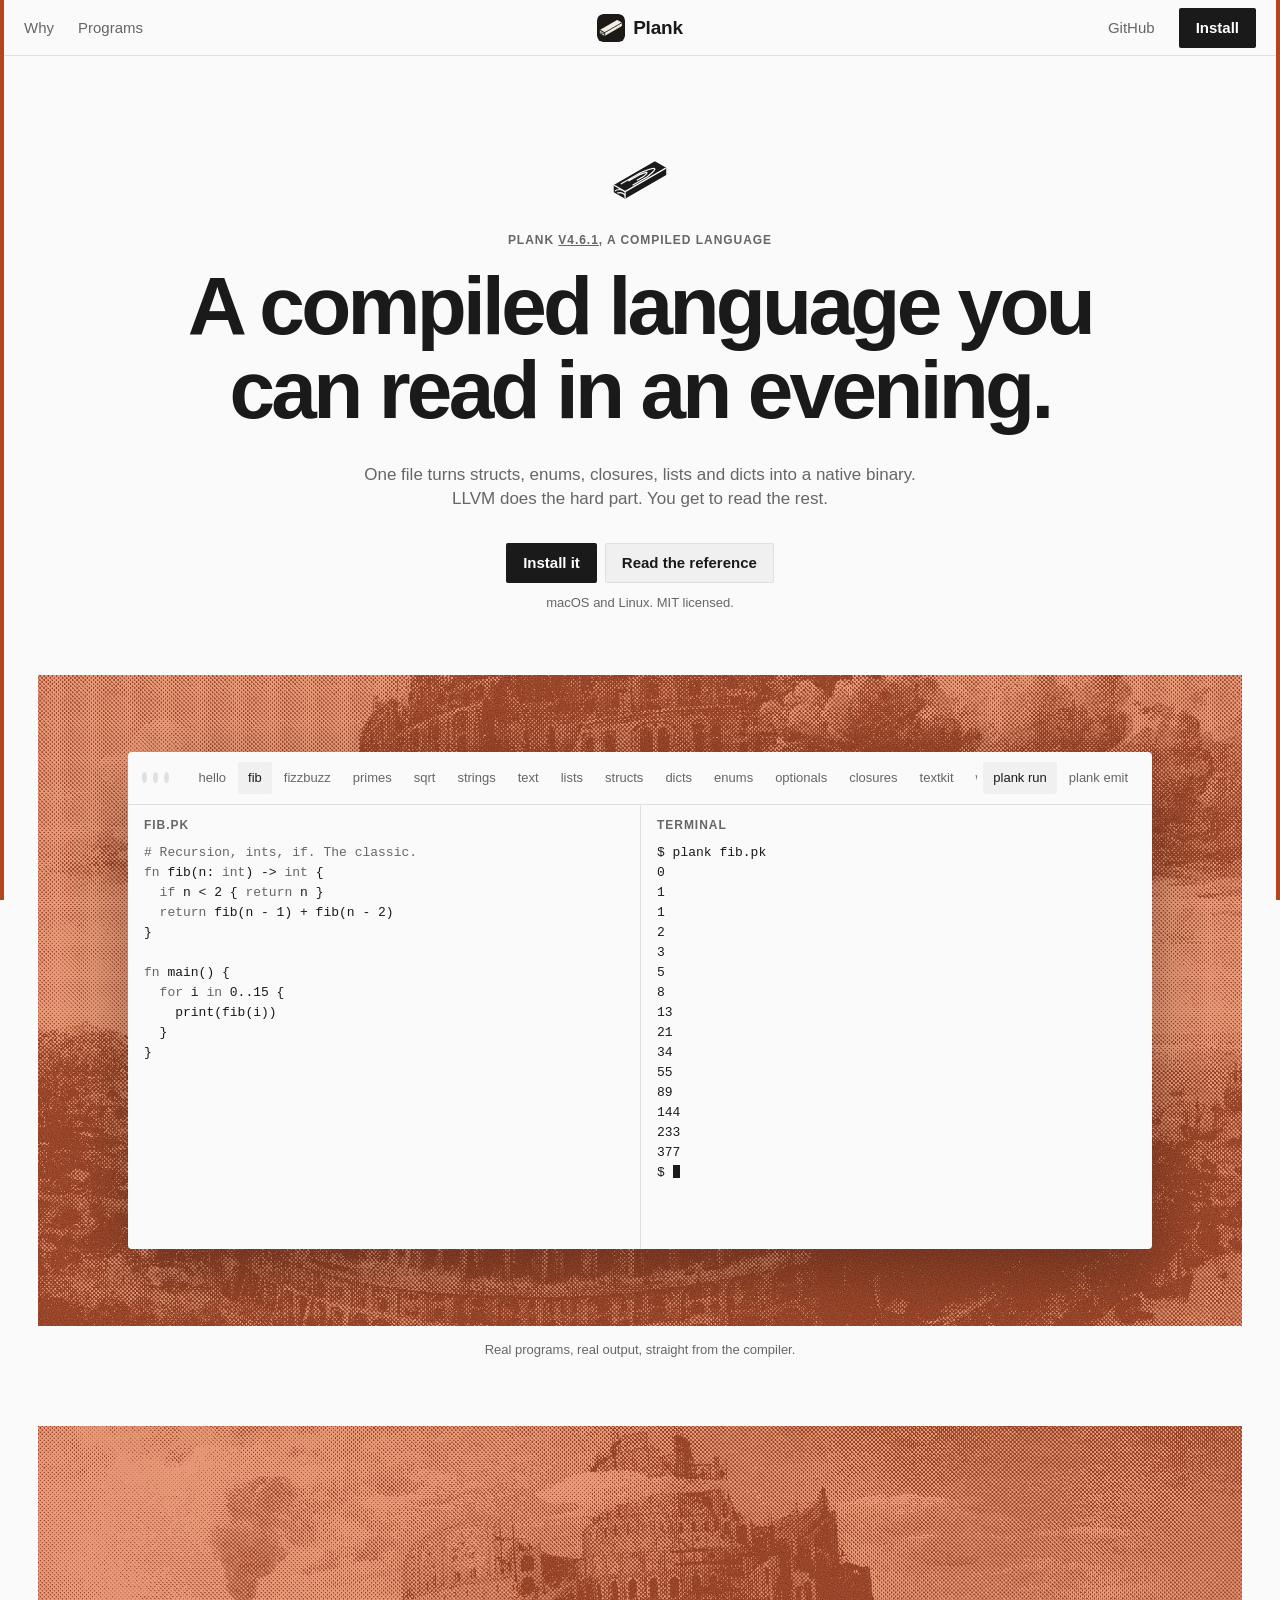
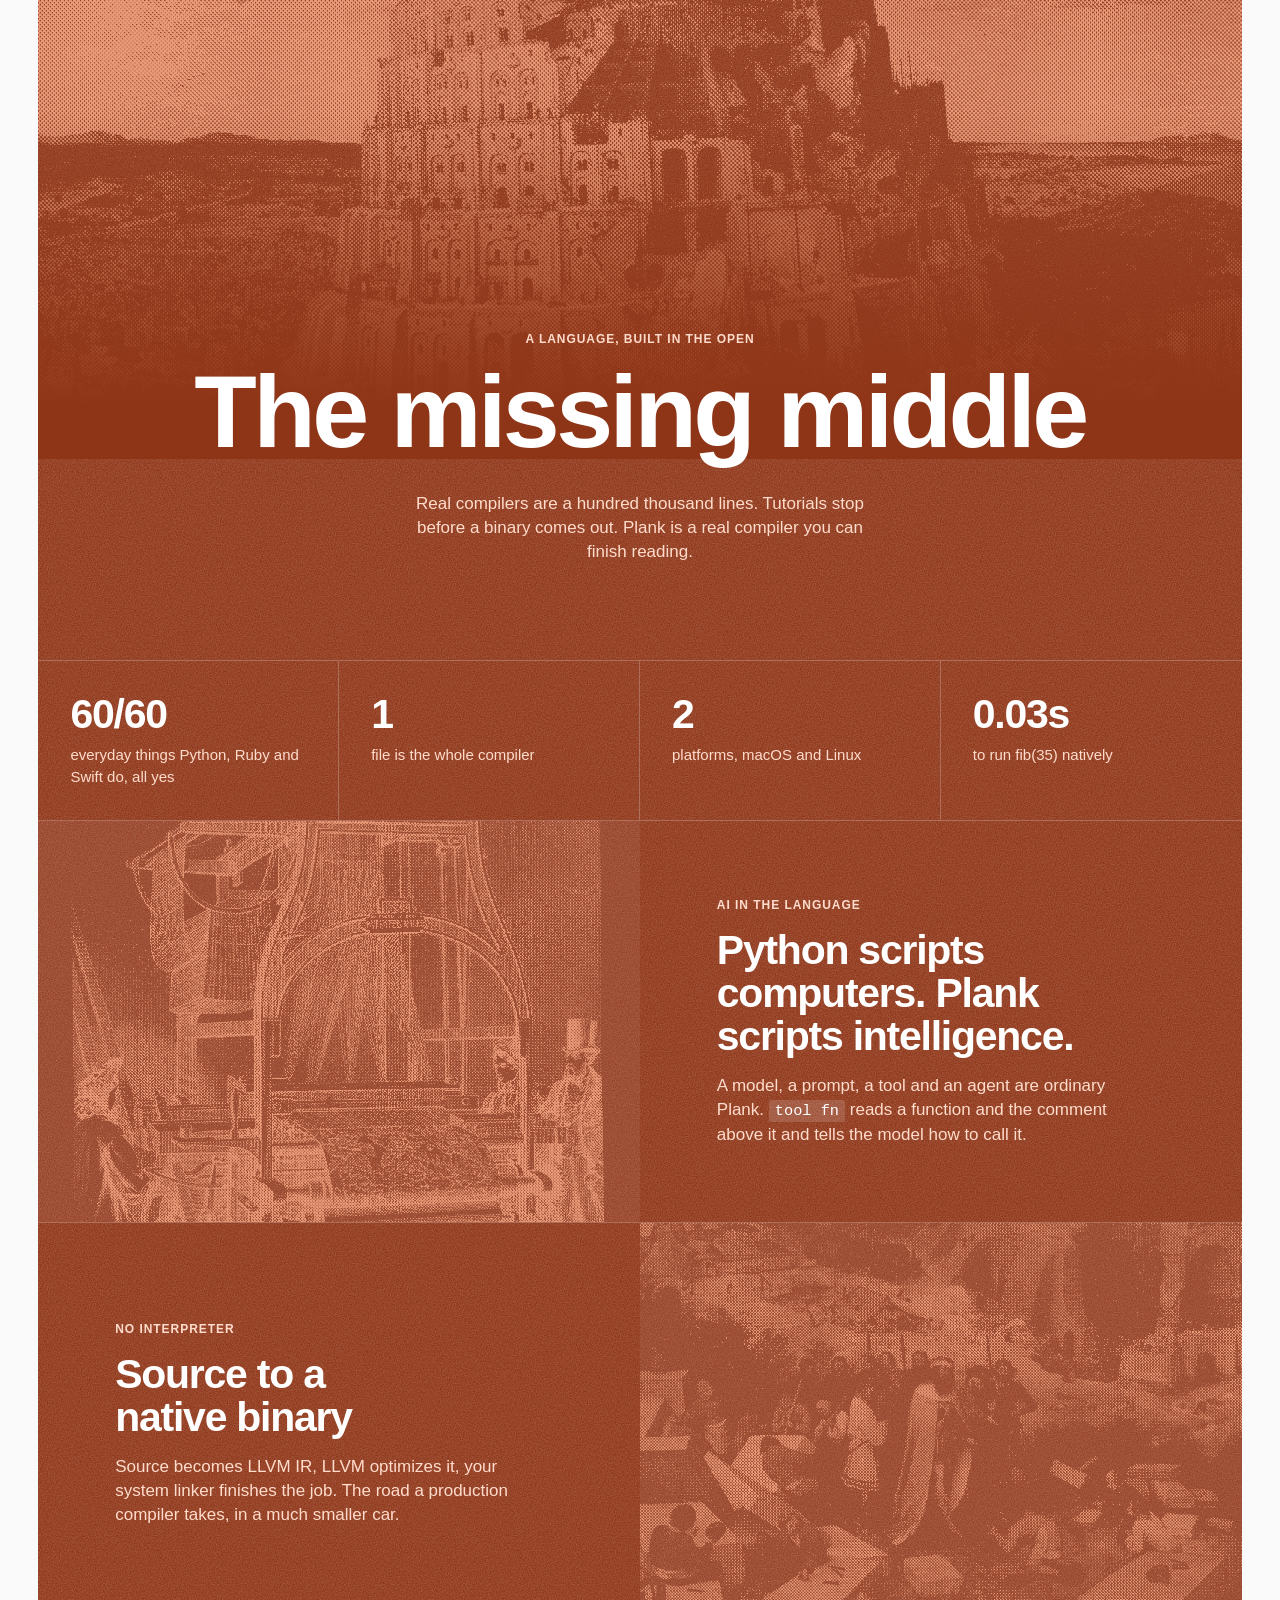
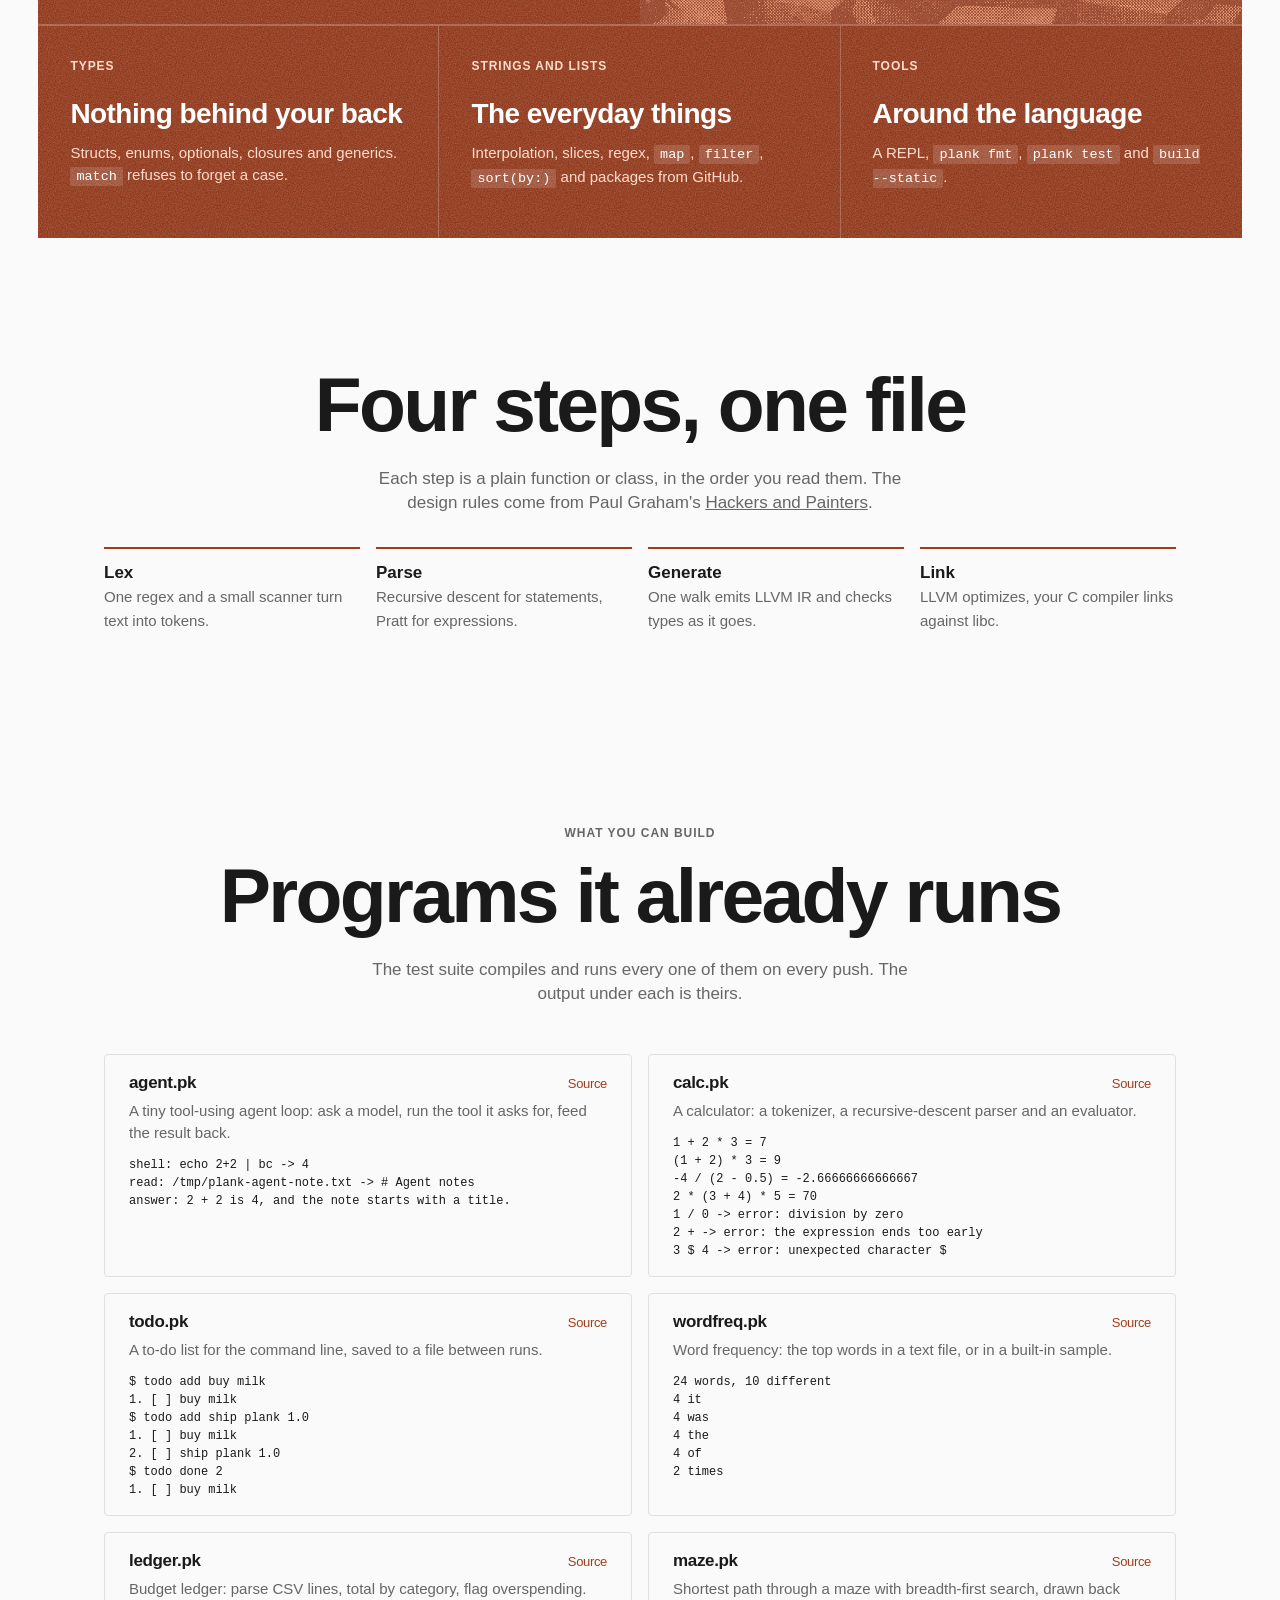
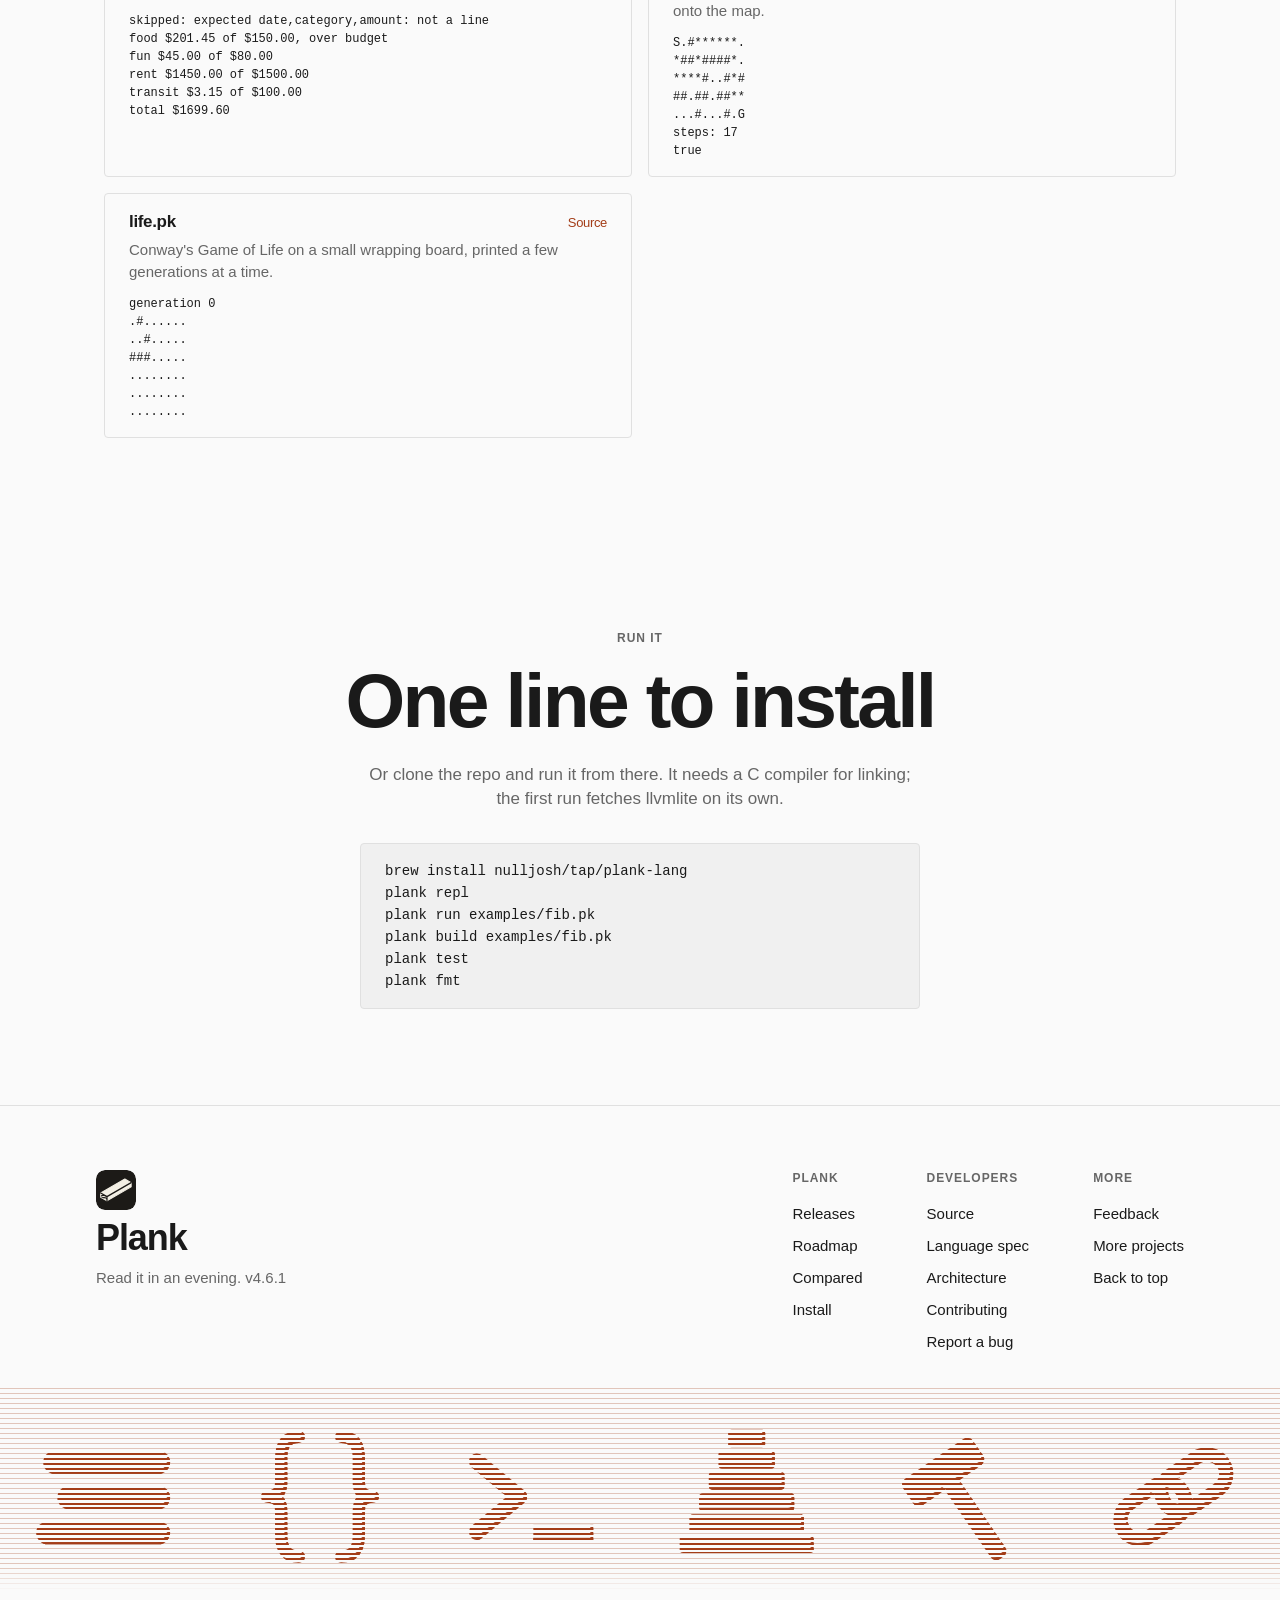
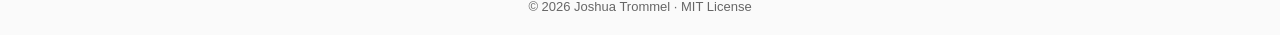
==== site/index.html @ 5b6c6981 "Landing: clip-proof two-column grids on phones (test gate) Co-Authored-By: Claude Opus 5.5 <noreply@" ====
<!doctype html>
<html lang="en">
<head>
<meta charset="utf-8">
<meta name="viewport" content="width=device-width, initial-scale=1, viewport-fit=cover">
<title>Plank. A compiled language you can read in an evening.</title>
<meta name="description" content="A small compiled language whose whole compiler is one file. Structs, enums, closures, optionals, lists and dicts, compiled to native binaries through LLVM.">
<meta name="theme-color" content="#fafafa" media="(prefers-color-scheme: light)">
<meta name="theme-color" content="#111110" media="(prefers-color-scheme: dark)">
<meta property="og:title" content="Plank. A compiled language you can read in an evening.">
<meta property="og:description" content="A compiled language you can read in an evening.">
<meta property="og:image" content="https://plank.jaybulb.com/og.png">
<meta property="og:url" content="https://plank.jaybulb.com/">
<meta name="twitter:card" content="summary_large_image">
<meta name="twitter:image" content="https://plank.jaybulb.com/og.png">
<link rel="canonical" href="https://plank.jaybulb.com/">
<link rel="icon" href="icon.svg">
<link rel="stylesheet" href="tokens.css">
<link rel="stylesheet" href="landing.css">
<script src="landing.js" defer></script>
<style>
.hero .mark { width: 56px; height: 56px; margin: 0 auto var(--sp-5); display: block; color: var(--text); }
.facts { display: grid; grid-template-columns: repeat(4, 1fr); border-top: 1px solid var(--band-line); }
.fact { padding: var(--sp-6); border-right: 1px solid var(--band-line); }
.fact:last-child { border-right: 0; }
.fact b { display: block; font-size: clamp(32px, 3.2vw, 48px); line-height: 1.05; font-weight: 700; letter-spacing: -.03em; }
.fact span { display: block; margin-top: var(--sp-2); color: var(--band-sub); font-size: 15px; line-height: 22px; }
@media (max-width: 900px) { .facts { grid-template-columns: repeat(2, minmax(0, 1fr)); } .fact:nth-child(2) { border-right: 0; } .fact:nth-child(-n+2) { border-bottom: 1px solid var(--band-line); } }
.steps { display: grid; grid-template-columns: repeat(4, 1fr); gap: var(--sp-4); margin-top: var(--sp-6); text-align: left; }
.step { border-top: 2px solid var(--accent); padding-top: var(--sp-3); }
.step b { display: block; }
.step span { font-size: 15px; line-height: 22px; color: var(--sub); }
@media (max-width: 720px) { .steps { grid-template-columns: repeat(2, minmax(0, 1fr)); } }
</style>
</head>
<body>

<header class="nav" aria-label="Site">
  <nav class="nav-links" aria-label="Main">
    <a href="#features">Why</a>
    <a href="#build">Programs</a>
  </nav>
  <a class="nav-brand" href="#top" aria-label="Plank home"><img src="icon.svg" alt="" width="28" height="28"><span>Plank</span></a>
  <div class="nav-end">
    <a class="nav-get" href="https://github.com/nulljosh/plank">GitHub</a>
    <a class="btn btn-solid" href="#run">Install</a>
  </div>
</header>

<!-- Art, dithered to halftone dots by hand from public domain works via Wikimedia Commons: Pieter Bruegel the Elder,
     The Tower of Babel (Kunsthistorisches Museum, Vienna) and The Little Tower of Babel (Boijmans, Rotterdam), and an
     engraving of a mechanical Jacquard loom (Wellcome Collection, CC BY). -->
<main id="top">
<section class="hero">
  <div class="wrap center">
    <svg class="mark" viewBox="0 0 64 64" aria-hidden="true"><defs><clipPath id="pkc"><path d="M3.00 45.29L3.00 38.38L14.97 45.29L14.97 52.20Z"/></clipPath><mask id="pk"><rect width="64" height="64" fill="#fff"/><g fill="none" stroke="#000" stroke-width="1.4" stroke-linecap="round" stroke-linejoin="round"><path d="M3.00 38.38L14.97 45.29L61.00 18.71M14.97 45.29L14.97 52.20"/><g clip-path="url(#pkc)"><circle cx="8.98" cy="53.58" r="7.26"/><circle cx="8.98" cy="53.58" r="10.71"/></g><path d="M10.56 36.36L32.47 23.71L35.81 22.35L38.77 21.21L41.36 20.29L43.56 19.59L45.38 19.11L46.82 18.85L47.89 18.80L48.57 18.98L48.88 19.37L48.80 19.99L48.34 20.82L47.51 21.87L46.29 23.14L44.70 24.63L42.72 26.34L40.37 28.27L23.98 37.74M19.36 32.94L31.51 25.92L33.23 25.22L34.76 24.64L36.09 24.16L37.22 23.80L38.16 23.55L38.91 23.42L39.45 23.39L39.81 23.48L39.96 23.69L39.92 24.00L39.69 24.43L39.26 24.98L38.63 25.63L37.81 26.40L36.79 27.28L35.58 28.27L28.95 32.10"/></g></mask></defs><path mask="url(#pk)" fill="currentColor" stroke="currentColor" stroke-width="2" stroke-linejoin="round" d="M3.00 38.38L49.03 11.80L61.00 18.71L61.00 25.62L14.97 52.20L3.00 45.29Z"/></svg>
    <p class="label">Plank <a href="https://github.com/nulljosh/plank/releases">v<span id="ver">0.1</span></a>, a compiled language</p>
    <h1 class="hero-h1">A compiled language you can read in an evening.</h1>
    <p class="lead">One file turns structs, enums, closures, lists and dicts into a native binary. LLVM does the hard part. You get to read the rest.</p>
    <div class="cta">
      <a class="btn btn-solid" href="#run">Install it</a>
      <a class="btn btn-ghost" href="https://github.com/nulljosh/plank/blob/main/docs/SPEC.md">Read the reference</a>
    </div>
    <p class="fine">macOS and Linux. MIT licensed.</p>
  </div>

  <div class="demo-wrap reveal">
    <div class="stage">
      <div class="art stage-art" style="--img: url(art/littlebabel.png)" aria-hidden="true"></div>
      <div class="win" id="demo">
        <div class="bar">
          <i></i><i></i><i></i>
          <div class="tabs" role="tablist" id="tabs" aria-label="Examples"></div>
          <div class="mode">
            <button type="button" id="m-run" aria-pressed="true">plank run</button>
            <button type="button" id="m-emit" aria-pressed="false">plank emit</button>
          </div>
        </div>
        <div class="panes">
          <div class="pane"><h2 id="srcname">fib.pk</h2><pre id="src" tabindex="0"></pre></div>
          <div class="pane"><h2>Terminal</h2><pre id="term" tabindex="0"></pre></div>
        </div>
      </div>
    </div>
    <p class="demo-hint">Real programs, real output, straight from the compiler.</p>
  </div>
</section>

<section class="band" id="features">
  <div class="band-head">
    <div class="art band-art" style="--img: url(art/babel.png)" aria-hidden="true"></div>
    <div class="band-copy reveal">
      <p class="label">A language, built in the open</p>
      <h2>The missing middle</h2>
      <p>Real compilers are a hundred thousand lines. Tutorials stop before a binary comes out. Plank is a real compiler you can finish reading.</p>
    </div>
  </div>
  <div class="facts reveal" aria-label="Plank in numbers">
  <div class="fact"><b>60/60</b><span>everyday things Python, Ruby and Swift do, all yes</span></div>
  <div class="fact"><b>1</b><span>file is the whole compiler</span></div>
  <div class="fact"><b>2</b><span>platforms, macOS and Linux</span></div>
  <div class="fact"><b>0.03s</b><span>to run fib(35) natively</span></div>
</div>
  <div class="frows">
    <article class="frow reveal"><div class="art" style="--img: url(art/jacquard.png)" aria-hidden="true"></div><div><p class="label">AI in the language</p><h3>Python scripts computers. Plank scripts intelligence.</h3><p>A model, a prompt, a tool and an agent are ordinary Plank. <code>tool fn</code> reads a function and the comment above it and tells the model how to call it.</p></div></article>
    <article class="frow reveal"><div class="art" style="--img: url(art/masons.png)" aria-hidden="true"></div><div><p class="label">No interpreter</p><h3>Source to a native binary</h3><p>Source becomes LLVM IR, LLVM optimizes it, your system linker finishes the job. The road a production compiler takes, in a much smaller car.</p></div></article>
  </div>
  <div class="cells">
    <article class="cell reveal"><p class="label">Types</p><h3>Nothing behind your back</h3><p>Structs, enums, optionals, closures and generics. <code>match</code> refuses to forget a case.</p></article>
    <article class="cell reveal"><p class="label">Strings and lists</p><h3>The everyday things</h3><p>Interpolation, slices, regex, <code>map</code>, <code>filter</code>, <code>sort(by:)</code> and packages from GitHub.</p></article>
    <article class="cell reveal"><p class="label">Tools</p><h3>Around the language</h3><p>A REPL, <code>plank fmt</code>, <code>plank test</code> and <code>build --static</code>.</p></article>
  </div>
</section>

<section class="sec" id="how">
  <div class="wrap center">
    <p class="label reveal">How it works</p>
    <h2 class="reveal">Four steps, one file</h2>
    <p class="body reveal">Each step is a plain function or class, in the order you read them. The design rules come from Paul Graham's <a href="https://github.com/nulljosh/plank/blob/main/docs/HACKERS-AND-PAINTERS.md">Hackers and Painters</a>.</p>
    <div class="steps reveal">
      <div class="step"><b>Lex</b><span>One regex and a small scanner turn text into tokens.</span></div>
      <div class="step"><b>Parse</b><span>Recursive descent for statements, Pratt for expressions.</span></div>
      <div class="step"><b>Generate</b><span>One walk emits LLVM IR and checks types as it goes.</span></div>
      <div class="step"><b>Link</b><span>LLVM optimizes, your C compiler links against libc.</span></div>
    </div>
  </div>
</section>

<section class="sec plats" id="build">
  <div class="wrap center">
    <p class="label reveal">What you can build</p>
    <h2 class="reveal">Programs it already runs</h2>
    <p class="body reveal">The test suite compiles and runs every one of them on every push. The output under each is theirs.</p>
    <div class="apps" id="apps"></div>
  </div>
</section>

<section class="sec" id="run">
  <div class="wrap center">
    <p class="label reveal">Run it</p>
    <h2 class="reveal">One line to install</h2>
    <p class="body reveal">Or clone the repo and run it from there. It needs a C compiler for linking; the first run fetches llvmlite on its own.</p>
<pre class="install reveal">brew install nulljosh/tap/plank-lang
plank repl
plank run examples/fib.pk
plank build examples/fib.pk
plank test
plank fmt</pre>
  </div>
</section>
</main>

<footer class="foot">
  <div class="foot-top">
    <div class="foot-brand"><img src="icon.svg" alt="" width="40" height="40"><b>Plank</b><p>Read it in an evening. <span id="footver"></span></p></div>
    <nav class="foot-cols" aria-label="Footer">
      <div><p class="label">Plank</p><a href="https://github.com/nulljosh/plank/releases">Releases</a><a href="https://github.com/nulljosh/plank/blob/main/roadmap.md">Roadmap</a><a href="https://github.com/nulljosh/plank/blob/main/docs/COMPARE.md">Compared</a><a href="#run">Install</a></div>
      <div><p class="label">Developers</p><a href="https://github.com/nulljosh/plank">Source</a><a href="https://github.com/nulljosh/plank/blob/main/docs/SPEC.md">Language spec</a><a href="https://github.com/nulljosh/plank/blob/main/docs/ARCHITECTURE.md">Architecture</a><a href="https://github.com/nulljosh/plank/blob/main/CONTRIBUTING.md">Contributing</a><a href="https://github.com/nulljosh/plank/issues">Report a bug</a></div>
      <div><p class="label">More</p><a href="mailto:trommatic@icloud.com?subject=Plank">Feedback</a><a href="https://jaybulb.com">More projects</a><a href="#top">Back to top</a></div>
    </nav>
  </div>
  <div class="word-band" aria-hidden="true"><canvas class="word-canvas"></canvas></div>
  <p class="legal">&copy; 2026 Joshua Trommel &middot; MIT License</p>
</footer>

<script src="demo.js"></script>
<script>
(function () {
  var still = matchMedia("(prefers-reduced-motion: reduce)").matches;
  var D = window.PLANK_DEMO || { version: "0.1", examples: [] };
  document.getElementById("ver").textContent = D.version;
  document.getElementById("footver").textContent = "v" + D.version;

  // apps: name, what it is, and the first lines of its real output
  var appsEl = document.getElementById("apps");
  (D.apps || []).forEach(function (a) {
    var card = document.createElement("div"); card.className = "app";
    var h = document.createElement("h3"); h.textContent = a.name + ".pk";
    var link = document.createElement("a"); link.href = "https://github.com/nulljosh/plank/blob/main/apps/" + a.name + ".pk"; link.textContent = "Source";
    h.appendChild(link);
    var p = document.createElement("p"); p.textContent = a.about;
    var pre = document.createElement("pre"); pre.textContent = a.out.split("\n").slice(0, 7).join("\n");
    card.appendChild(h); card.appendChild(p); card.appendChild(pre); appsEl.appendChild(card);
  });

  // demo
  var KW = /\b(fn|let|var|if|else|while|for|in|return|break|continue|true|false|and|or|not|int|float|bool|str|struct|enum|match|nil|import|try|catch|throw)\b/g;
  var tabs = document.getElementById("tabs"), src = document.getElementById("src"), term = document.getElementById("term"), srcname = document.getElementById("srcname");
  var cur = 1, mode = "run", timer = null, auto = true, autoTimer = null;
  function esc(s) { return s.replace(/&/g, "&amp;").replace(/</g, "&lt;"); }
  function show(i) {
    cur = i; var ex = D.examples[i];
    tabs.querySelectorAll("button").forEach(function (b, j) { b.setAttribute("aria-selected", j === i); });
    srcname.textContent = ex.name + ".pk";
    src.innerHTML = esc(ex.src).replace(/#[^\n]*/g, '<span class="k">$&</span>').replace(KW, '<span class="k">$1</span>');
    var cmd = "$ plank " + (mode === "emit" ? "emit " : "") + ex.name + ".pk";
    var body = (mode === "emit" ? ex.ir : ex.out).replace(/\n$/, "");
    clearTimeout(timer);
    if (still) { term.textContent = cmd + "\n" + body + "\n$ "; term.className = "cursor"; return; }
    var lines = body.split("\n"), n = 0;
    term.textContent = cmd; term.className = "cursor";
    (function tick() {
      if (n < lines.length) {
        var chunk = mode === "emit" ? lines.slice(n, n + 4) : [lines[n]];
        n += chunk.length;
        term.textContent += "\n" + chunk.join("\n");
        term.scrollTop = term.scrollHeight;
        timer = setTimeout(tick, mode === "emit" ? 40 : 110);
      } else { term.textContent += "\n$ "; term.scrollTop = term.scrollHeight; }
    })();
  }
  D.examples.forEach(function (ex, i) {
    var b = document.createElement("button"); b.type = "button"; b.setAttribute("role", "tab"); b.textContent = ex.name;
    b.onclick = function () { auto = false; clearInterval(autoTimer); show(i); };
    tabs.appendChild(b);
  });
  document.getElementById("m-run").onclick = document.getElementById("m-emit").onclick = function () {
    mode = this.id === "m-emit" ? "emit" : "run"; auto = false; clearInterval(autoTimer);
    document.getElementById("m-run").setAttribute("aria-pressed", mode === "run");
    document.getElementById("m-emit").setAttribute("aria-pressed", mode === "emit");
    show(cur);
  };
  if (D.examples.length) {
    show(Math.min(1, D.examples.length - 1));
    if (!still) autoTimer = setInterval(function () { if (auto) show((cur + 1) % D.examples.length); }, 9000);
  }
})();
</script>
<script src="footer-band.js" defer></script>
</body>
</html>
---- site/tokens.css ----
/* Plank landing tokens. Plank wears neutral paper and black ink; rust is the one colour it owns. */
:root {
  --accent: #a33d18;          /* links and focus; rust, AA on paper */
  --bg: #fafafa;
  --bg2: #f0f0f0;
  --text: #1a1a1a;
  --text2: rgba(26, 26, 26, .66);
  --border: #e0e0e0;
  --font: -apple-system, BlinkMacSystemFont, "SF Pro Text", "Helvetica Neue", Helvetica, Arial, sans-serif;
  --size-body: 17px;
  --size-subhead: 15px;
  --size-footnote: 13px;
  --control: 48px;
  --r-pill: 999px;
}
@media (prefers-color-scheme: dark) {
  :root { --accent: #ff8a5c; --bg: #111110; --bg2: #1c1b19; --text: #f2f2f0; --text2: rgba(242, 242, 240, .66); --border: #2c2a27; }
}
---- site/landing.css ----
/* Plank landing in the house layout (cyllene/landing is the reference): sticky nav, giant tight headlines, small
   caps labels, square buttons, a full-bleed rust band of halftone art and ruled cells, and an engraved footer band of
   Plank's own things (footer-band.js). Colours and type come from tokens.css; the house extras live here. */
:root {
  --band: #8f3517;
  --band-sub: #ffdccc;
  --band-art: #e89a78;
  --band-line: rgba(255, 255, 255, .22);
  --frame: #b3461f;
  --btn: #1a1a1a;
  --surface: var(--bg2);
  --line: var(--border);
  --sub: var(--text2);
  --ring: color-mix(in srgb, var(--accent) 30%, transparent);
  --sp-1: 4px; --sp-2: 8px; --sp-3: 12px; --sp-4: 16px; --sp-5: 24px; --sp-6: 32px; --sp-7: 48px; --sp-8: 64px; --sp-9: 96px;
  --wrap: 1120px;
  --r-sq: 2px;
  --r-icon: 22.5%;
  --motion: .2s ease;
  --grain: url("data:image/svg+xml,%3Csvg xmlns='http://www.w3.org/2000/svg' width='180' height='180'%3E%3Cfilter id='n'%3E%3CfeTurbulence type='fractalNoise' baseFrequency='.85' numOctaves='3' stitchTiles='stitch'/%3E%3CfeColorMatrix values='0 0 0 0 1 0 0 0 0 1 0 0 0 0 1 .28 0 0 0 -.06'/%3E%3C/filter%3E%3Crect width='100%25' height='100%25' filter='url(%23n)'/%3E%3C/svg%3E");
}
@media (prefers-color-scheme: dark) {
  :root { --band: #6e2810; --band-sub: #ffd2bf; --band-art: #c7714d; --frame: #b3461f; --btn: #b3461f; }
}

/* Halftone art: each image is a dot mask (art/*.png, dithered from public domain paintings), tinted with --band-art */
.art { position: relative; overflow: hidden; background: var(--grain), var(--band); }
.art::before { content: ""; position: absolute; inset: 0; background: var(--band-art); -webkit-mask: var(--img) center / cover no-repeat; mask: var(--img) center / cover no-repeat; }
* { box-sizing: border-box; margin: 0; }
html { scroll-behavior: smooth; }
body { font-family: var(--font); font-size: var(--size-body); line-height: 24px; color: var(--text); background: var(--bg); -webkit-font-smoothing: antialiased; }
a { color: inherit; }
.wrap { max-width: var(--wrap); margin: 0 auto; padding: 0 var(--sp-5); }
.center { text-align: center; }
h1, h2, h3 { text-wrap: balance; }
h1 { font-size: clamp(72px, 12vw, 176px); line-height: .95; font-weight: 700; letter-spacing: -.045em; }
h2 { font-size: clamp(44px, 6vw, 96px); line-height: 1; font-weight: 700; letter-spacing: -.035em; }
h3 { font-size: 28px; line-height: 32px; font-weight: 600; letter-spacing: -.02em; }
/* the hero leads with the line that sells; the nav already carries the name */
.hero-h1 { font-size: clamp(44px, 6.4vw, 88px); line-height: 1.02; max-width: 960px; margin: 0 auto; }
.label { font-size: 12px; line-height: 16px; font-weight: 600; letter-spacing: .08em; text-transform: uppercase; color: var(--sub); margin-bottom: var(--sp-4); }

.btn { height: 40px; padding: 0 var(--sp-4); border-radius: var(--r-sq); display: inline-flex; align-items: center; font-weight: 600; font-size: 15px; text-decoration: none; border: 1px solid transparent; transition: background var(--motion), color var(--motion), border-color var(--motion); }
.btn-solid { background: var(--btn); color: #fff; }
.btn-solid:hover { background: color-mix(in srgb, var(--btn) 82%, #fff); }
.btn-ghost { background: var(--surface); color: var(--text); border-color: var(--line); }
.btn-ghost:hover { border-color: var(--text); }
.btn:focus-visible, .foot-cols a:focus-visible, .nav-brand:focus-visible, .nav-links a:focus-visible, .nav-get:focus-visible { outline: 3px solid var(--ring); outline-offset: 2px; }

.nav { position: sticky; top: 0; z-index: 10; display: grid; grid-template-columns: 1fr auto 1fr; align-items: center; gap: var(--sp-5); height: 56px; padding: 0 var(--sp-5); background: color-mix(in srgb, var(--bg) 88%, transparent); backdrop-filter: blur(20px); -webkit-backdrop-filter: blur(20px); border-bottom: 1px solid var(--line); }
.nav-brand { grid-column: 2; display: flex; align-items: center; gap: var(--sp-2); font-weight: 700; font-size: 19px; letter-spacing: -.01em; text-decoration: none; }
.nav-brand img { width: 28px; height: 28px; border-radius: var(--r-icon); }
.nav-links, .nav-get { display: flex; gap: var(--sp-5); font-size: 15px; font-weight: 500; }
.nav-links a, .nav-get { text-decoration: none; color: var(--sub); }
.nav-links a:hover, .nav-get:hover { color: var(--text); }
.nav-end { grid-column: 3; justify-self: end; display: flex; align-items: center; gap: var(--sp-5); }
@media (min-width: 900px) { body::after { content: ""; position: fixed; inset: 0; border-inline: 4px solid var(--frame); pointer-events: none; z-index: 30; } }

.hero { padding: var(--sp-9) 0 var(--sp-8); }
.lead { max-width: 560px; margin: var(--sp-6) auto 0; color: var(--sub); }
.cta { display: flex; flex-wrap: wrap; gap: var(--sp-2); margin-top: var(--sp-6); }
.center .cta { justify-content: center; }
.fine { margin-top: var(--sp-3); font-size: var(--size-footnote); line-height: 16px; color: var(--sub); }

/* The live demo sits on the band, over Bruegel's little Tower of Babel */
.demo-wrap { margin: var(--sp-8) clamp(0px, 3vw, 44px) 0; }
.stage { position: relative; overflow: hidden; background: var(--grain), var(--band); padding: clamp(24px, 6vw, 96px) clamp(12px, 7vw, 128px); }
.stage-art { position: absolute; inset: 0; }
.tool { position: relative; max-width: 560px; margin: 0 auto; padding: var(--sp-6) var(--sp-5); border-radius: 4px; background: var(--bg); box-shadow: 0 24px 64px rgba(0, 0, 0, .28); text-align: center; }
.demo-hint { margin-top: var(--sp-3); font-size: var(--size-footnote); color: var(--sub); text-align: center; }

/* the live demo: real programs and their real output, straight from the compiler (demo.js) */
.win { position: relative; max-width: 1040px; margin: 0 auto; border-radius: 4px; background: var(--bg); overflow: hidden; box-shadow: 0 24px 64px rgba(0, 0, 0, .28); text-align: left; }
.bar { display: flex; align-items: center; gap: 6px; padding: 10px 14px; border-bottom: 1px solid var(--line); }
.bar i { width: 11px; height: 11px; border-radius: 50%; background: var(--line); }
.tabs { margin-left: 14px; min-width: 0; display: flex; gap: 2px; overflow-x: auto; scrollbar-width: none; }
.tabs::-webkit-scrollbar { display: none; }
.tabs button, .mode button { font: inherit; font-size: 13px; color: var(--sub); background: none; border: 0; padding: 4px 10px; border-radius: var(--r-sq); cursor: pointer; white-space: nowrap; }
.tabs button[aria-selected="true"], .mode button[aria-pressed="true"] { color: var(--text); background: var(--surface); }
.tabs button:focus-visible, .mode button:focus-visible { outline: 3px solid var(--ring); outline-offset: 1px; }
.mode { margin-left: auto; display: flex; gap: 2px; }
.panes { display: grid; grid-template-columns: minmax(0, 1fr) minmax(0, 1fr); }
.pane { min-width: 0; }
.pane + .pane { border-left: 1px solid var(--line); }
.pane h2 { font-size: 12px; line-height: 16px; letter-spacing: .08em; text-transform: uppercase; color: var(--sub); font-weight: 600; padding: 12px 16px 0; }
pre, code { font-family: ui-monospace, "SF Mono", Menlo, monospace; }
.win pre { font-size: 13px; line-height: 20px; padding: 10px 16px 16px; overflow: auto; white-space: pre; height: 26rem; tab-size: 4; }
.k { color: var(--sub); }
.cursor::after { content: ""; display: inline-block; width: .55em; height: 1em; background: var(--text); vertical-align: -.15em; animation: blink 1s steps(1) infinite; }
@keyframes blink { 50% { opacity: 0; } }
code { font-size: .9em; padding: 2px 6px; border-radius: var(--r-sq); background: var(--surface); }
.band code { background: rgba(255, 255, 255, .14); color: #fff; }
/* the programs it already builds, and the install lines */
.apps { display: grid; grid-template-columns: repeat(2, minmax(0, 1fr)); gap: var(--sp-4); margin-top: var(--sp-7); text-align: left; }
.app { border: 1px solid var(--line); border-radius: 4px; padding: var(--sp-4) var(--sp-5); min-width: 0; }
.app h3 { font-size: 17px; line-height: 24px; display: flex; justify-content: space-between; align-items: baseline; gap: var(--sp-3); }
.app h3 a { font-size: 13px; font-weight: 500; color: var(--accent); text-decoration: none; padding: 12px 6px; margin: -12px -6px; }
.app p { font-size: 15px; line-height: 22px; color: var(--sub); margin-top: var(--sp-1); }
.app pre { max-height: 9.5rem; padding-top: var(--sp-3); font-size: 12px; line-height: 18px; overflow: hidden; }
.install { max-width: 560px; margin: var(--sp-6) auto 0; text-align: left; border: 1px solid var(--line); border-radius: 4px; background: var(--surface); padding: var(--sp-4) var(--sp-5); font-size: 14px; line-height: 22px; overflow-x: auto; }

/* The rust band: Bruegel's Tower of Babel over the section head, then feature rows and ruled cells */
.band { margin: 0 clamp(0px, 3vw, 44px); background: var(--grain), var(--band); color: #fff; overflow: hidden; }
.band .label { color: var(--band-sub); }
.band-head { text-align: center; }
.band-art { aspect-ratio: 19 / 10; max-height: 86vh; width: 100%; background: none; }
.band-art::after { content: ""; position: absolute; inset: 45% 0 0; background: linear-gradient(transparent, var(--band) 85%); }
.band-copy { position: relative; margin-top: -10vw; padding: 0 var(--sp-5) var(--sp-9); }
.band-copy h2 { font-size: clamp(48px, 8vw, 128px); line-height: .95; }
.band-copy p:last-child { margin: var(--sp-6) auto 0; max-width: 480px; color: var(--band-sub); }
.frows { border-top: 1px solid var(--band-line); }
.frow { display: grid; grid-template-columns: 1fr 1fr; align-items: center; border-bottom: 1px solid var(--band-line); }
.frow .art { aspect-ratio: 3 / 2; background: var(--grain), color-mix(in srgb, #fff 6%, var(--band)); }
.frow:nth-child(even) .art { order: 2; }
.frow > div:not(.art) { padding: var(--sp-7) clamp(24px, 6vw, 96px); max-width: 560px; }
.frow h3 { font-size: clamp(32px, 3.2vw, 48px); line-height: 1.05; font-weight: 700; letter-spacing: -.03em; }
.frow p:last-child { margin-top: var(--sp-4); color: var(--band-sub); }
.cells { display: grid; grid-template-columns: repeat(3, 1fr); border-top: 1px solid var(--band-line); }
.cell { padding: var(--sp-6) var(--sp-6) var(--sp-7); border-right: 1px solid var(--band-line); }
.cell:nth-child(3n) { border-right: 0; }
.cell .label { margin-bottom: var(--sp-5); }
.cell p:last-child { margin-top: var(--sp-3); color: var(--band-sub); font-size: 15px; line-height: 22px; }

.sec { padding: var(--sp-9) 0; }
.body { color: var(--sub); margin: var(--sp-5) auto 0; max-width: 560px; }
.plat-row { display: flex; flex-wrap: wrap; justify-content: center; gap: var(--sp-4); margin-top: var(--sp-7); }
.plat-row > div { flex: 1 1 280px; max-width: 360px; padding: var(--sp-6); border-radius: 4px; border: 1px solid var(--line); display: grid; gap: var(--sp-2); justify-items: center; align-content: start; }
.plat-row small { font-size: 12px; font-weight: 600; letter-spacing: .08em; text-transform: uppercase; color: var(--sub); }
.plat-row b { font-weight: 700; font-size: 36px; line-height: 44px; letter-spacing: -.03em; }
.plat-row p { color: var(--sub); font-size: 15px; line-height: 22px; margin-bottom: var(--sp-3); }

/* Footer: brand and link columns, the engraved band of Plank's things, one fine line */
.foot { text-align: center; padding: var(--sp-8) var(--sp-4) var(--sp-5); background: var(--bg); overflow: hidden; border-top: 1px solid var(--line); }
.foot-top { max-width: var(--wrap); margin: 0 auto; padding: 0 var(--sp-4); display: flex; flex-wrap: wrap; justify-content: space-between; gap: var(--sp-7); text-align: left; }
.foot-brand { display: grid; gap: var(--sp-2); align-content: start; }
.foot-brand img { border-radius: var(--r-icon); }
.foot-brand b { font-weight: 700; font-size: 36px; line-height: 40px; letter-spacing: -.03em; }
.foot-brand p { color: var(--sub); font-size: 15px; }
.foot-cols { display: flex; flex-wrap: wrap; gap: var(--sp-8); }
.foot-cols div { display: grid; gap: var(--sp-2); align-content: start; }
.foot-cols .label { margin-bottom: var(--sp-2); }
.foot-cols a { display: flex; align-items: center; min-height: 44px; margin: -10px 0; color: var(--text); text-decoration: none; font-size: 15px; }
.foot-cols a:hover { color: var(--accent); }
.word-band { color: var(--accent); position: relative; width: 100vw; margin: var(--sp-6) 0 0 calc(50% - 50vw); height: clamp(120px, 16vw, 220px); }
.word-canvas { position: absolute; inset: 0; width: 100%; height: 100%; display: none; }
.word-band.live .word-canvas { display: block; }
.legal { margin-top: var(--sp-2); font-size: var(--size-footnote); line-height: 16px; color: var(--sub); }
.legal a { color: inherit; }

.js .reveal { opacity: 0; transform: translateY(16px); transition: opacity .5s ease, transform .5s ease; }
.js .reveal.in { opacity: 1; transform: none; }

@media (max-width: 900px) {
  .frow { grid-template-columns: 1fr; }
  .frow:nth-child(even) .art { order: 0; }
  .frow > div:not(.art) { padding: var(--sp-6) var(--sp-5) var(--sp-7); }
  .band-copy { margin-top: -14vw; }
  .cells { grid-template-columns: 1fr; }
  .cell, .cell:nth-child(3n) { border-right: 0; border-bottom: 1px solid var(--band-line); padding: var(--sp-5); }
  .cell:last-child { border-bottom: 0; }
}
@media (max-width: 600px) {
  .nav-links, .nav-get { display: none; }
  .wrap { padding: 0 var(--sp-4); }
  .hero { padding-top: var(--sp-8); }
  .panes { grid-template-columns: minmax(0, 1fr); }
  .pane + .pane { border-left: 0; border-top: 1px solid var(--line); }
  .win pre { height: 15rem; }
  .mode { display: none; }
  .apps { grid-template-columns: minmax(0, 1fr); }
  .tabs button, .mode button { padding: 11px 12px; min-height: 44px; }
  .foot { padding-top: var(--sp-7); }
  .foot-top { row-gap: var(--sp-5); }
  .foot-brand { display: flex; flex-wrap: wrap; align-items: center; gap: var(--sp-2) var(--sp-3); }
  .foot-brand p { flex-basis: 100%; }
  .foot-cols { gap: var(--sp-6); }
  .foot-cols div { gap: 0; }
}
@media (prefers-reduced-motion: reduce) {
  html { scroll-behavior: auto; }
  .js .reveal { opacity: 1; transform: none; transition: none; }
  *, *::before, *::after { transition: none !important; }
}
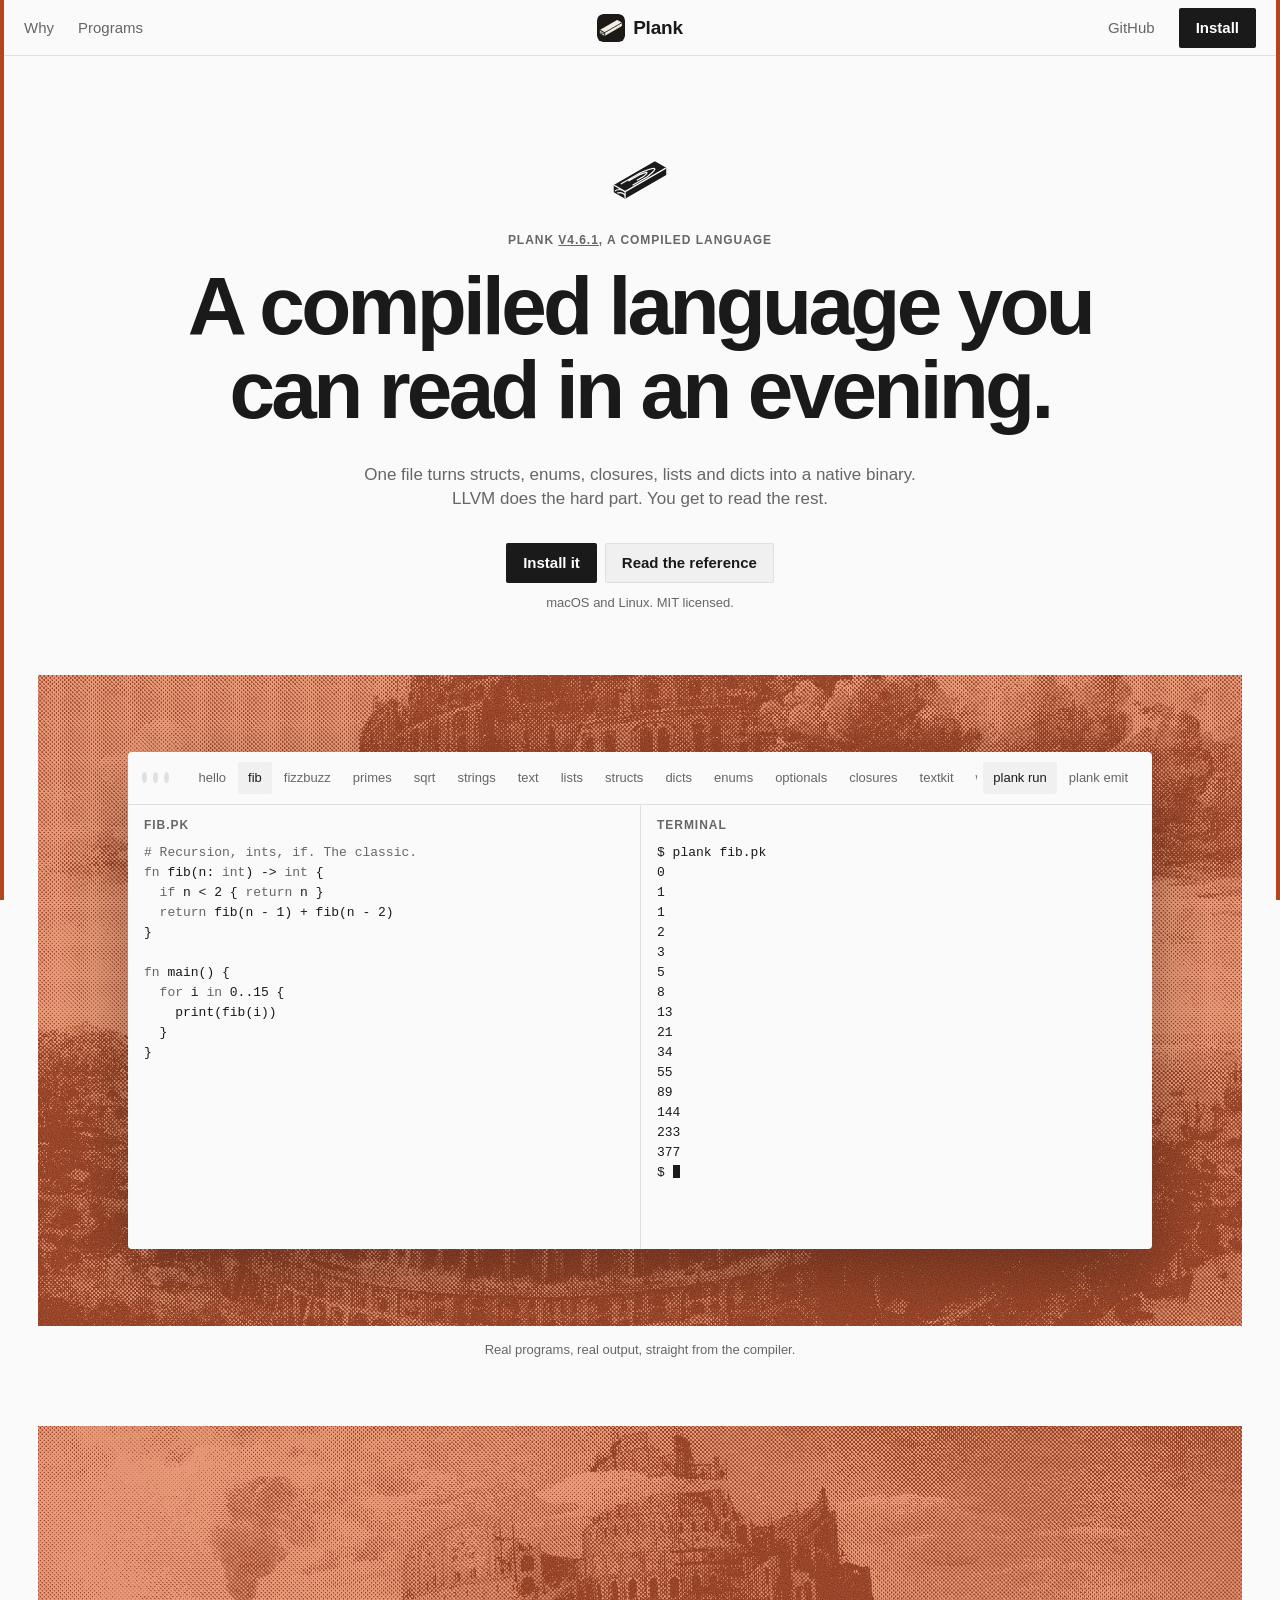
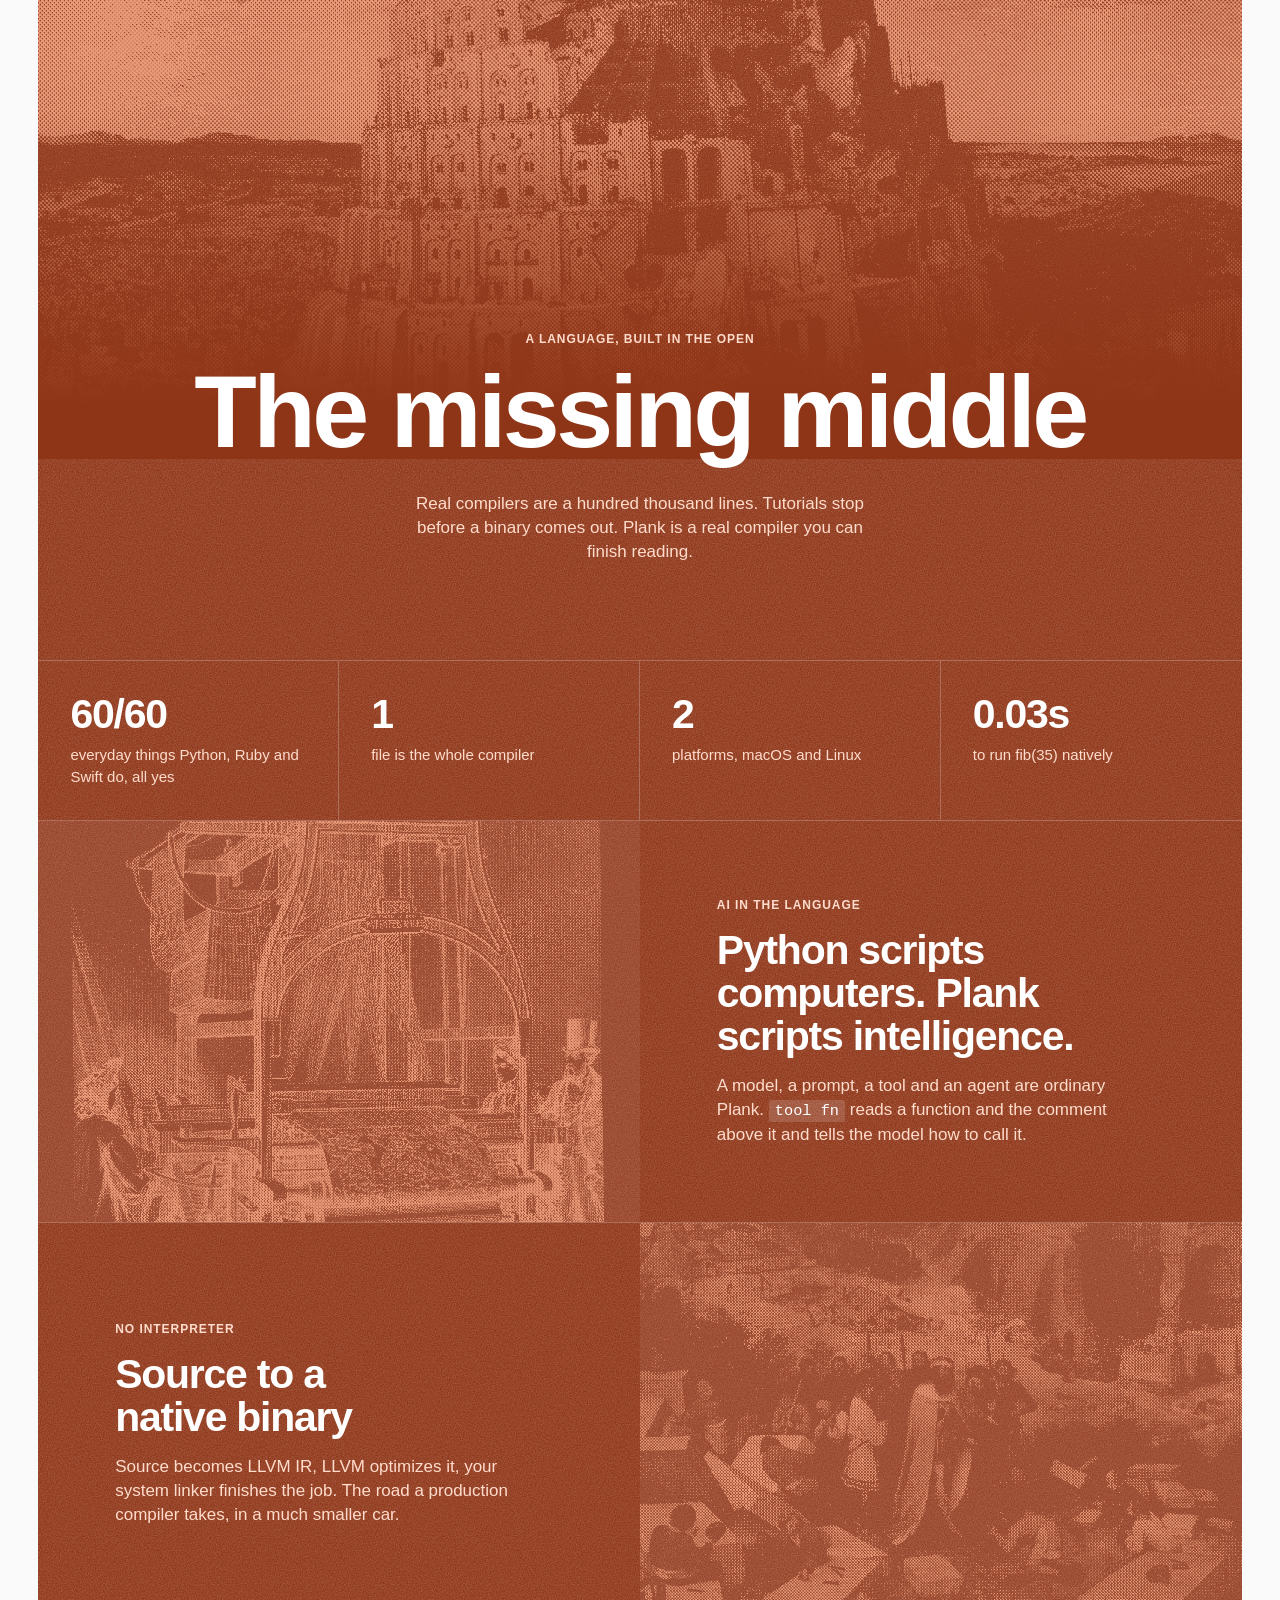
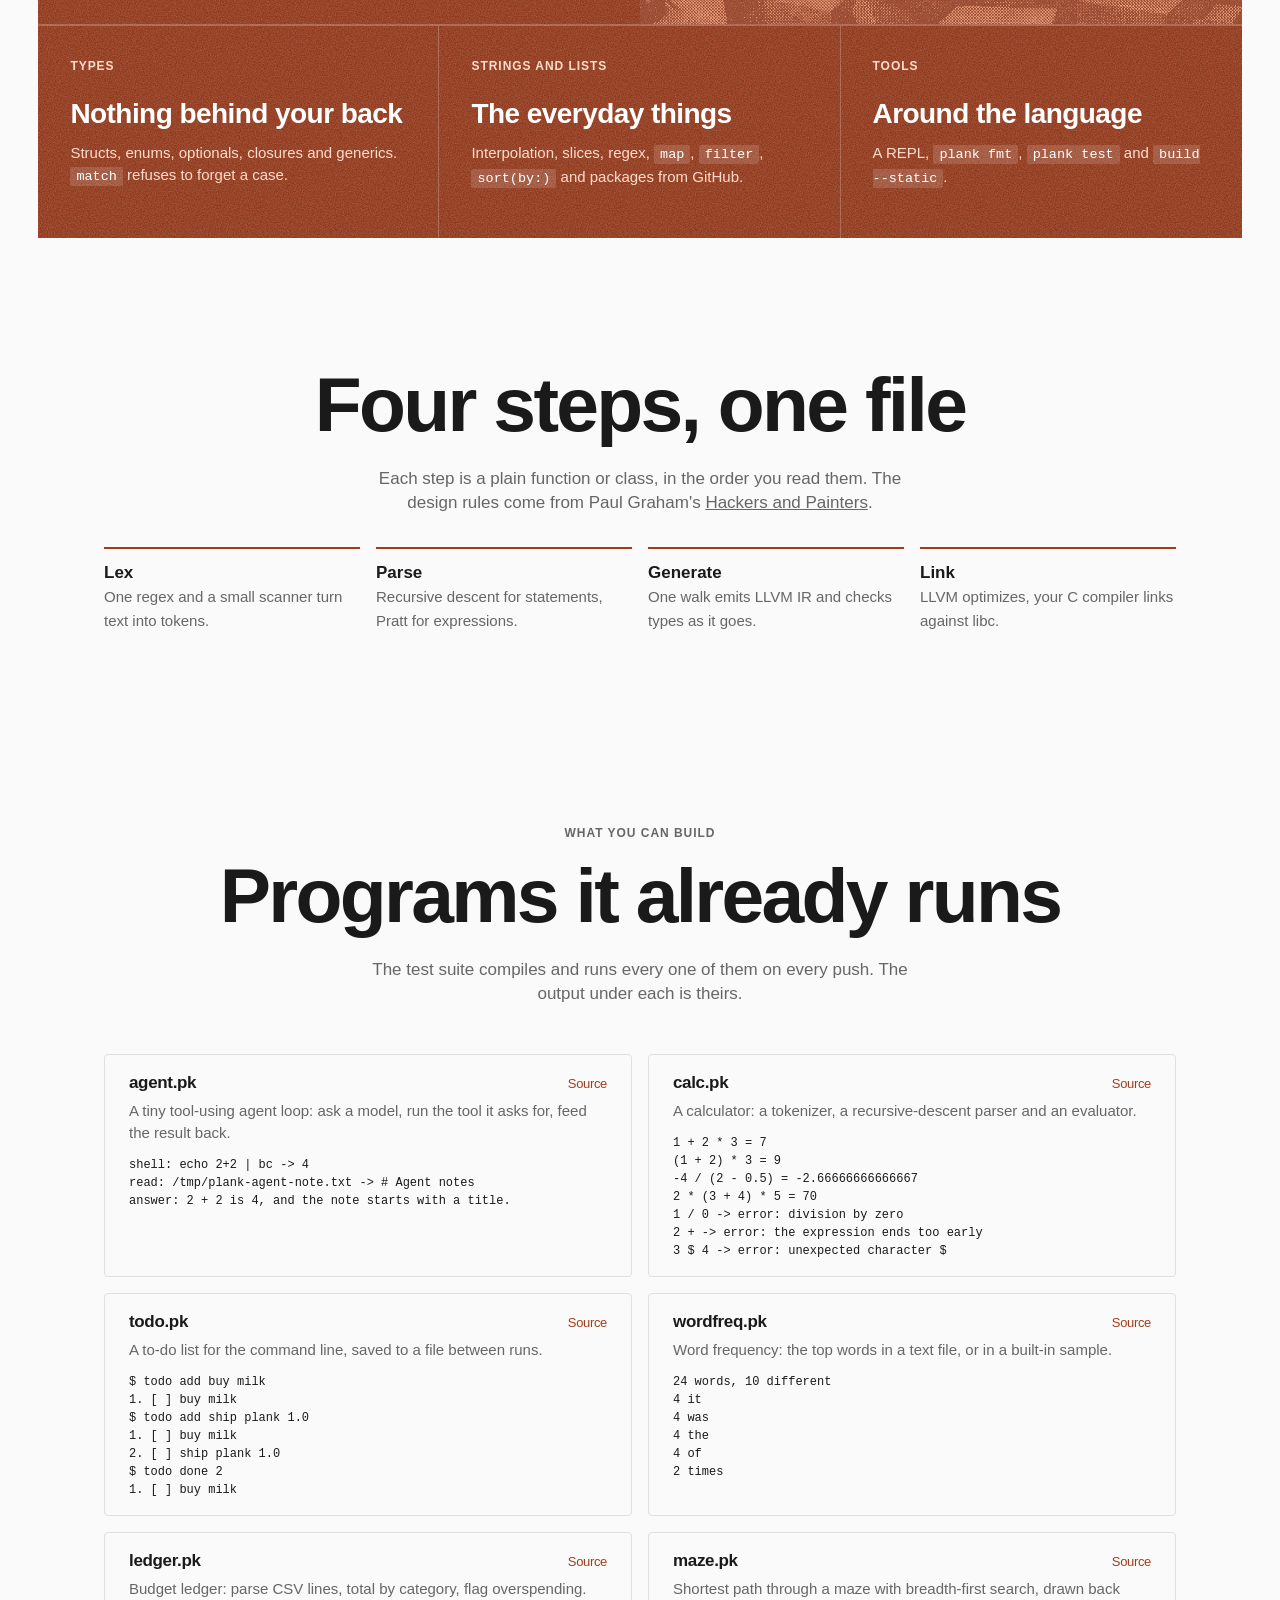
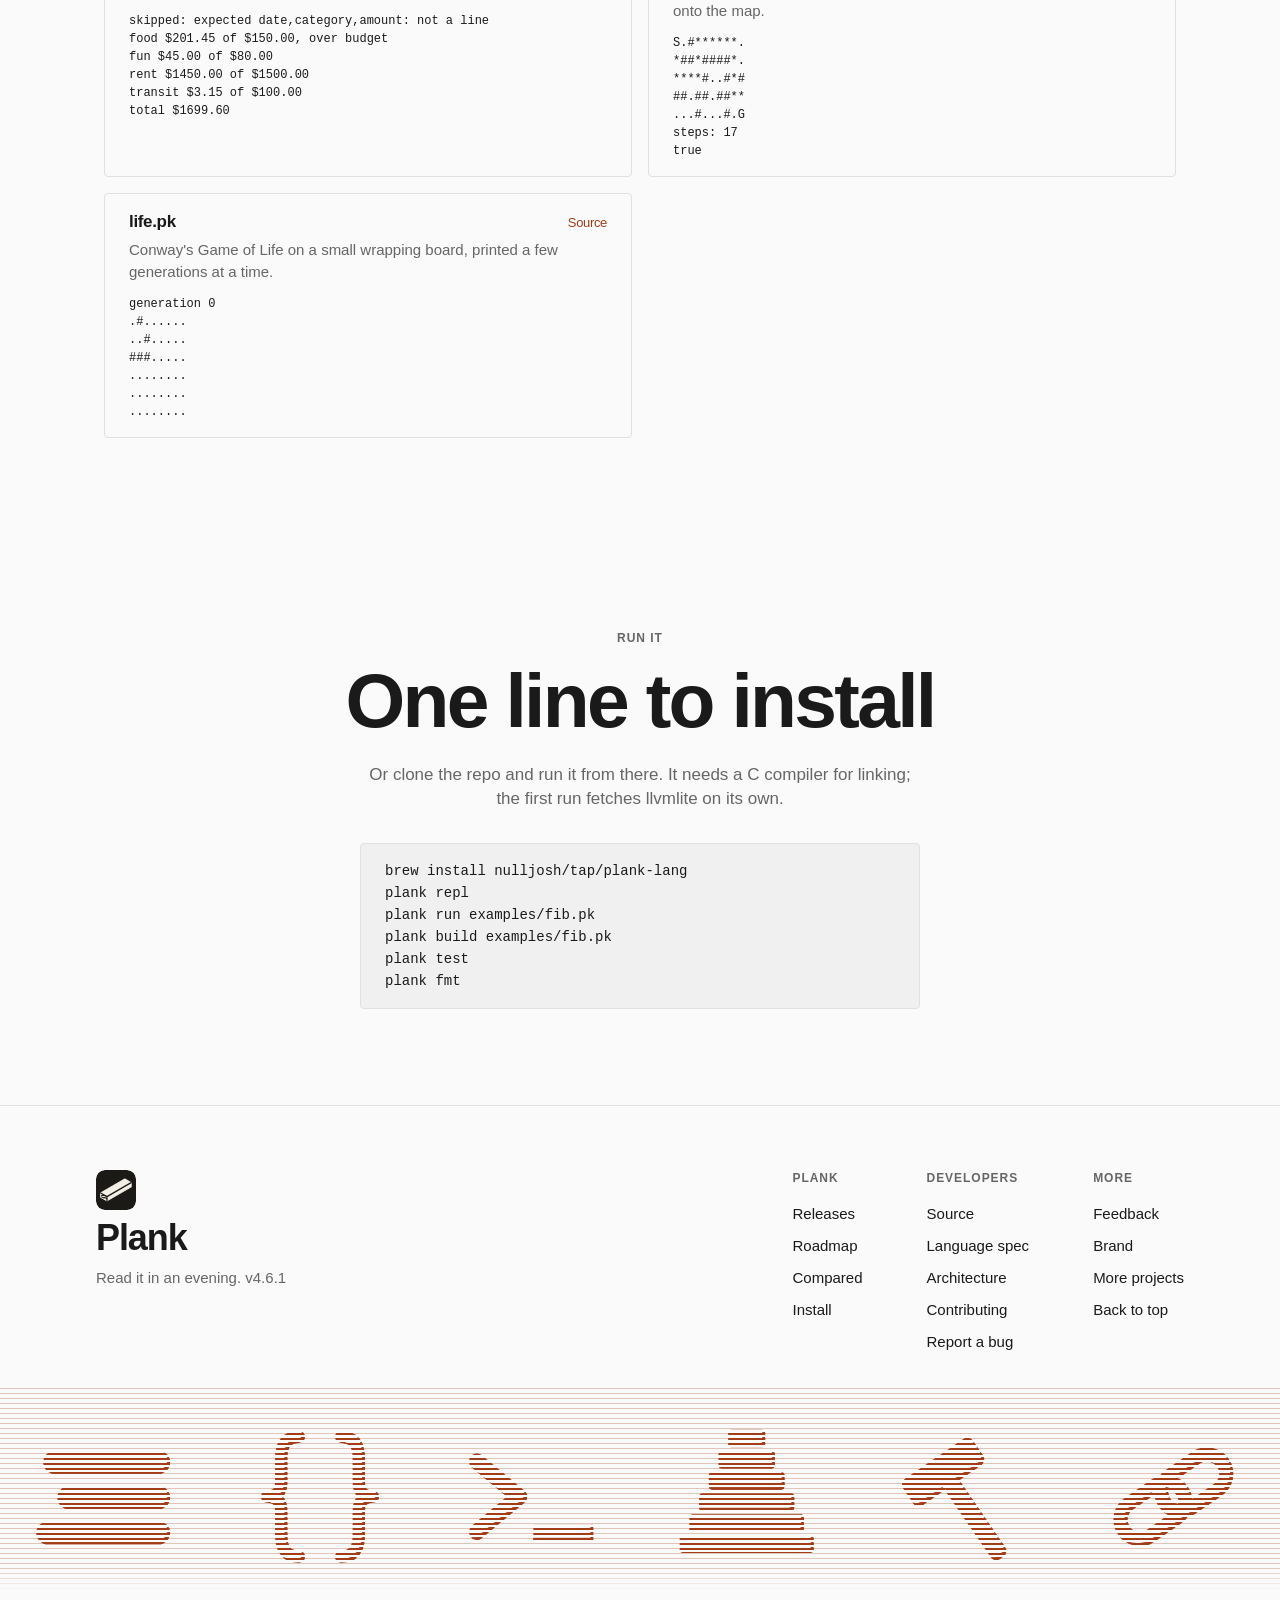
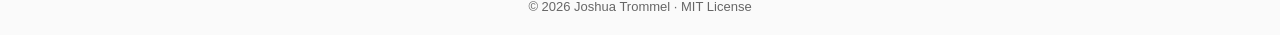
==== commit cedd2015: "Brand kit and /brand page Co-Authored-By: Claude Opus 5.5 <noreply@anthropic.com> Claude-Session: ht" ====
--- a/site/index.html
+++ b/site/index.html
@@ -156,7 +156,7 @@
     <nav class="foot-cols" aria-label="Footer">
       <div><p class="label">Plank</p><a href="https://github.com/nulljosh/plank/releases">Releases</a><a href="https://github.com/nulljosh/plank/blob/main/roadmap.md">Roadmap</a><a href="https://github.com/nulljosh/plank/blob/main/docs/COMPARE.md">Compared</a><a href="#run">Install</a></div>
       <div><p class="label">Developers</p><a href="https://github.com/nulljosh/plank">Source</a><a href="https://github.com/nulljosh/plank/blob/main/docs/SPEC.md">Language spec</a><a href="https://github.com/nulljosh/plank/blob/main/docs/ARCHITECTURE.md">Architecture</a><a href="https://github.com/nulljosh/plank/blob/main/CONTRIBUTING.md">Contributing</a><a href="https://github.com/nulljosh/plank/issues">Report a bug</a></div>
-      <div><p class="label">More</p><a href="mailto:trommatic@icloud.com?subject=Plank">Feedback</a><a href="https://jaybulb.com">More projects</a><a href="#top">Back to top</a></div>
+      <div><p class="label">More</p><a href="mailto:trommatic@icloud.com?subject=Plank">Feedback</a><a href="/brand/">Brand</a><a href="https://jaybulb.com">More projects</a><a href="#top">Back to top</a></div>
     </nav>
   </div>
   <div class="word-band" aria-hidden="true"><canvas class="word-canvas"></canvas></div>
--- a/site/landing.css
+++ b/site/landing.css
@@ -40,7 +40,7 @@
 .hero-h1 { font-size: clamp(44px, 6.4vw, 88px); line-height: 1.02; max-width: 960px; margin: 0 auto; }
 .label { font-size: 12px; line-height: 16px; font-weight: 600; letter-spacing: .08em; text-transform: uppercase; color: var(--sub); margin-bottom: var(--sp-4); }
 
-.btn { height: 40px; padding: 0 var(--sp-4); border-radius: var(--r-sq); display: inline-flex; align-items: center; font-weight: 600; font-size: 15px; text-decoration: none; border: 1px solid transparent; transition: background var(--motion), color var(--motion), border-color var(--motion); }
+.btn { height: 40px; white-space: nowrap; padding: 0 var(--sp-4); border-radius: var(--r-sq); display: inline-flex; align-items: center; font-weight: 600; font-size: 15px; text-decoration: none; border: 1px solid transparent; transition: background var(--motion), color var(--motion), border-color var(--motion); }
 .btn-solid { background: var(--btn); color: #fff; }
 .btn-solid:hover { background: color-mix(in srgb, var(--btn) 82%, #fff); }
 .btn-ghost { background: var(--surface); color: var(--text); border-color: var(--line); }
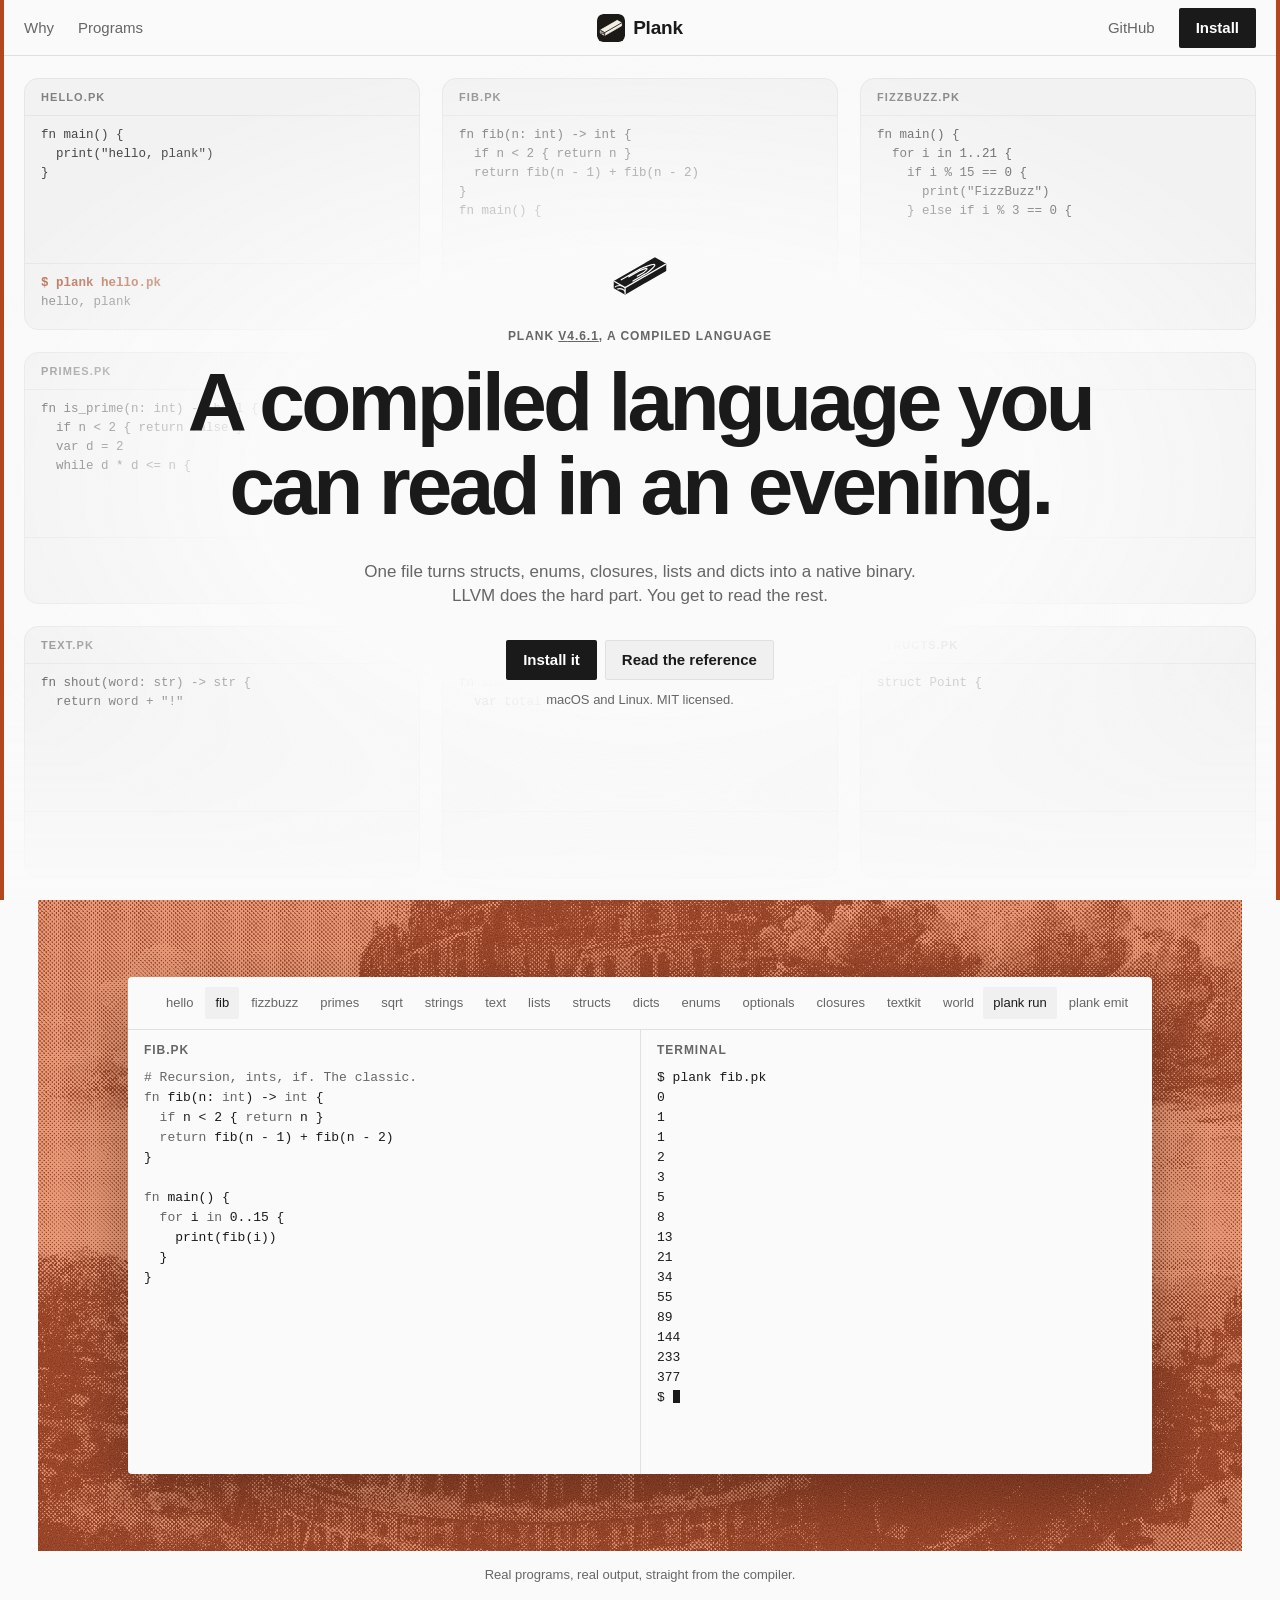
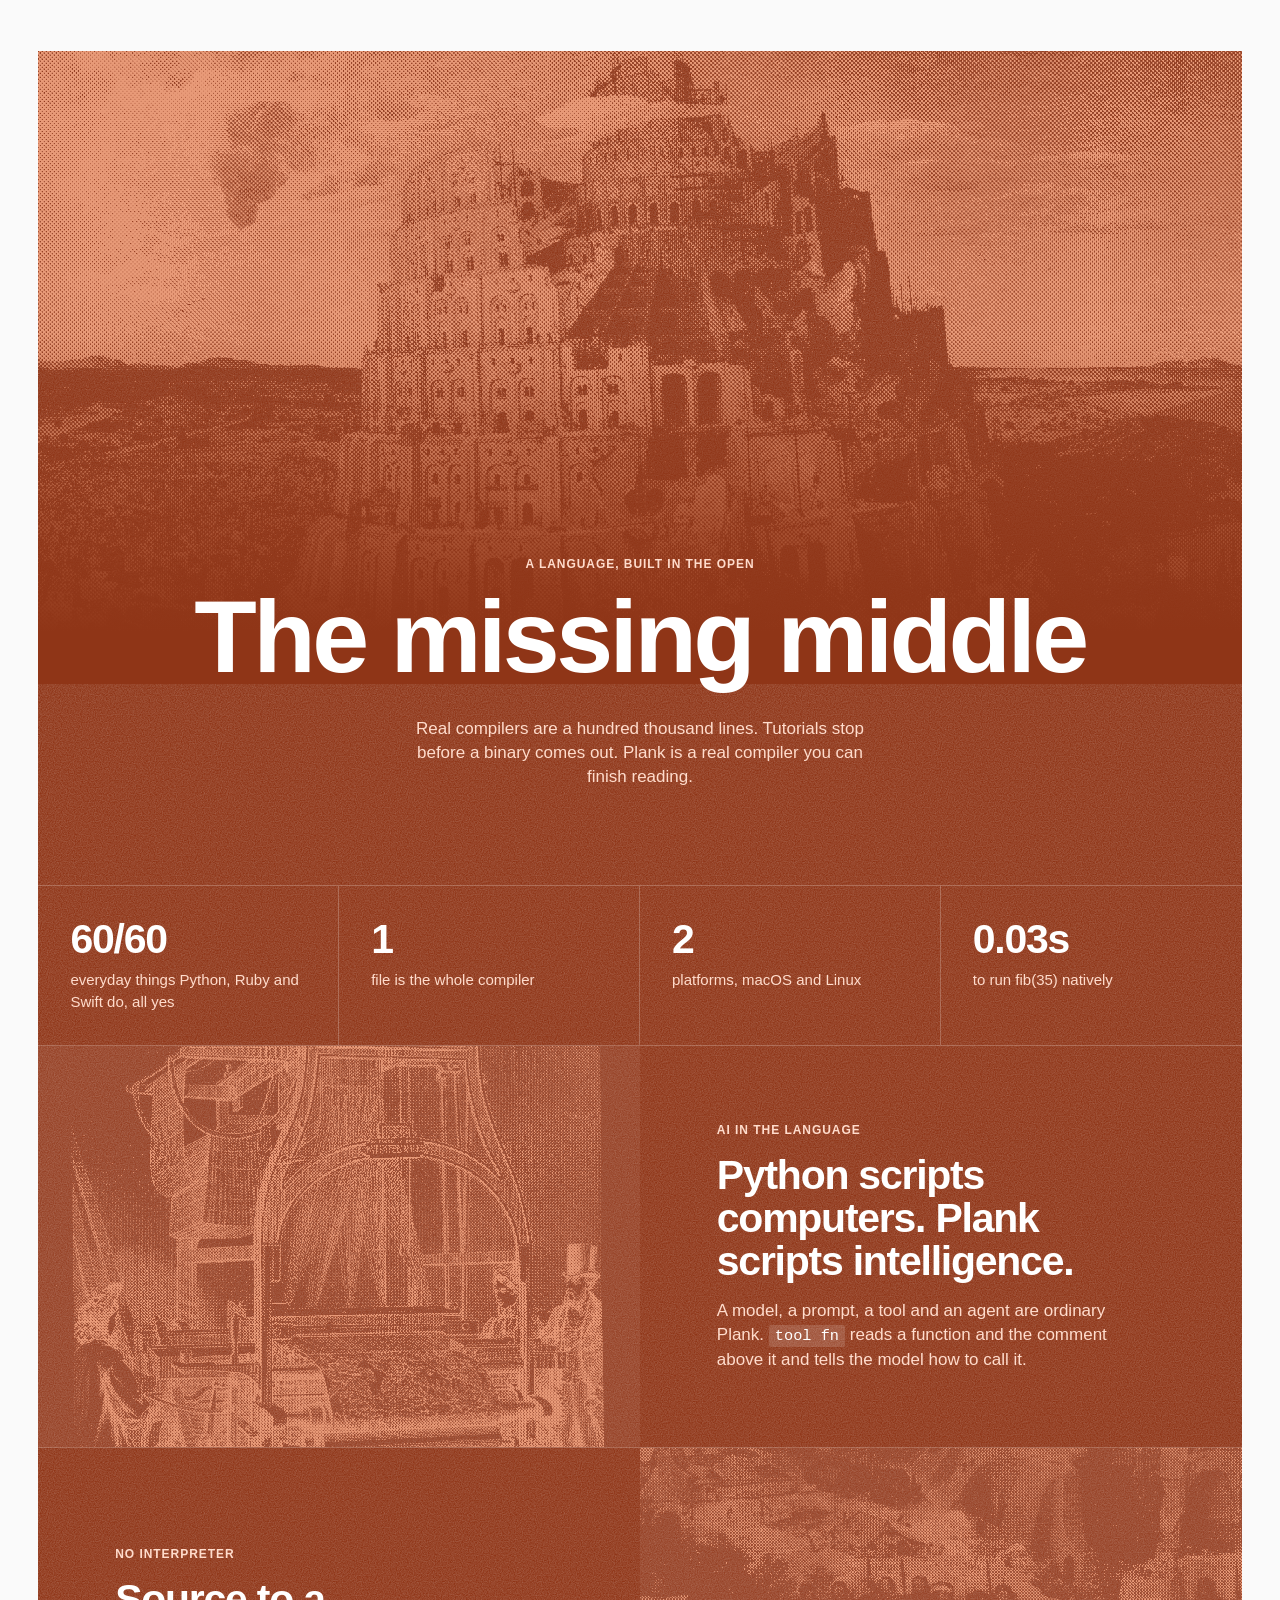
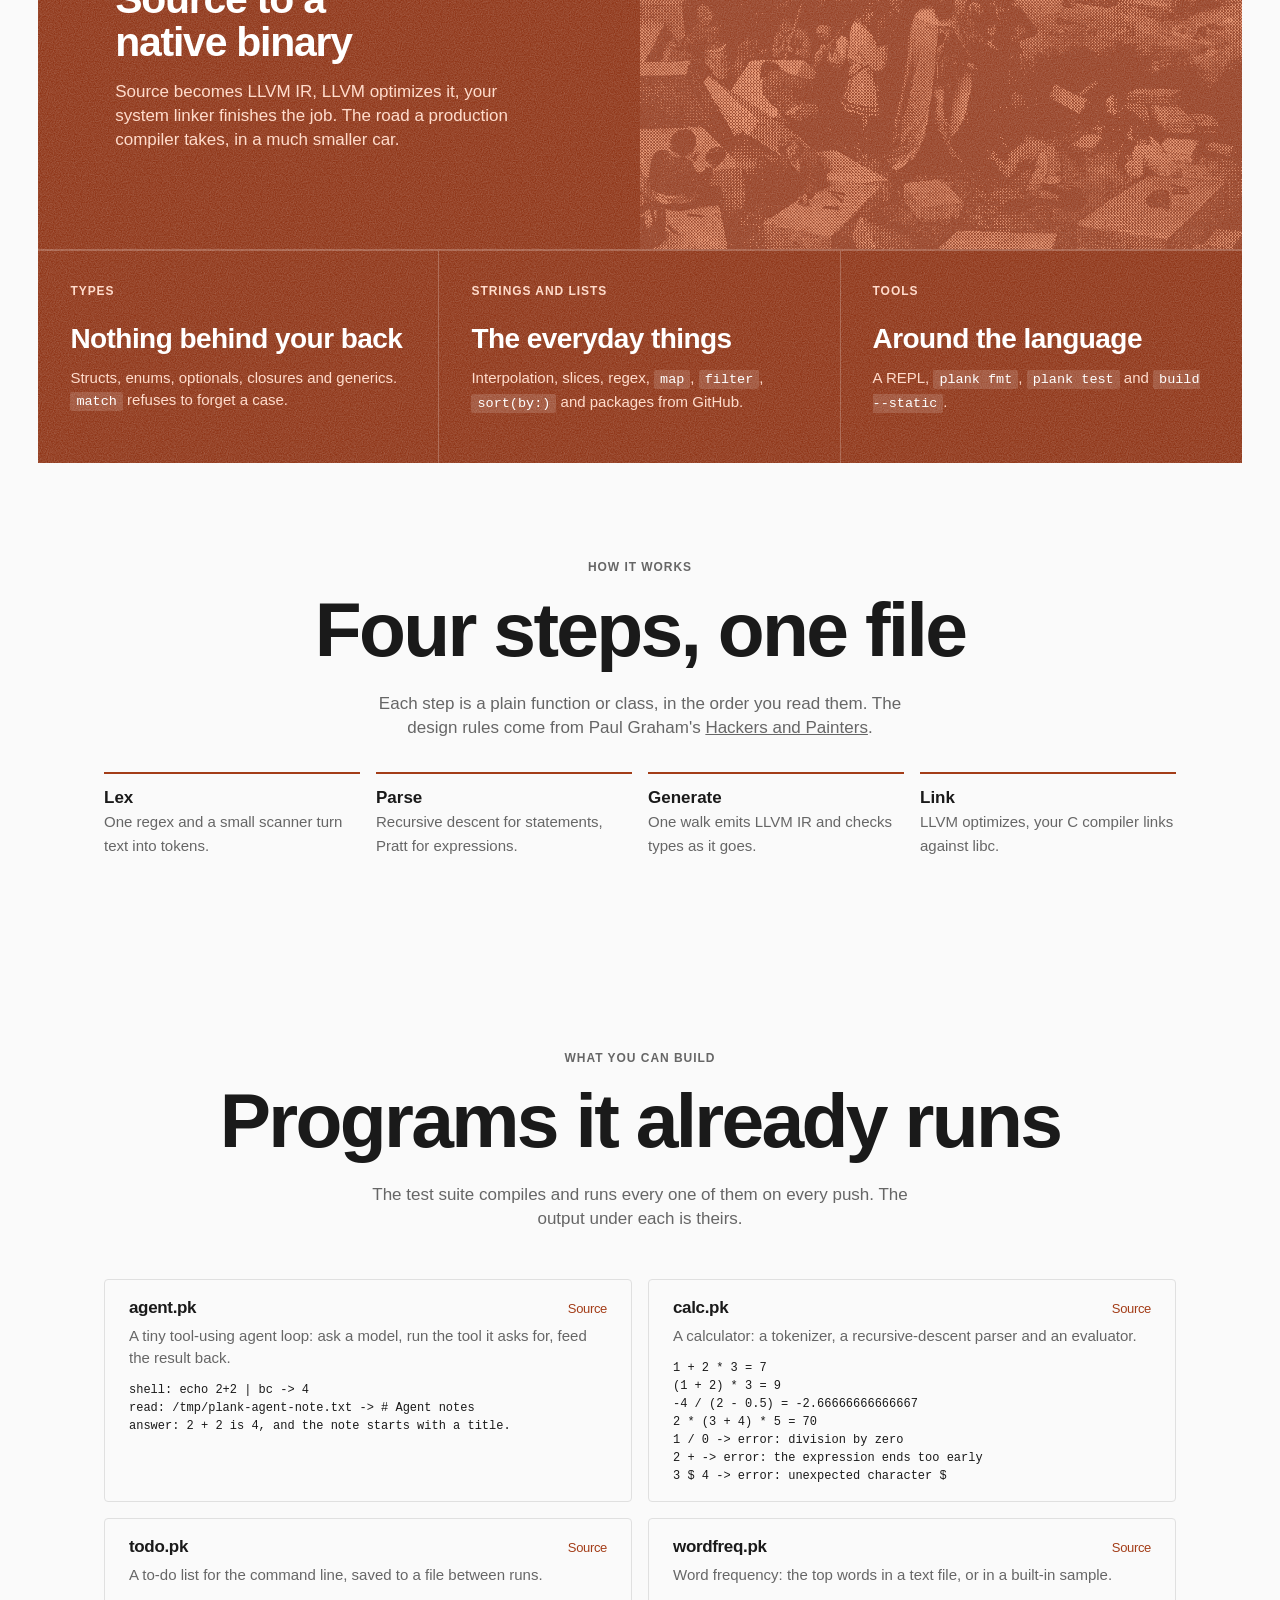
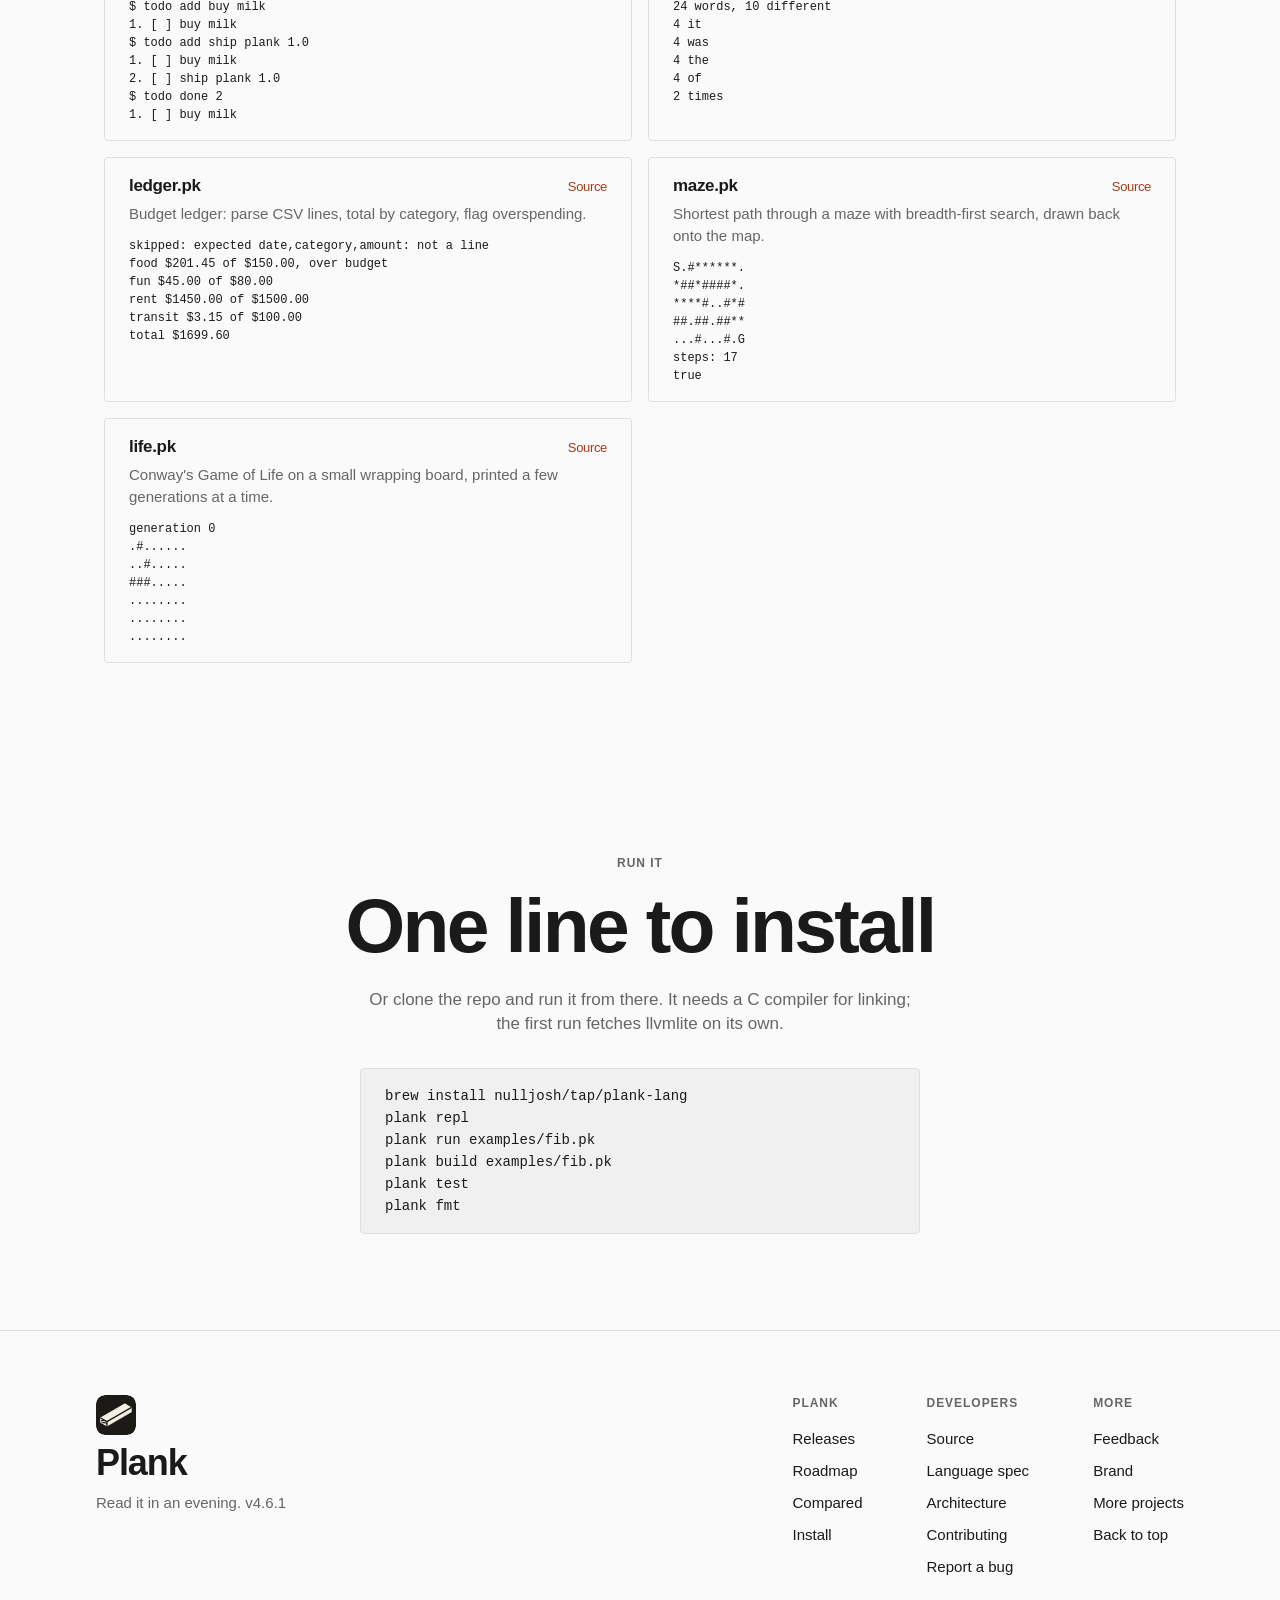
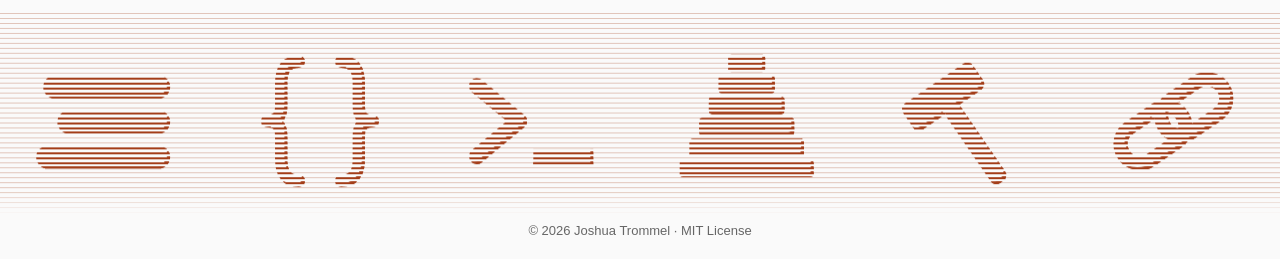
==== commit 1e75b411: "Landing: real programs compile behind the hero Cards type a different example from demo.js each (the" ====
--- a/site/index.html
+++ b/site/index.html
@@ -17,6 +17,7 @@
 <link rel="icon" href="icon.svg">
 <link rel="stylesheet" href="tokens.css">
 <link rel="stylesheet" href="landing.css">
+<link rel="stylesheet" href="hero.css?v=1">
 <script src="landing.js" defer></script>
 <style>
 .hero .mark { width: 56px; height: 56px; margin: 0 auto var(--sp-5); display: block; color: var(--text); }
@@ -52,7 +53,8 @@
      engraving of a mechanical Jacquard loom (Wellcome Collection, CC BY). -->
 <main id="top">
 <section class="hero">
-  <div class="wrap center">
+  <div class="hero-bg" aria-hidden="true" inert><div class="kwall" id="kwall"></div></div>
+  <div class="wrap center hero-copy">
     <svg class="mark" viewBox="0 0 64 64" aria-hidden="true"><defs><clipPath id="pkc"><path d="M3.00 45.29L3.00 38.38L14.97 45.29L14.97 52.20Z"/></clipPath><mask id="pk"><rect width="64" height="64" fill="#fff"/><g fill="none" stroke="#000" stroke-width="1.4" stroke-linecap="round" stroke-linejoin="round"><path d="M3.00 38.38L14.97 45.29L61.00 18.71M14.97 45.29L14.97 52.20"/><g clip-path="url(#pkc)"><circle cx="8.98" cy="53.58" r="7.26"/><circle cx="8.98" cy="53.58" r="10.71"/></g><path d="M10.56 36.36L32.47 23.71L35.81 22.35L38.77 21.21L41.36 20.29L43.56 19.59L45.38 19.11L46.82 18.85L47.89 18.80L48.57 18.98L48.88 19.37L48.80 19.99L48.34 20.82L47.51 21.87L46.29 23.14L44.70 24.63L42.72 26.34L40.37 28.27L23.98 37.74M19.36 32.94L31.51 25.92L33.23 25.22L34.76 24.64L36.09 24.16L37.22 23.80L38.16 23.55L38.91 23.42L39.45 23.39L39.81 23.48L39.96 23.69L39.92 24.00L39.69 24.43L39.26 24.98L38.63 25.63L37.81 26.40L36.79 27.28L35.58 28.27L28.95 32.10"/></g></mask></defs><path mask="url(#pk)" fill="currentColor" stroke="currentColor" stroke-width="2" stroke-linejoin="round" d="M3.00 38.38L49.03 11.80L61.00 18.71L61.00 25.62L14.97 52.20L3.00 45.29Z"/></svg>
     <p class="label">Plank <a href="https://github.com/nulljosh/plank/releases">v<span id="ver">0.1</span></a>, a compiled language</p>
     <h1 class="hero-h1">A compiled language you can read in an evening.</h1>
@@ -64,12 +66,14 @@
     <p class="fine">macOS and Linux. MIT licensed.</p>
   </div>
 
+</section>
+
+<section class="try">
   <div class="demo-wrap reveal">
     <div class="stage">
       <div class="art stage-art" style="--img: url(art/littlebabel.png)" aria-hidden="true"></div>
       <div class="win" id="demo">
         <div class="bar">
-          <i></i><i></i><i></i>
           <div class="tabs" role="tablist" id="tabs" aria-label="Examples"></div>
           <div class="mode">
             <button type="button" id="m-run" aria-pressed="true">plank run</button>
@@ -164,6 +168,7 @@
 </footer>
 
 <script src="demo.js"></script>
+<script src="hero.js?v=1"></script>
 <script>
 (function () {
   var still = matchMedia("(prefers-reduced-motion: reduce)").matches;
--- a/site/hero.css
+++ b/site/hero.css
@@ -0,0 +1,18 @@
+/* Hero: Plank's own examples behind the copy. Each card types a different real program from demo.js, then runs it
+   and shows the compiler's real output; blended into the page, parallax in hero.js. */
+.hero { position: relative; isolation: isolate; overflow: hidden; min-height: calc(100svh - 56px); display: grid; align-items: center; padding: var(--sp-8) 0; }
+.hero-copy { position: relative; z-index: 2; }
+.hero::before { content: ""; position: absolute; inset: 0; z-index: 1; pointer-events: none; background: radial-gradient(ellipse 58% 52% at 50% 50%, var(--bg) 50%, transparent 100%); }
+.hero::after { content: ""; position: absolute; left: 0; right: 0; bottom: 0; height: 28%; z-index: 1; pointer-events: none; background: linear-gradient(transparent, var(--bg)); }
+.hero-bg { position: absolute; inset: 0; z-index: 0; pointer-events: none; transform: translate3d(0, var(--py, 0), 0); will-change: transform; }
+.kwall { height: 100%; max-width: 1440px; margin: 0 auto; padding: 24px; display: grid; grid-template-columns: repeat(3, 1fr); grid-auto-rows: 252px; gap: 22px; align-content: center; opacity: .8; text-align: left; }
+.pk { background: var(--bg2); border: 1px solid var(--border); border-radius: 14px; overflow: hidden; display: grid; grid-template-rows: auto minmax(0, 1fr) auto; }
+.pk h3 { margin: 0; padding: 10px 16px; font: 600 11px/16px var(--font, -apple-system, sans-serif); letter-spacing: .1em; text-transform: uppercase; color: var(--text2); border-bottom: 1px solid var(--border); }
+.pk pre { margin: 0; padding: 10px 16px; font: 12.5px/19px ui-monospace, "SF Mono", Menlo, monospace; color: var(--text); white-space: pre; overflow: hidden; }
+.pk .out { border-top: 1px solid var(--border); color: var(--text2); min-height: 66px; }
+.pk .out b { color: var(--accent); font-weight: 600; }
+@media (max-width: 900px) { .kwall { grid-template-columns: repeat(2, 1fr); } }
+@media (max-width: 560px) { .kwall { grid-template-columns: 1fr; padding: 16px; grid-auto-rows: 220px; align-content: space-between; opacity: .5; } .hero::before { background: radial-gradient(ellipse 120% 46% at 50% 50%, var(--bg) 62%, transparent 100%); } }
+@media (max-width: 600px) { .nav { grid-template-columns: auto 1fr; } .nav-brand { grid-column: 1; } .nav-end { grid-column: 2; justify-self: end; } }
+.try { padding: 0 0 var(--sp-8); }
+.try .demo-wrap { margin-top: 0; }
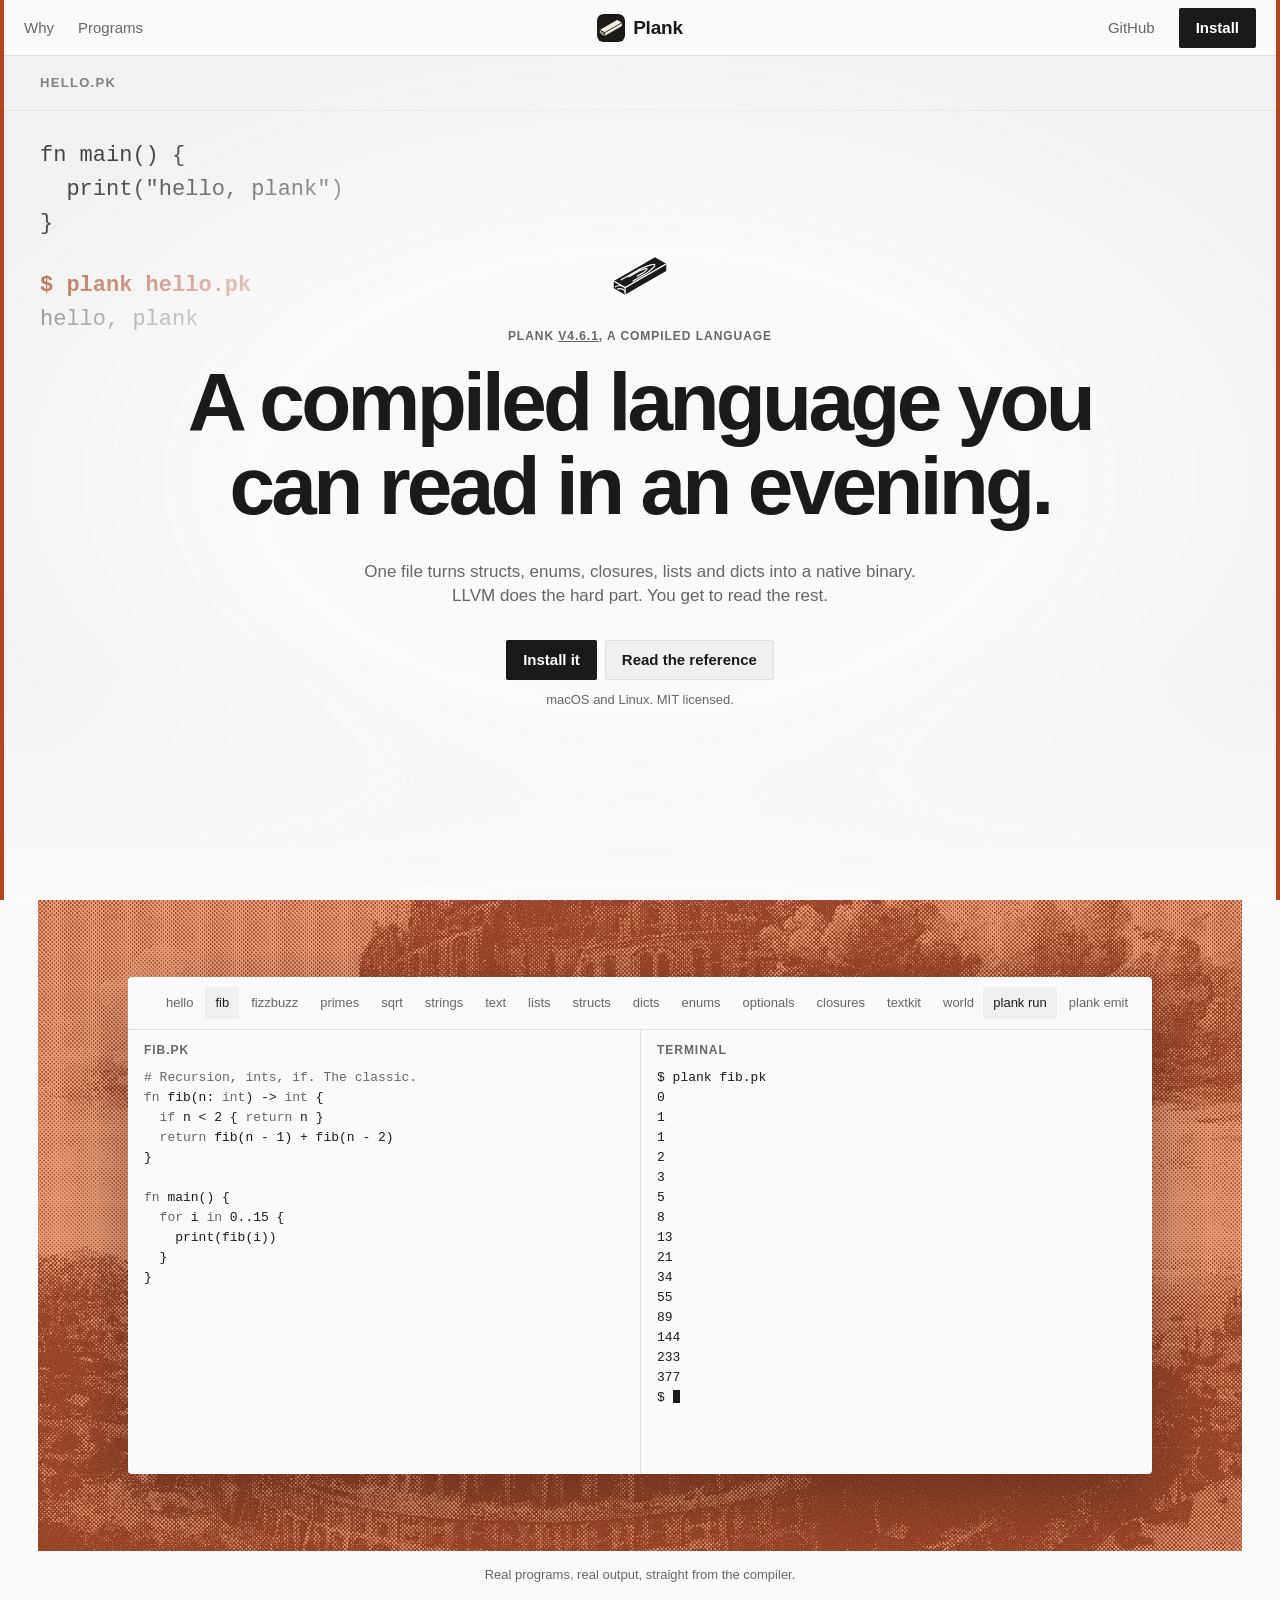
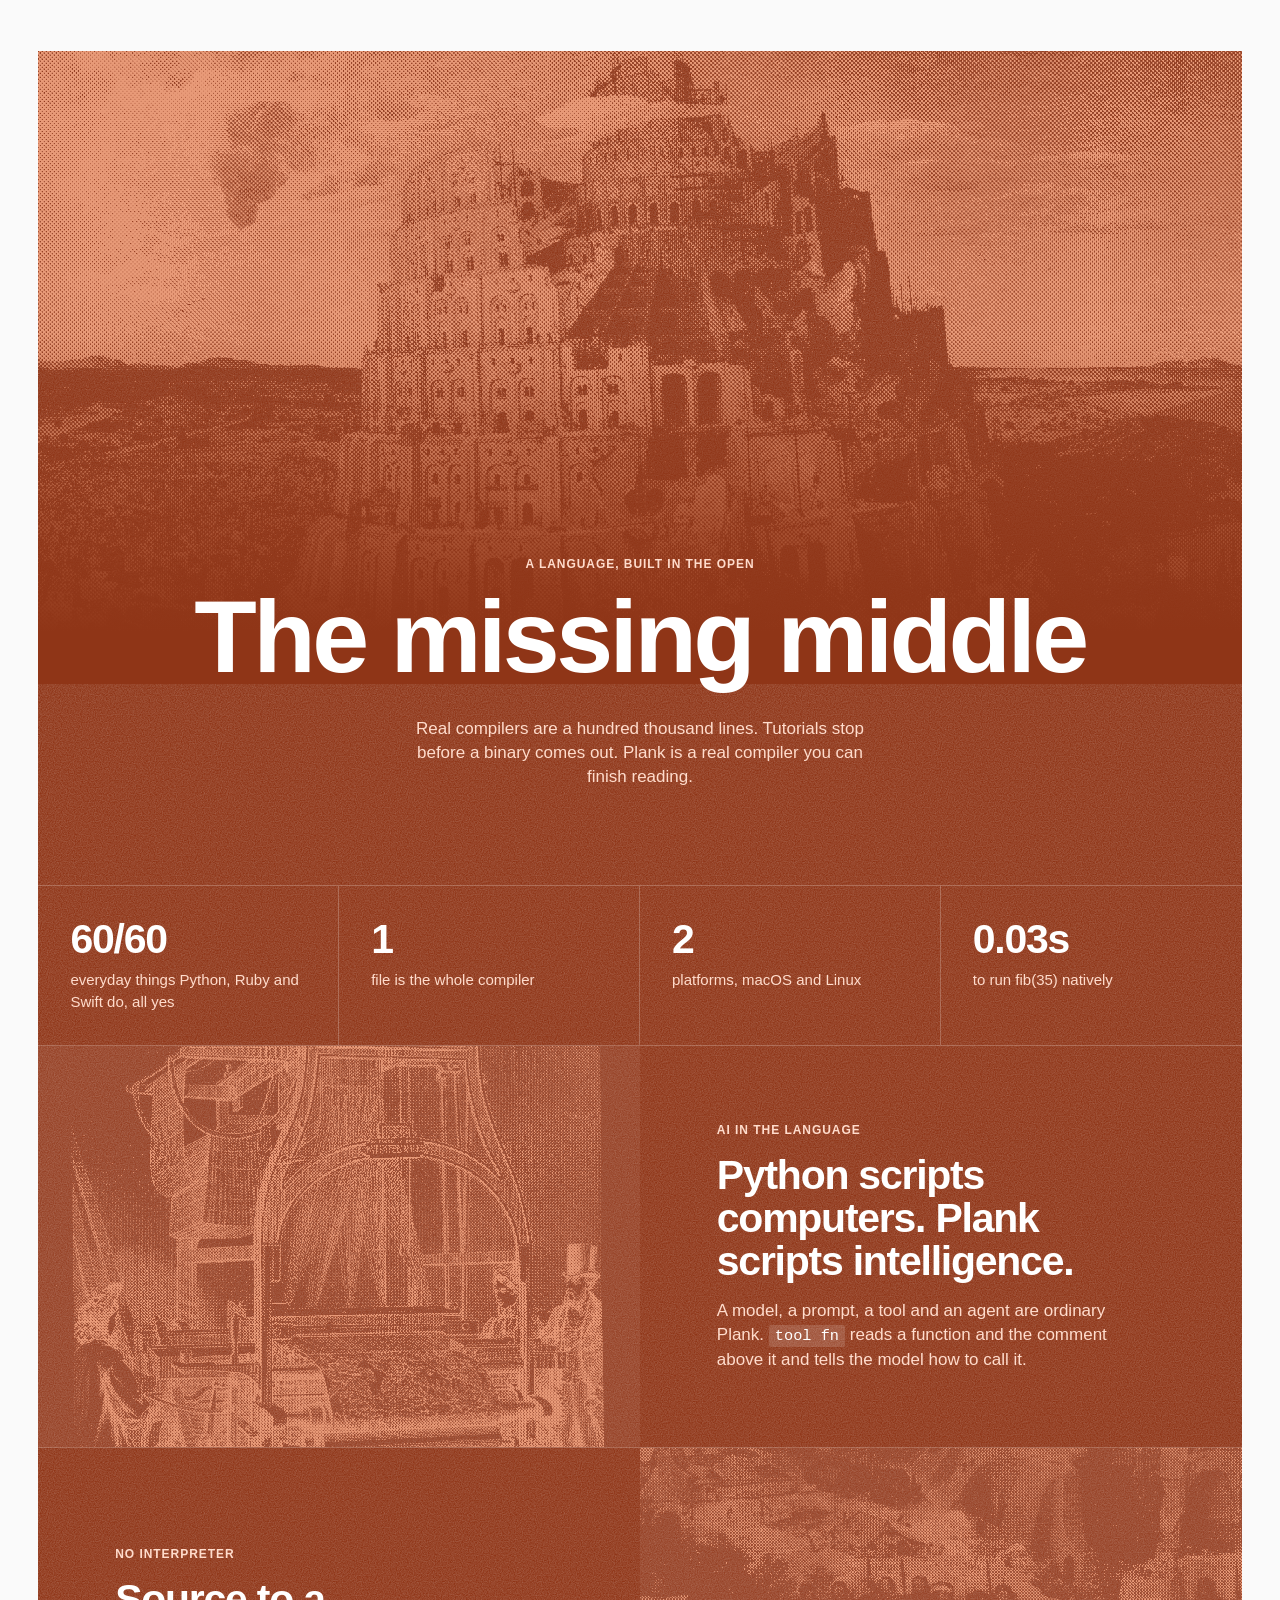
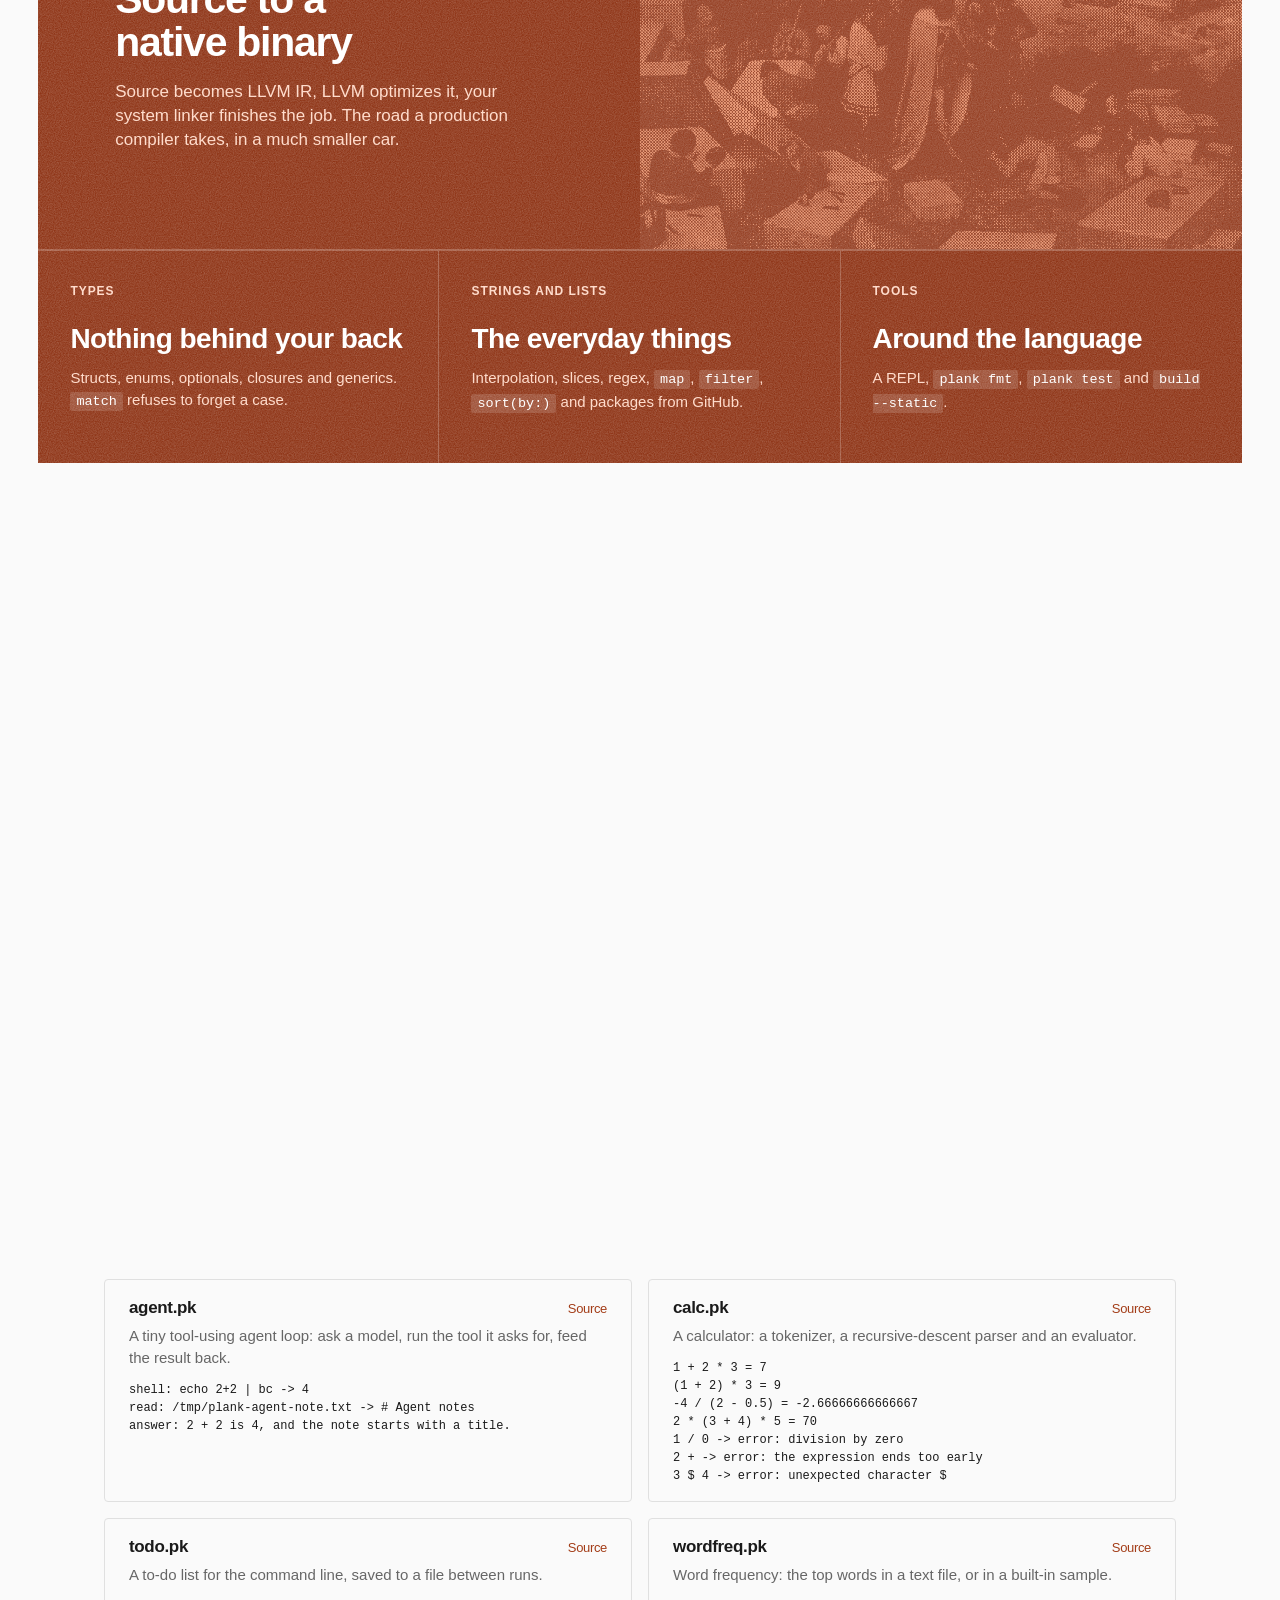
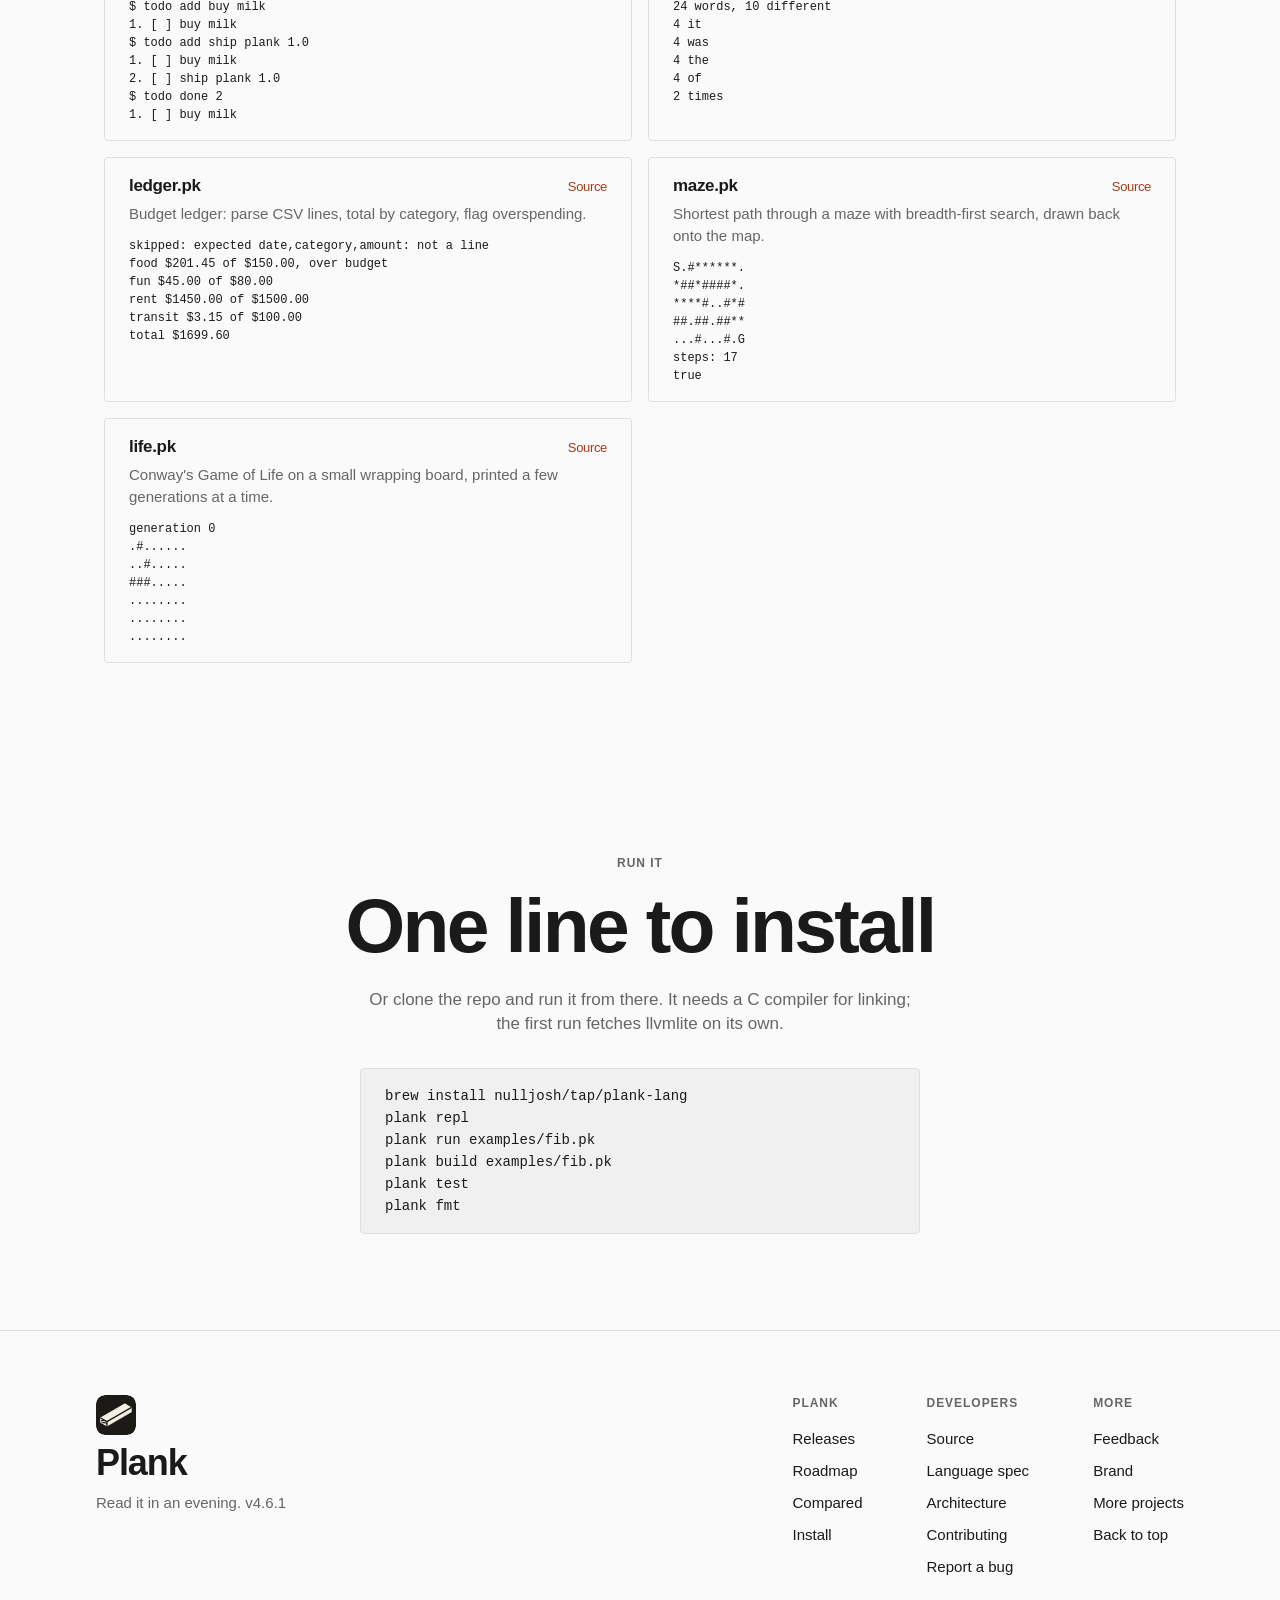
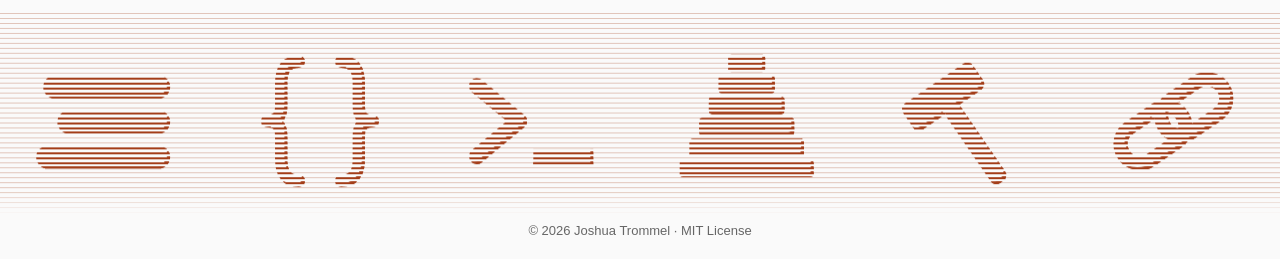
==== commit b96581b3: "Landing: one full-bleed editor behind the hero instead of a card wall Co-Authored-By: Claude Opus 5." ====
--- a/site/index.html
+++ b/site/index.html
@@ -17,7 +17,7 @@
 <link rel="icon" href="icon.svg">
 <link rel="stylesheet" href="tokens.css">
 <link rel="stylesheet" href="landing.css">
-<link rel="stylesheet" href="hero.css?v=1">
+<link rel="stylesheet" href="hero.css?v=2">
 <script src="landing.js" defer></script>
 <style>
 .hero .mark { width: 56px; height: 56px; margin: 0 auto var(--sp-5); display: block; color: var(--text); }
@@ -168,7 +168,7 @@
 </footer>
 
 <script src="demo.js"></script>
-<script src="hero.js?v=1"></script>
+<script src="hero.js?v=2"></script>
 <script>
 (function () {
   var still = matchMedia("(prefers-reduced-motion: reduce)").matches;
--- a/site/hero.css
+++ b/site/hero.css
@@ -1,18 +1,17 @@
-/* Hero: Plank's own examples behind the copy. Each card types a different real program from demo.js, then runs it
+/* Hero: Plank's own examples behind the copy. One full-bleed editor types a real program from demo.js, runs it
    and shows the compiler's real output; blended into the page, parallax in hero.js. */
 .hero { position: relative; isolation: isolate; overflow: hidden; min-height: calc(100svh - 56px); display: grid; align-items: center; padding: var(--sp-8) 0; }
 .hero-copy { position: relative; z-index: 2; }
 .hero::before { content: ""; position: absolute; inset: 0; z-index: 1; pointer-events: none; background: radial-gradient(ellipse 58% 52% at 50% 50%, var(--bg) 50%, transparent 100%); }
 .hero::after { content: ""; position: absolute; left: 0; right: 0; bottom: 0; height: 28%; z-index: 1; pointer-events: none; background: linear-gradient(transparent, var(--bg)); }
 .hero-bg { position: absolute; inset: 0; z-index: 0; pointer-events: none; transform: translate3d(0, var(--py, 0), 0); will-change: transform; }
-.kwall { height: 100%; max-width: 1440px; margin: 0 auto; padding: 24px; display: grid; grid-template-columns: repeat(3, 1fr); grid-auto-rows: 252px; gap: 22px; align-content: center; opacity: .8; text-align: left; }
-.pk { background: var(--bg2); border: 1px solid var(--border); border-radius: 14px; overflow: hidden; display: grid; grid-template-rows: auto minmax(0, 1fr) auto; }
-.pk h3 { margin: 0; padding: 10px 16px; font: 600 11px/16px var(--font, -apple-system, sans-serif); letter-spacing: .1em; text-transform: uppercase; color: var(--text2); border-bottom: 1px solid var(--border); }
-.pk pre { margin: 0; padding: 10px 16px; font: 12.5px/19px ui-monospace, "SF Mono", Menlo, monospace; color: var(--text); white-space: pre; overflow: hidden; }
-.pk .out { border-top: 1px solid var(--border); color: var(--text2); min-height: 66px; }
+.kwall { height: 100%; opacity: .8; text-align: left; }
+.pk { height: 100%; background: var(--bg2); display: grid; grid-template-rows: auto auto 1fr; }
+.pk h3 { margin: 0; padding: 18px 40px; font: 600 13px/18px var(--font, -apple-system, sans-serif); letter-spacing: .1em; text-transform: uppercase; color: var(--text2); border-bottom: 1px solid var(--border); }
+.pk pre { margin: 0; padding: 28px 40px; font: 22px/34px ui-monospace, "SF Mono", Menlo, monospace; color: var(--text); white-space: pre; overflow: hidden; }
+.pk .out { color: var(--text2); padding-top: 0; }
 .pk .out b { color: var(--accent); font-weight: 600; }
-@media (max-width: 900px) { .kwall { grid-template-columns: repeat(2, 1fr); } }
-@media (max-width: 560px) { .kwall { grid-template-columns: 1fr; padding: 16px; grid-auto-rows: 220px; align-content: space-between; opacity: .5; } .hero::before { background: radial-gradient(ellipse 120% 46% at 50% 50%, var(--bg) 62%, transparent 100%); } }
+@media (max-width: 560px) { .pk h3 { padding: 14px 16px; } .pk pre { padding: 16px; font-size: 13px; line-height: 21px; } .kwall { opacity: .5; } .hero::before { background: radial-gradient(ellipse 120% 46% at 50% 50%, var(--bg) 62%, transparent 100%); } }
 @media (max-width: 600px) { .nav { grid-template-columns: auto 1fr; } .nav-brand { grid-column: 1; } .nav-end { grid-column: 2; justify-self: end; } }
 .try { padding: 0 0 var(--sp-8); }
 .try .demo-wrap { margin-top: 0; }
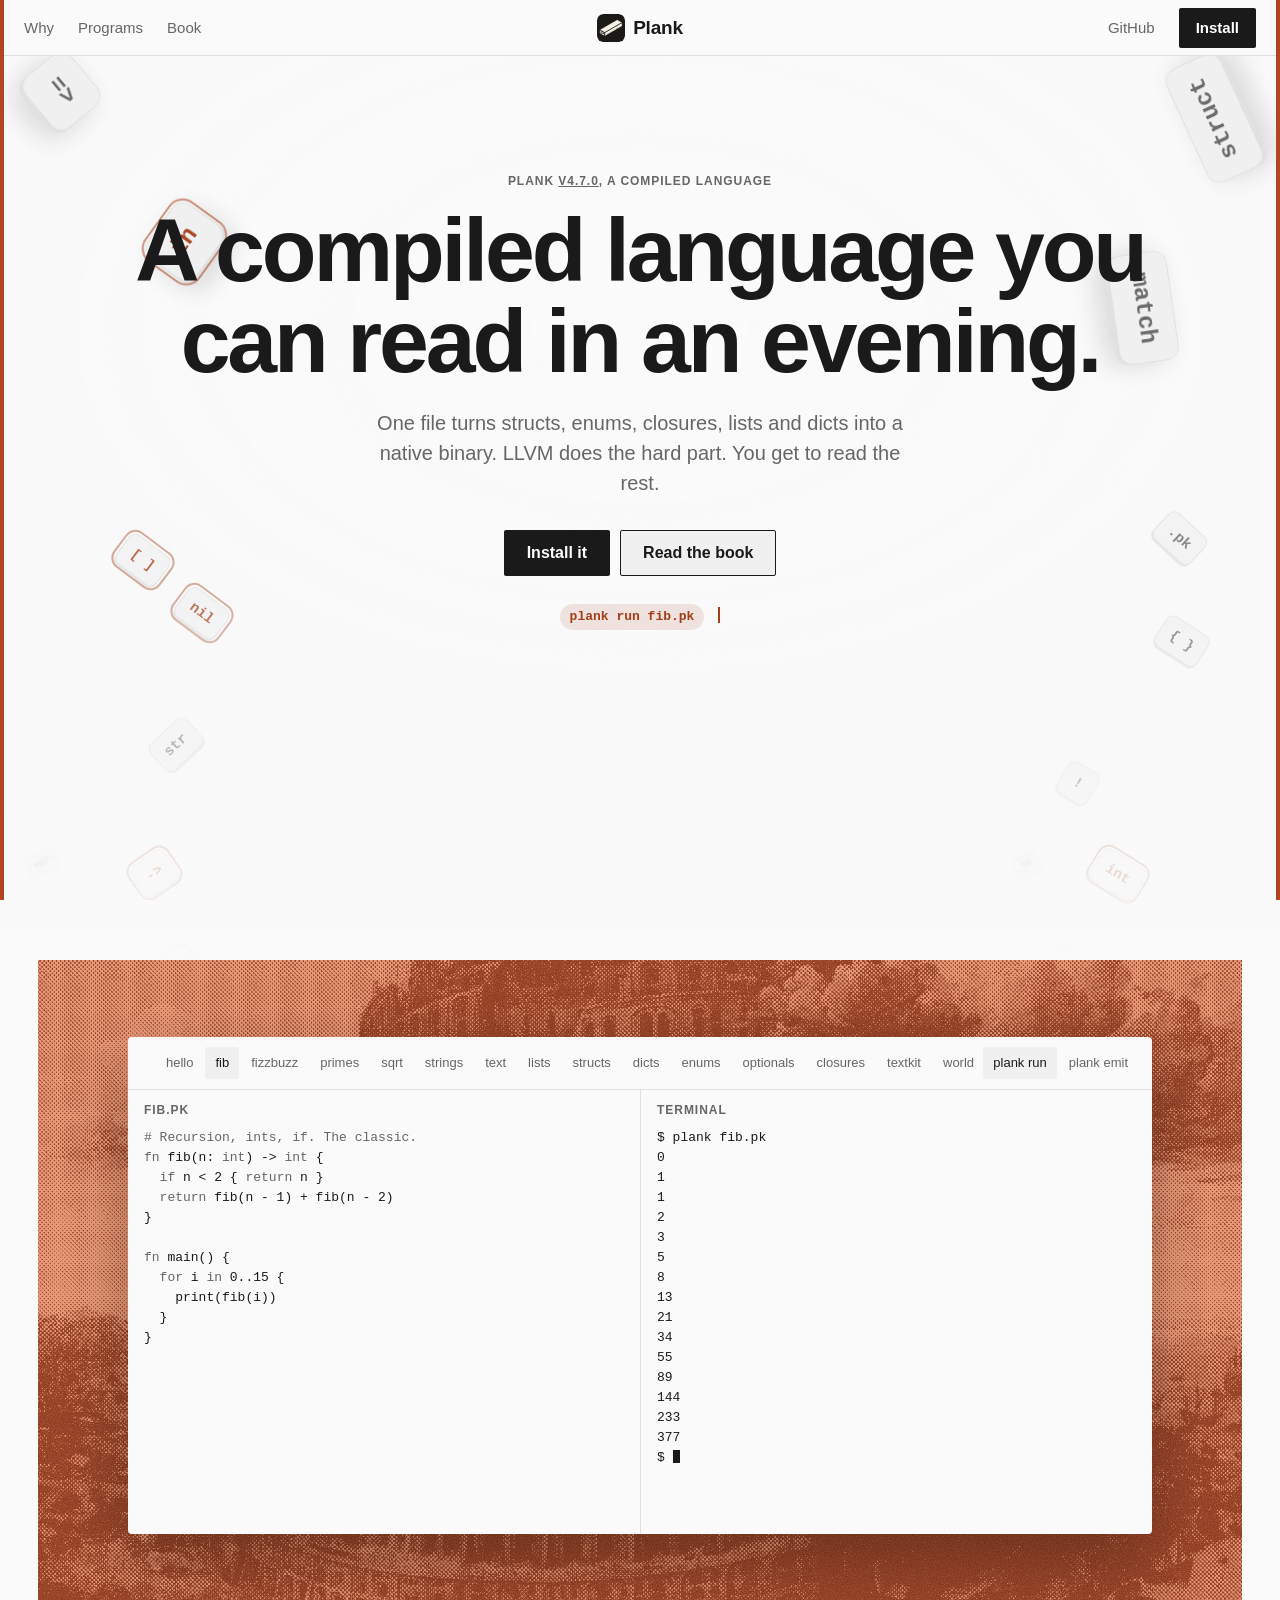
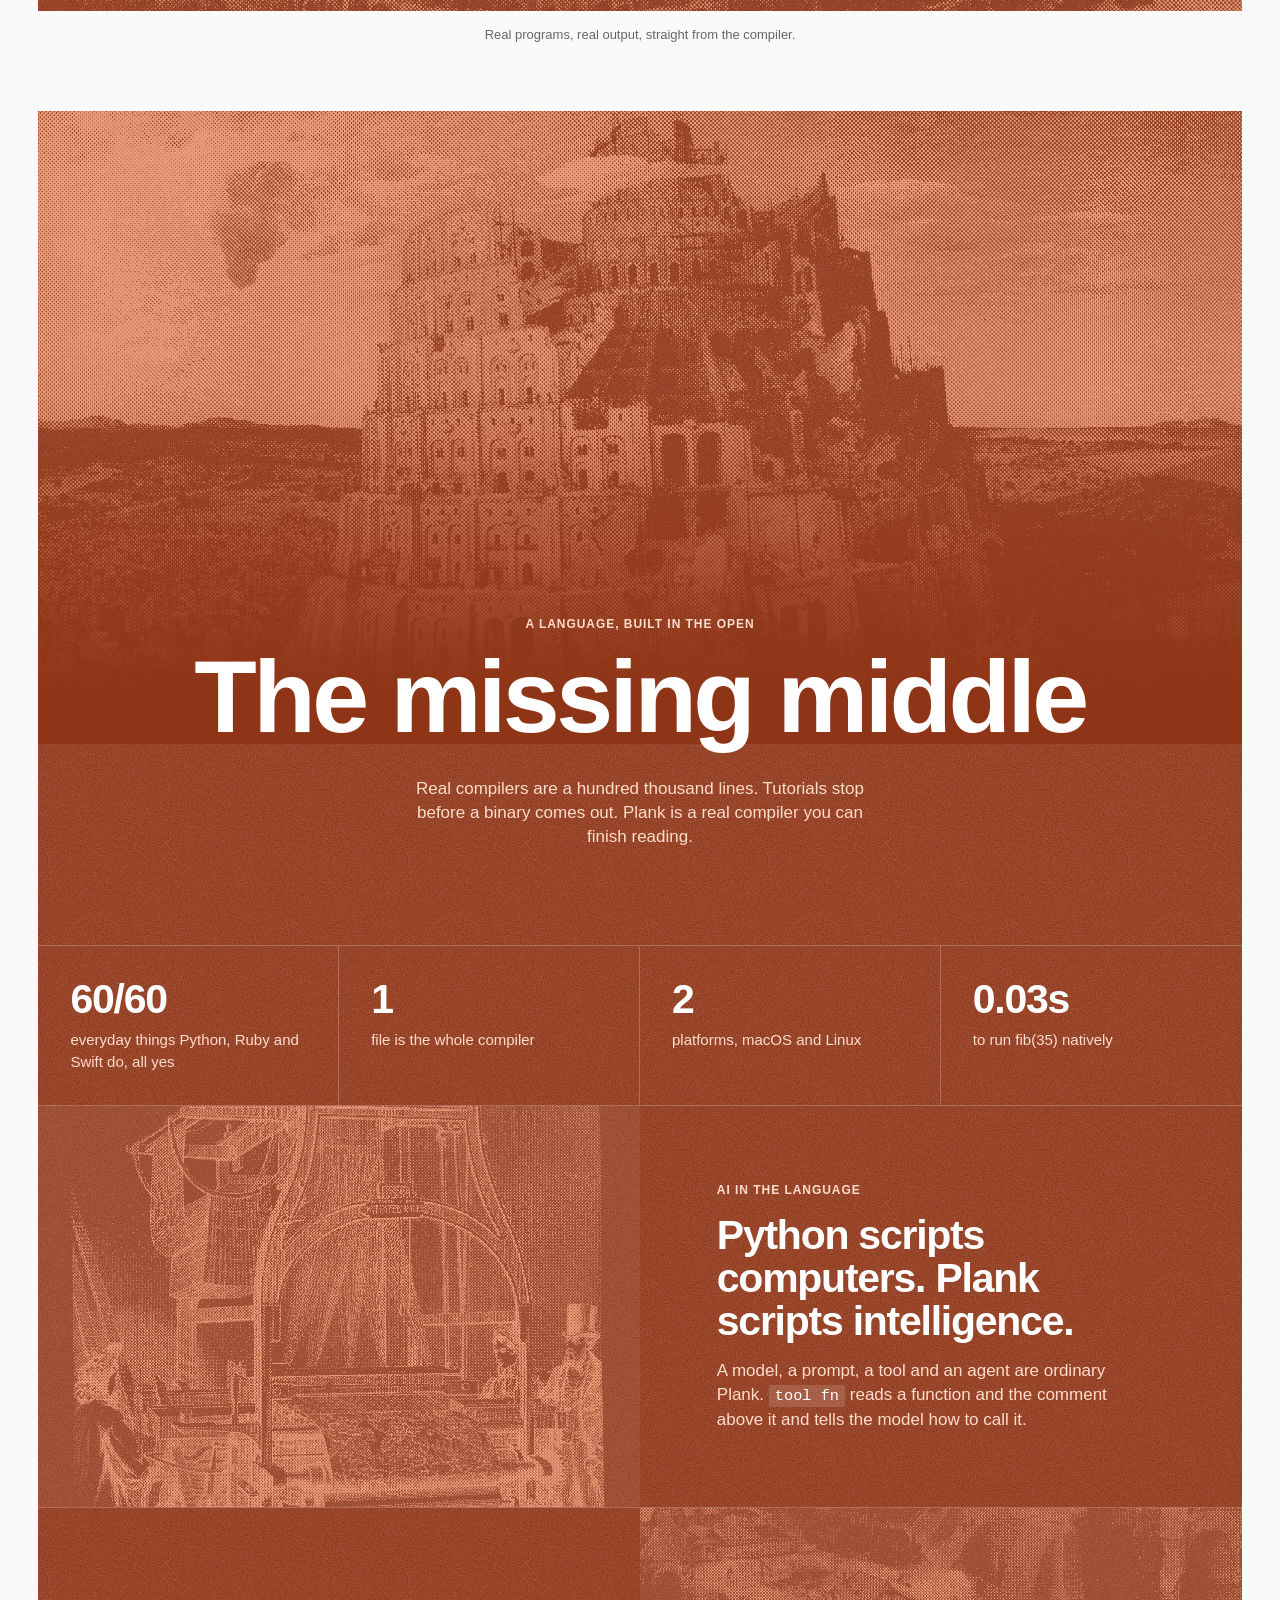
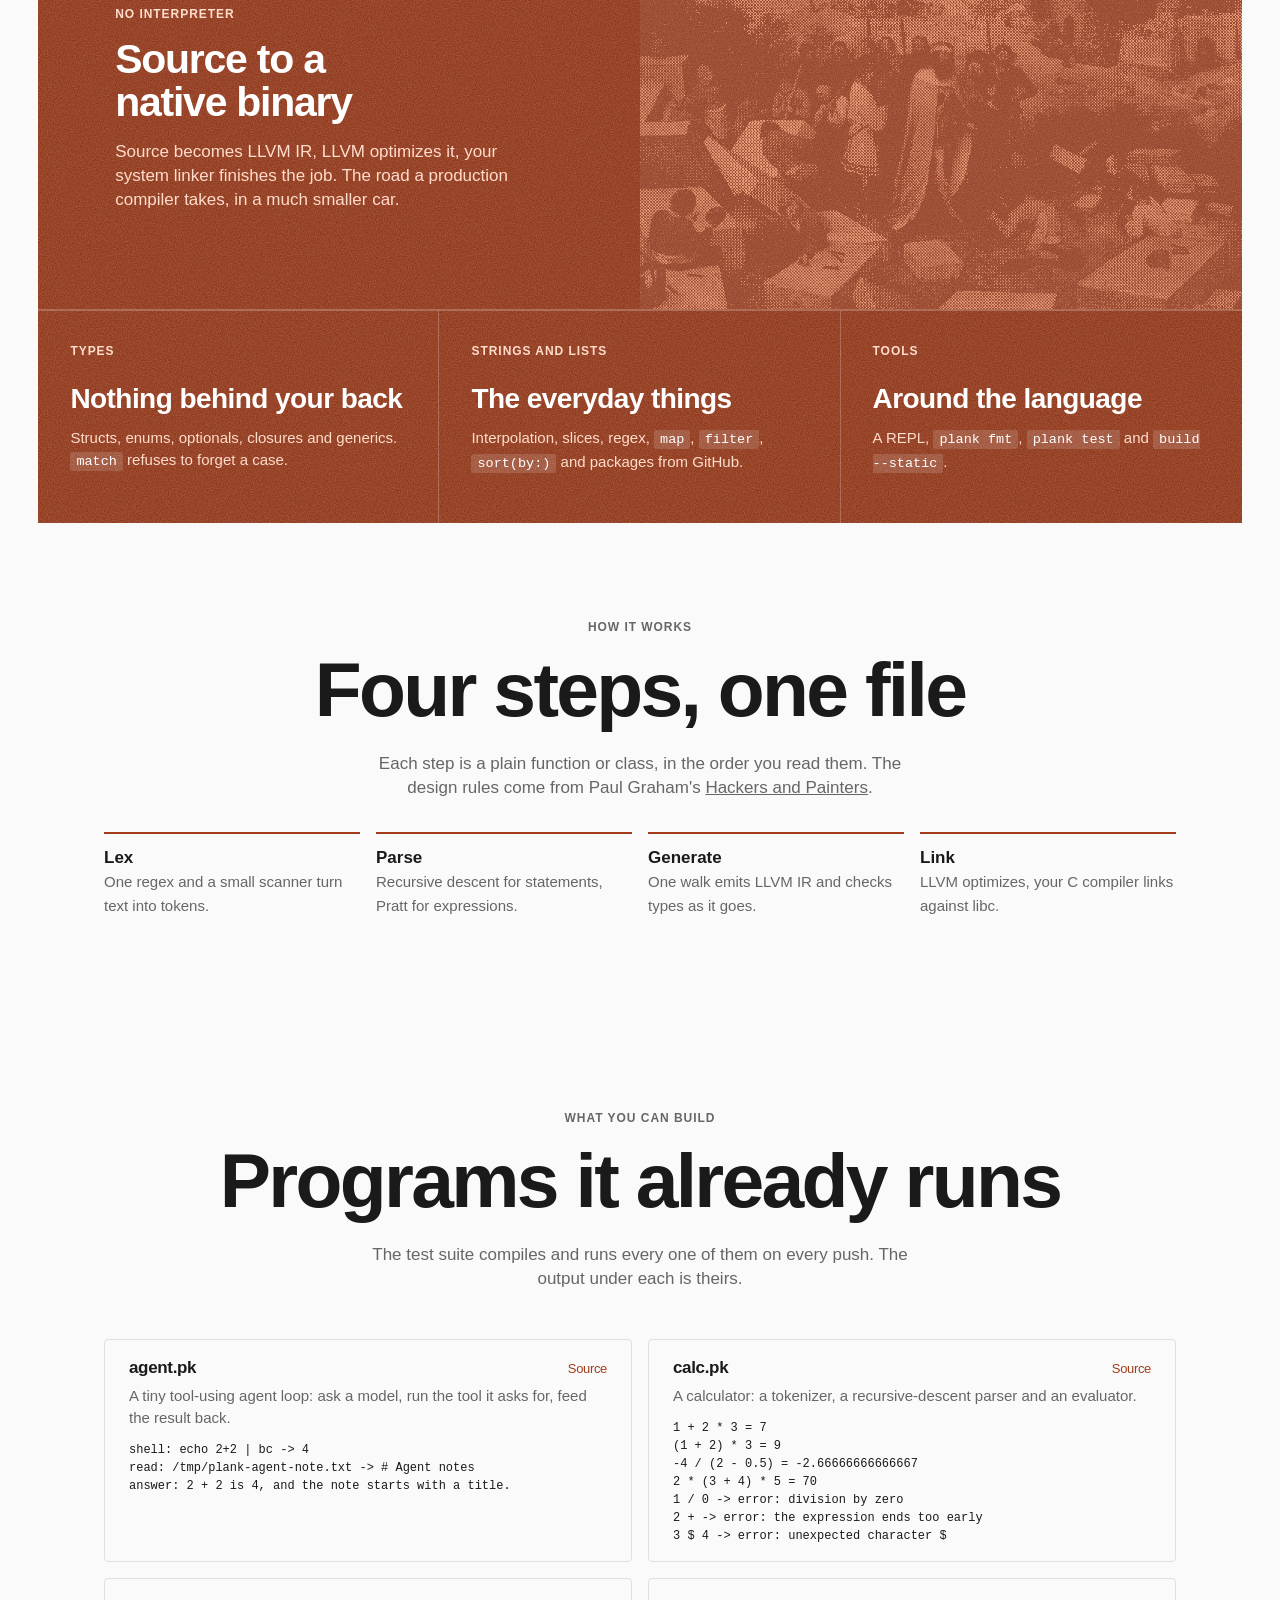
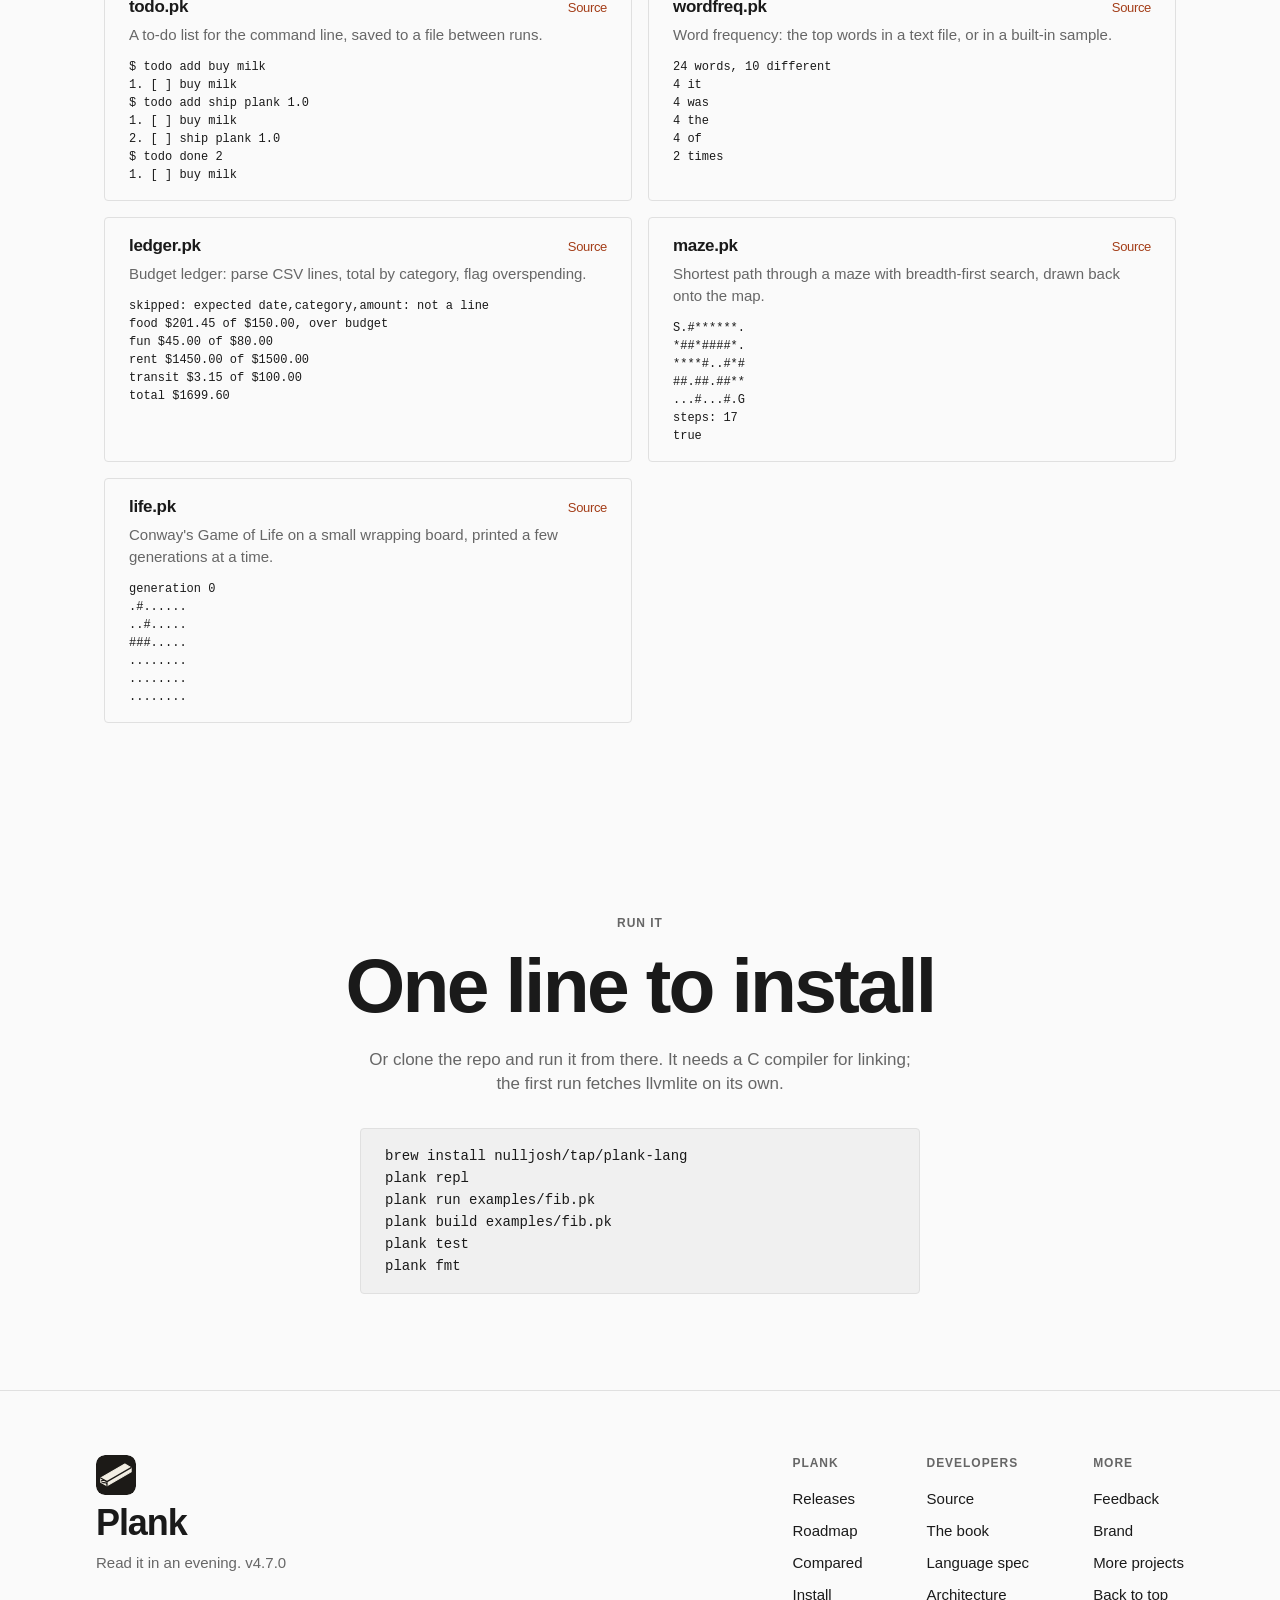
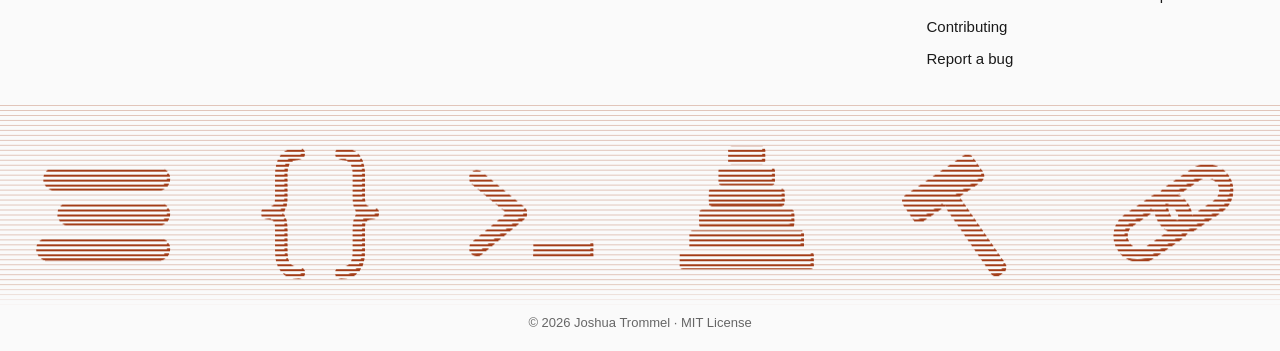
==== commit 2cafb136: "4.7.0: the Plank Book, a Keyrate-style hero, Intel Mac fix - book/: thirteen chapters from hello wor" ====
--- a/site/index.html
+++ b/site/index.html
@@ -17,7 +17,7 @@
 <link rel="icon" href="icon.svg">
 <link rel="stylesheet" href="tokens.css">
 <link rel="stylesheet" href="landing.css">
-<link rel="stylesheet" href="hero.css?v=2">
+<link rel="stylesheet" href="hero.css?v=3">
 <script src="landing.js" defer></script>
 <style>
 .hero .mark { width: 56px; height: 56px; margin: 0 auto var(--sp-5); display: block; color: var(--text); }
@@ -40,6 +40,7 @@
   <nav class="nav-links" aria-label="Main">
     <a href="#features">Why</a>
     <a href="#build">Programs</a>
+    <a href="book/">Book</a>
   </nav>
   <a class="nav-brand" href="#top" aria-label="Plank home"><img src="icon.svg" alt="" width="28" height="28"><span>Plank</span></a>
   <div class="nav-end">
@@ -53,19 +54,18 @@
      engraving of a mechanical Jacquard loom (Wellcome Collection, CC BY). -->
 <main id="top">
 <section class="hero">
-  <div class="hero-bg" aria-hidden="true" inert><div class="kwall" id="kwall"></div></div>
+  <div class="backdrop" aria-hidden="true" inert><div class="ground" id="board"></div></div>
+  <div class="sky" id="sky" aria-hidden="true" inert></div>
   <div class="wrap center hero-copy">
-    <svg class="mark" viewBox="0 0 64 64" aria-hidden="true"><defs><clipPath id="pkc"><path d="M3.00 45.29L3.00 38.38L14.97 45.29L14.97 52.20Z"/></clipPath><mask id="pk"><rect width="64" height="64" fill="#fff"/><g fill="none" stroke="#000" stroke-width="1.4" stroke-linecap="round" stroke-linejoin="round"><path d="M3.00 38.38L14.97 45.29L61.00 18.71M14.97 45.29L14.97 52.20"/><g clip-path="url(#pkc)"><circle cx="8.98" cy="53.58" r="7.26"/><circle cx="8.98" cy="53.58" r="10.71"/></g><path d="M10.56 36.36L32.47 23.71L35.81 22.35L38.77 21.21L41.36 20.29L43.56 19.59L45.38 19.11L46.82 18.85L47.89 18.80L48.57 18.98L48.88 19.37L48.80 19.99L48.34 20.82L47.51 21.87L46.29 23.14L44.70 24.63L42.72 26.34L40.37 28.27L23.98 37.74M19.36 32.94L31.51 25.92L33.23 25.22L34.76 24.64L36.09 24.16L37.22 23.80L38.16 23.55L38.91 23.42L39.45 23.39L39.81 23.48L39.96 23.69L39.92 24.00L39.69 24.43L39.26 24.98L38.63 25.63L37.81 26.40L36.79 27.28L35.58 28.27L28.95 32.10"/></g></mask></defs><path mask="url(#pk)" fill="currentColor" stroke="currentColor" stroke-width="2" stroke-linejoin="round" d="M3.00 38.38L49.03 11.80L61.00 18.71L61.00 25.62L14.97 52.20L3.00 45.29Z"/></svg>
     <p class="label">Plank <a href="https://github.com/nulljosh/plank/releases">v<span id="ver">0.1</span></a>, a compiled language</p>
     <h1 class="hero-h1">A compiled language you can read in an evening.</h1>
     <p class="lead">One file turns structs, enums, closures, lists and dicts into a native binary. LLVM does the hard part. You get to read the rest.</p>
     <div class="cta">
       <a class="btn btn-solid" href="#run">Install it</a>
-      <a class="btn btn-ghost" href="https://github.com/nulljosh/plank/blob/main/docs/SPEC.md">Read the reference</a>
-    </div>
-    <p class="fine">macOS and Linux. MIT licensed.</p>
-  </div>
-
+      <a class="btn btn-ghost" href="book/">Read the book</a>
+    </div>
+    <p class="readout" aria-hidden="true"><span class="cmd" id="rCmd">plank run fib.pk</span><span class="said" id="rSaid"></span></p>
+  </div>
 </section>
 
 <section class="try">
@@ -159,8 +159,8 @@
     <div class="foot-brand"><img src="icon.svg" alt="" width="40" height="40"><b>Plank</b><p>Read it in an evening. <span id="footver"></span></p></div>
     <nav class="foot-cols" aria-label="Footer">
       <div><p class="label">Plank</p><a href="https://github.com/nulljosh/plank/releases">Releases</a><a href="https://github.com/nulljosh/plank/blob/main/roadmap.md">Roadmap</a><a href="https://github.com/nulljosh/plank/blob/main/docs/COMPARE.md">Compared</a><a href="#run">Install</a></div>
-      <div><p class="label">Developers</p><a href="https://github.com/nulljosh/plank">Source</a><a href="https://github.com/nulljosh/plank/blob/main/docs/SPEC.md">Language spec</a><a href="https://github.com/nulljosh/plank/blob/main/docs/ARCHITECTURE.md">Architecture</a><a href="https://github.com/nulljosh/plank/blob/main/CONTRIBUTING.md">Contributing</a><a href="https://github.com/nulljosh/plank/issues">Report a bug</a></div>
-      <div><p class="label">More</p><a href="mailto:trommatic@icloud.com?subject=Plank">Feedback</a><a href="/brand/">Brand</a><a href="https://jaybulb.com">More projects</a><a href="#top">Back to top</a></div>
+      <div><p class="label">Developers</p><a href="https://github.com/nulljosh/plank">Source</a><a href="book/">The book</a><a href="https://github.com/nulljosh/plank/blob/main/docs/SPEC.md">Language spec</a><a href="https://github.com/nulljosh/plank/blob/main/docs/ARCHITECTURE.md">Architecture</a><a href="https://github.com/nulljosh/plank/blob/main/CONTRIBUTING.md">Contributing</a><a href="https://github.com/nulljosh/plank/issues">Report a bug</a></div>
+      <div><p class="label">More</p><a href="mailto:info@jaybulb.com?subject=Plank">Feedback</a><a href="/brand/">Brand</a><a href="https://jaybulb.com">More projects</a><a href="#top">Back to top</a></div>
     </nav>
   </div>
   <div class="word-band" aria-hidden="true"><canvas class="word-canvas"></canvas></div>
@@ -168,7 +168,7 @@
 </footer>
 
 <script src="demo.js"></script>
-<script src="hero.js?v=2"></script>
+<script src="hero.js?v=3"></script>
 <script>
 (function () {
   var still = matchMedia("(prefers-reduced-motion: reduce)").matches;
--- a/site/hero.css
+++ b/site/hero.css
@@ -1,17 +1,77 @@
-/* Hero: Plank's own examples behind the copy. One full-bleed editor types a real program from demo.js, runs it
-   and shows the compiler's real output; blended into the page, parallax in hero.js. */
-.hero { position: relative; isolation: isolate; overflow: hidden; min-height: calc(100svh - 56px); display: grid; align-items: center; padding: var(--sp-8) 0; }
-.hero-copy { position: relative; z-index: 2; }
-.hero::before { content: ""; position: absolute; inset: 0; z-index: 1; pointer-events: none; background: radial-gradient(ellipse 58% 52% at 50% 50%, var(--bg) 50%, transparent 100%); }
-.hero::after { content: ""; position: absolute; left: 0; right: 0; bottom: 0; height: 28%; z-index: 1; pointer-events: none; background: linear-gradient(transparent, var(--bg)); }
-.hero-bg { position: absolute; inset: 0; z-index: 0; pointer-events: none; transform: translate3d(0, var(--py, 0), 0); will-change: transform; }
-.kwall { height: 100%; opacity: .8; text-align: left; }
-.pk { height: 100%; background: var(--bg2); display: grid; grid-template-rows: auto auto 1fr; }
-.pk h3 { margin: 0; padding: 18px 40px; font: 600 13px/18px var(--font, -apple-system, sans-serif); letter-spacing: .1em; text-transform: uppercase; color: var(--text2); border-bottom: 1px solid var(--border); }
-.pk pre { margin: 0; padding: 28px 40px; font: 22px/34px ui-monospace, "SF Mono", Menlo, monospace; color: var(--text); white-space: pre; overflow: hidden; }
-.pk .out { color: var(--text2); padding-top: 0; }
-.pk .out b { color: var(--accent); font-weight: 600; }
-@media (max-width: 560px) { .pk h3 { padding: 14px 16px; } .pk pre { padding: 16px; font-size: 13px; line-height: 21px; } .kwall { opacity: .5; } .hero::before { background: radial-gradient(ellipse 120% 46% at 50% 50%, var(--bg) 62%, transparent 100%); } }
-@media (max-width: 600px) { .nav { grid-template-columns: auto 1fr; } .nav-brand { grid-column: 1; } .nav-end { grid-column: 2; justify-self: end; } }
+/* Hero, after Keyrate: one scene in Plank's own objects. An editor lies tilted on the desk under the title and types
+   real programs from demo.js; when a program is typed, the compiler's four stages light in turn and the real output
+   prints in the gutter strip. Loose tokens (fn, let, match, =>) drift around it at three depths. hero.js moves every
+   layer at its own scroll speed and leans the scene away from the pointer. */
+.hero { position: relative; isolation: isolate; overflow: hidden; min-height: calc(100svh - 56px); display: flex; flex-direction: column; align-items: center;
+        padding: clamp(72px, 13vh, 144px) 0 calc(var(--line) * 11); --line: clamp(18px, 2.4vw, 30px); --rust: var(--accent); }
+.hero-copy { position: relative; z-index: 2; display: flex; flex-direction: column; align-items: center; }
+.hero .hero-h1 { font-size: clamp(44px, 7vw, 92px); letter-spacing: -.035em; line-height: 1.02; max-width: 12.5em; }
+.hero .lead { font-size: clamp(17px, 1.6vw, 20px); line-height: 1.5; margin-top: 20px; }
+.hero .cta { margin-top: 32px; display: flex; gap: 10px; justify-content: center; flex-wrap: wrap; }
+.hero .btn { height: 46px; padding: 0 22px; font-size: 16px; }
+
+/* the ground: an editor tilted onto the desk, feathered at the edges, a soft clearing behind the title */
+.backdrop { position: absolute; inset: 0; z-index: 0; pointer-events: none; overflow: hidden;
+            -webkit-mask-image: linear-gradient(#000 80%, transparent); mask-image: linear-gradient(#000 80%, transparent); }
+.backdrop::after { content: ""; position: absolute; inset: 0;
+            background: radial-gradient(ellipse 46% 40% at 50% 30%, color-mix(in srgb, var(--bg) 94%, transparent),
+                        color-mix(in srgb, var(--bg) 55%, transparent) 70%, color-mix(in srgb, var(--bg) 10%, transparent)); }
+.ground { position: absolute; left: 0; right: 0; bottom: calc(var(--line) * -1.5); display: flex; justify-content: center; will-change: transform;
+          -webkit-mask-image: radial-gradient(ellipse 62% 80% at 50% 40%, #000 55%, transparent 100%);
+          mask-image: radial-gradient(ellipse 62% 80% at 50% 40%, #000 55%, transparent 100%); }
+.ed { width: min(1180px, 120vw); transform: perspective(1500px) rotateX(38deg); transform-origin: 50% 100%;
+      background: var(--bg2); border: 1px solid var(--border); border-radius: calc(var(--line) * .6);
+      box-shadow: 0 calc(var(--line) * .4) 0 var(--border), 0 40px 80px -30px rgba(0, 0, 0, .25); overflow: hidden; }
+.ed-bar { display: flex; align-items: center; gap: calc(var(--line) * .5); padding: calc(var(--line) * .5) calc(var(--line) * .9); border-bottom: 1px solid var(--border);
+          font: 600 calc(var(--line) * .5)/1 var(--font); letter-spacing: .08em; text-transform: uppercase; color: var(--text2); }
+.ed-bar i { width: calc(var(--line) * .42); height: calc(var(--line) * .42); border-radius: 50%; background: var(--border); }
+.ed-bar b { margin-left: calc(var(--line) * .3); font-weight: 600; text-transform: none; letter-spacing: 0; font-family: ui-monospace, "SF Mono", Menlo, monospace; }
+.stages { margin-left: auto; display: flex; gap: calc(var(--line) * .25); }
+.stages span { padding: calc(var(--line) * .16) calc(var(--line) * .4); border-radius: 999px; border: 1px solid var(--border); transition: background-color .25s, color .25s, border-color .25s; }
+.stages span.on { background: var(--rust); border-color: var(--rust); color: #fff; }
+.stages span.done { color: var(--rust); border-color: color-mix(in srgb, var(--rust) 50%, transparent); }
+.code { margin: 0; padding: calc(var(--line) * .6) 0; font: calc(var(--line) * .62)/var(--line) ui-monospace, "SF Mono", Menlo, monospace;
+        color: var(--text); white-space: pre; min-height: calc(var(--line) * 13.2); counter-reset: ln; }
+.code div { padding: 0 calc(var(--line) * .9) 0 0; transition: background-color .3s; }
+.code div::before { counter-increment: ln; content: counter(ln); display: inline-block; width: calc(var(--line) * 2.2); padding-right: calc(var(--line) * .7);
+                    text-align: right; color: color-mix(in srgb, var(--text2) 55%, transparent); }
+.code div.hot { background: color-mix(in srgb, var(--rust) 12%, transparent); }
+.code .k { color: var(--rust); font-weight: 600; } .code .s { color: #2f6f3e; } .code .c { color: var(--text2); font-style: italic; }
+.code .caret::after { content: ""; display: inline-block; width: 2px; height: 1.05em; vertical-align: -.18em; background: var(--rust); animation: blink 1s steps(1) infinite; }
+.term { margin: 0; padding: calc(var(--line) * .45) calc(var(--line) * .9) calc(var(--line) * .6); border-top: 1px solid var(--border);
+        font: calc(var(--line) * .56)/calc(var(--line) * .86) ui-monospace, "SF Mono", Menlo, monospace; color: var(--text2); white-space: pre; min-height: calc(var(--line) * 3.4); }
+.term b { color: var(--rust); font-weight: 600; }
+@media (prefers-color-scheme: dark) { .code .s { color: #8fd19e; } .ed { box-shadow: 0 calc(var(--line) * .4) 0 var(--border), 0 40px 80px -30px rgba(0, 0, 0, .7); } }
+
+/* the sky: loose tokens at three depths, each a keycap of syntax */
+.sky { position: absolute; inset: 0; z-index: 1; pointer-events: none; overflow: hidden;
+       -webkit-mask-image: linear-gradient(#000 58%, transparent); mask-image: linear-gradient(#000 58%, transparent); }
+.sky .layer { position: absolute; inset: 0; will-change: transform; }
+.tok { position: absolute; display: grid; place-items: center; height: var(--s); min-width: var(--s); padding: 0 calc(var(--s) * .3);
+       border-radius: calc(var(--s) * .22); background: var(--bg2); border: 1px solid var(--border); box-shadow: 0 calc(var(--s) * .06) 0 var(--border);
+       font: 600 calc(var(--s) * .4)/1 ui-monospace, "SF Mono", Menlo, monospace; color: var(--text2); white-space: nowrap; user-select: none;
+       animation: drift ease-in-out infinite alternate; }
+.tok.hot { color: var(--rust); outline: 2px solid color-mix(in srgb, var(--rust) 55%, transparent); outline-offset: 2px; }
+.sky .far .tok { filter: blur(.8px); }
+.sky .near .tok { filter: drop-shadow(0 10px 14px rgba(0, 0, 0, .14)); }
+@keyframes drift { from { transform: translateY(-10px) rotate(var(--r)); } to { transform: translateY(10px) rotate(calc(var(--r) + 6deg)); } }
+
+/* the readout under the buttons: the command, the stage it is on, the line it printed */
+.readout { margin-top: 28px; display: flex; align-items: center; gap: 12px; max-width: min(92vw, 620px); font: 15px/1.4 ui-monospace, "SF Mono", Menlo, monospace;
+           color: var(--text2); white-space: nowrap; }
+.readout .cmd { flex: none; padding: 4px 10px; border-radius: 999px; font-size: 13px; font-weight: 600;
+                background: color-mix(in srgb, var(--rust) 12%, transparent); color: var(--rust); }
+.readout .said { overflow: hidden; text-overflow: ellipsis; min-height: 1.4em; }
+.readout .said::after { content: ""; display: inline-block; width: 2px; height: 1.05em; margin-left: 2px; vertical-align: -.18em; background: var(--rust); animation: blink 1s steps(1) infinite; }
+@keyframes blink { 50% { opacity: 0; } }
+
+@media (max-width: 560px) {
+  .hero { --line: 4.6vw; padding-bottom: calc(var(--line) * 12); }
+  .ed { width: 150vw; transform: perspective(900px) rotateX(32deg); }
+  .stages span:nth-child(n+3) { display: none; }
+  .readout { font-size: 13px; }
+}
+@media (prefers-reduced-motion: reduce) { .tok { animation: none; } .readout .said::after, .code .caret::after { animation: none; } }
+@media (max-width: 600px) { .nav { grid-template-columns: auto 1fr; } .nav-brand { grid-column: 1; } .nav-end { grid-column: 2; justify-self: end; } .nav-links { display: none; } }
 .try { padding: 0 0 var(--sp-8); }
 .try .demo-wrap { margin-top: 0; }
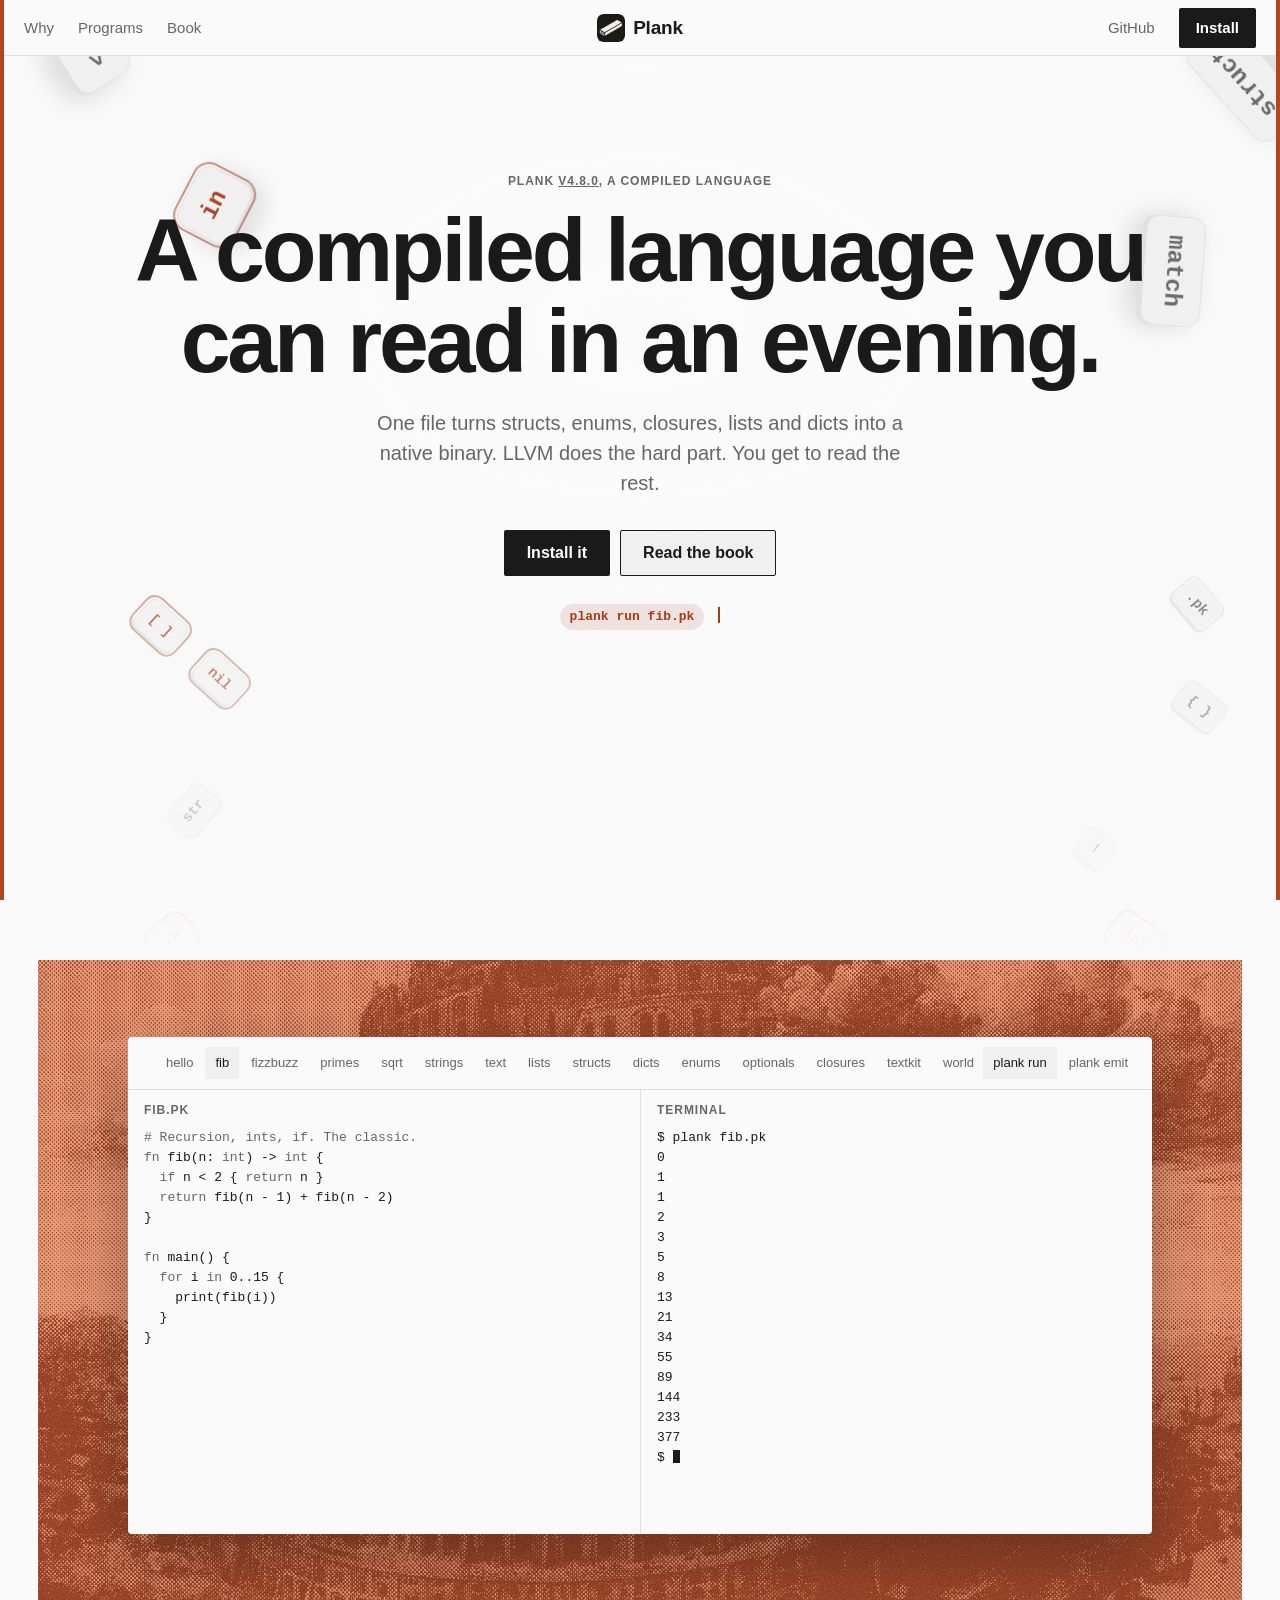
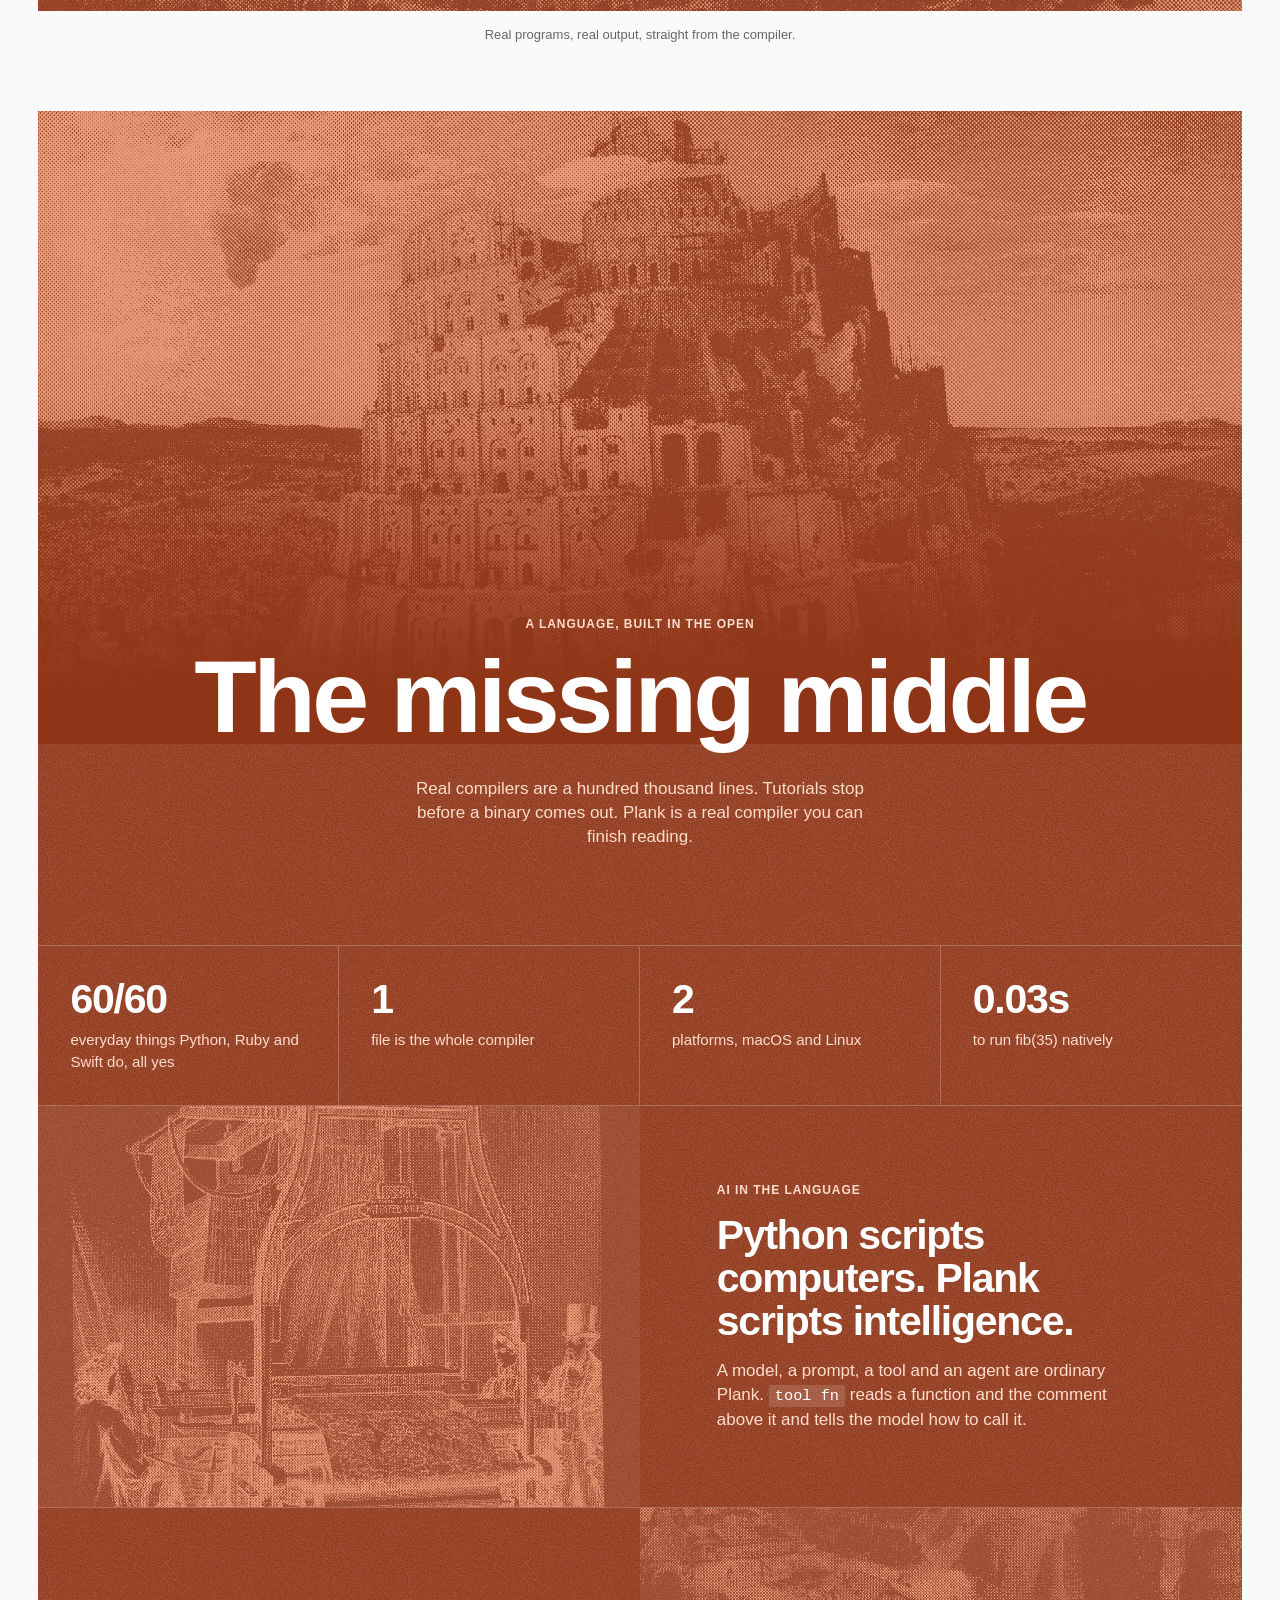
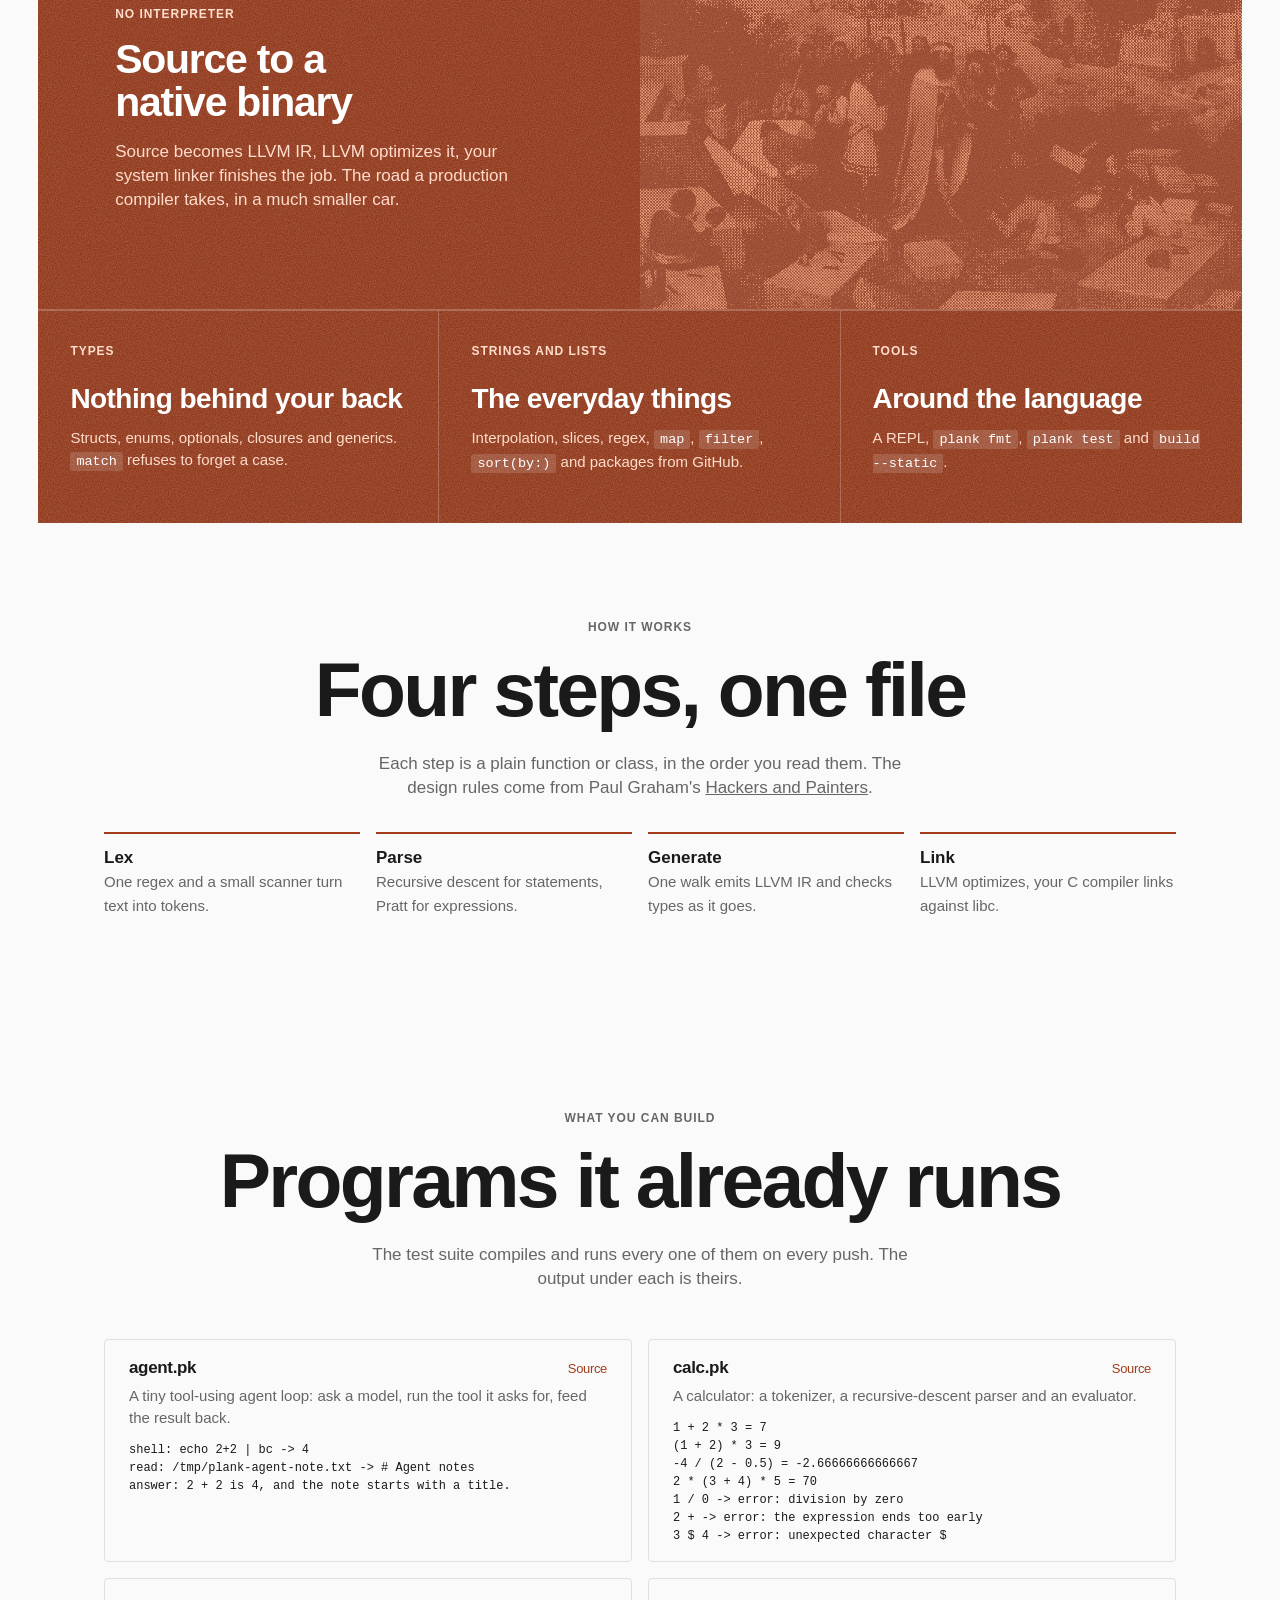
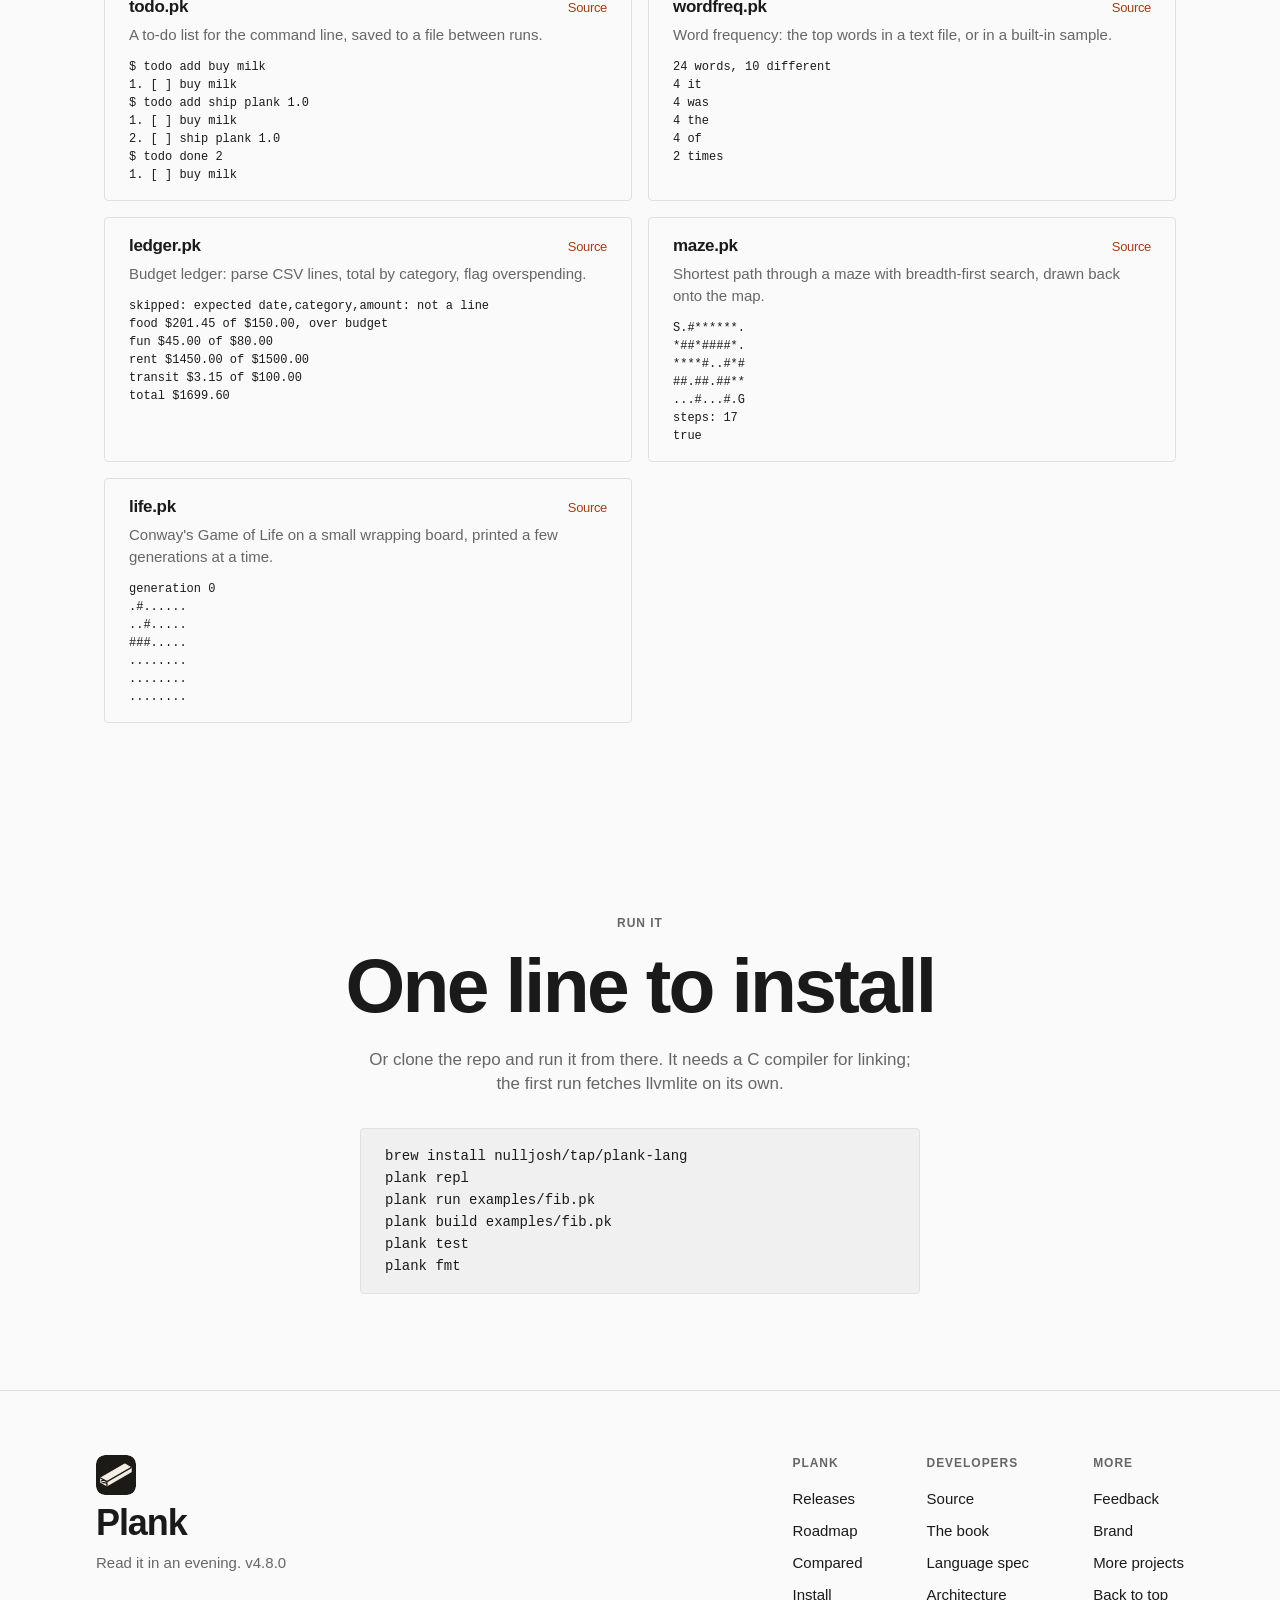
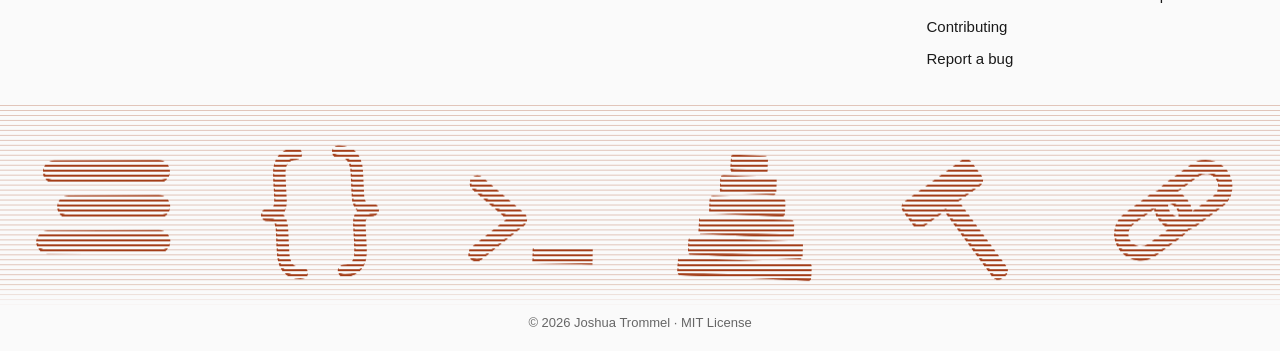
==== commit 877086b9: "Landing: footer glyphs animate again, in 2D (bob and a circling light; on-screen only, 30fps, still " ====
--- a/site/index.html
+++ b/site/index.html
@@ -231,6 +231,6 @@
   }
 })();
 </script>
-<script src="footer-band.js" defer></script>
+<script src="footer-band.js?v=2" defer></script>
 </body>
 </html>
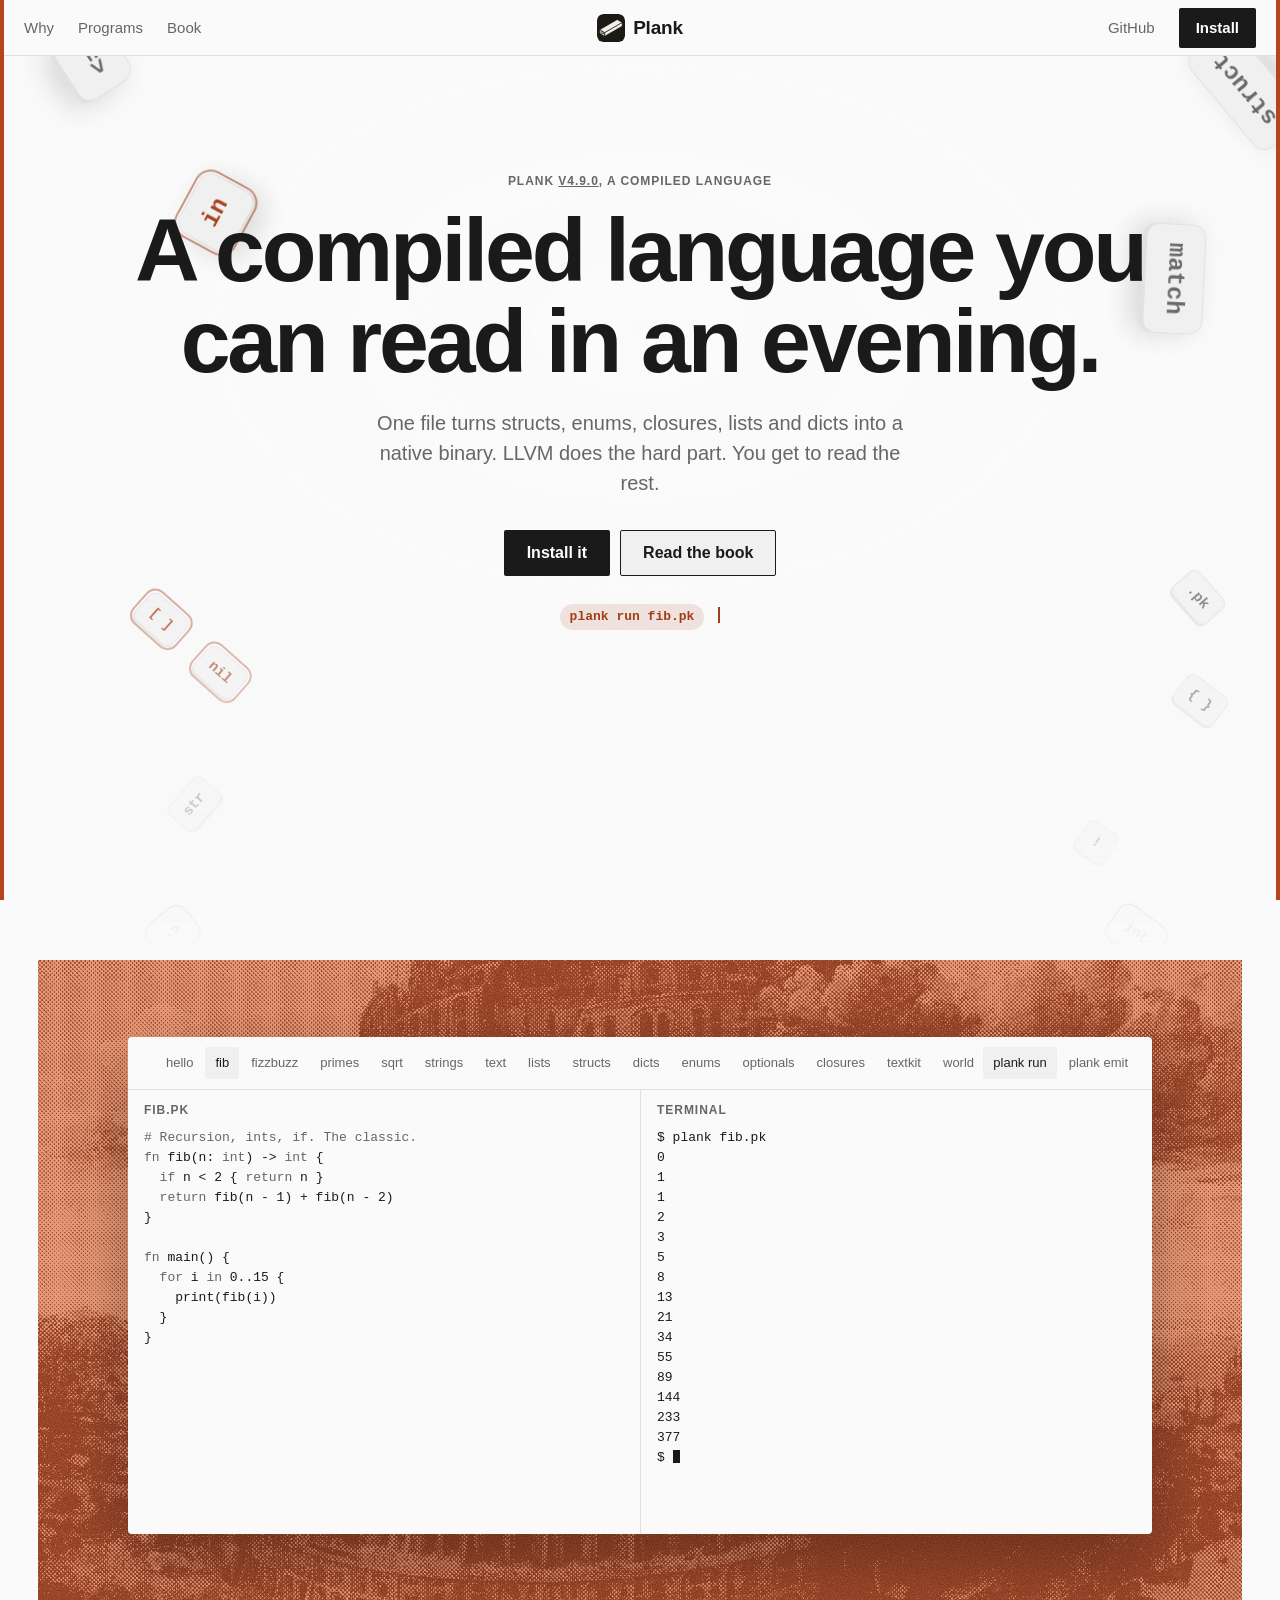
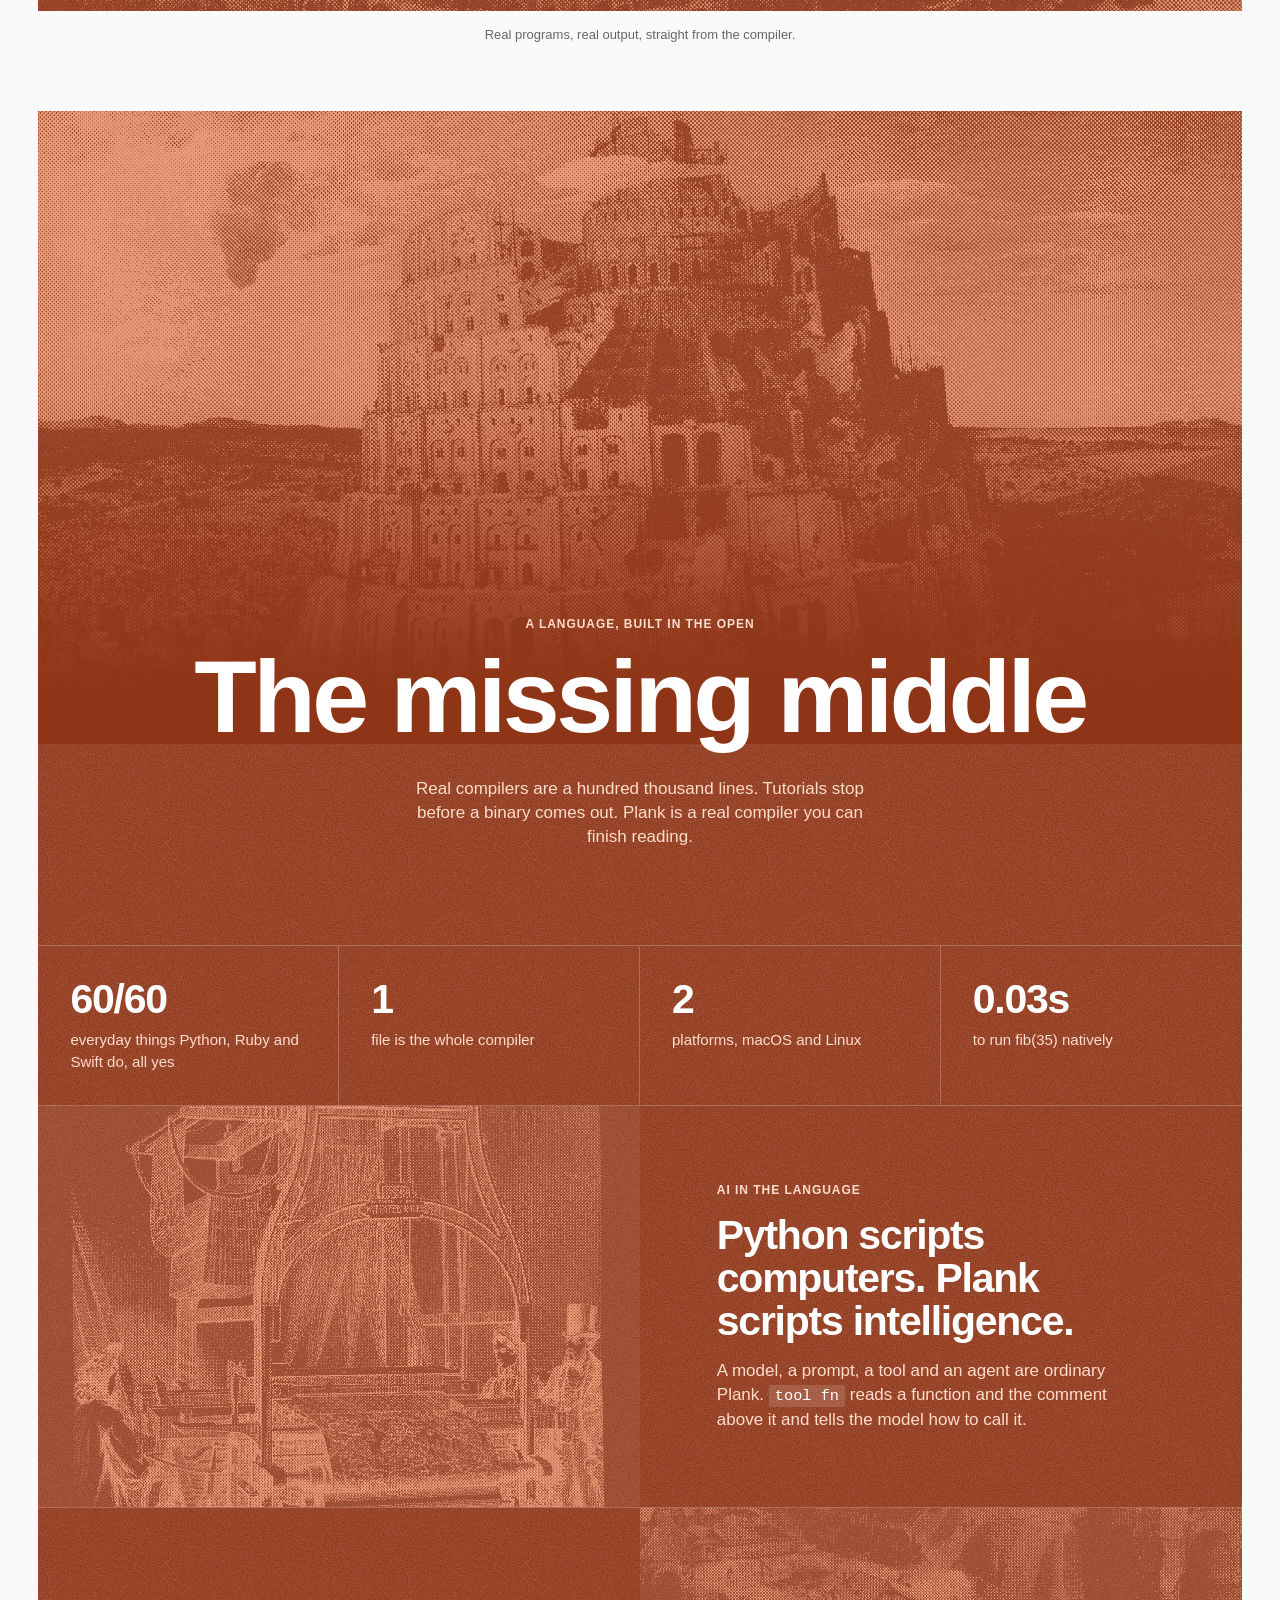
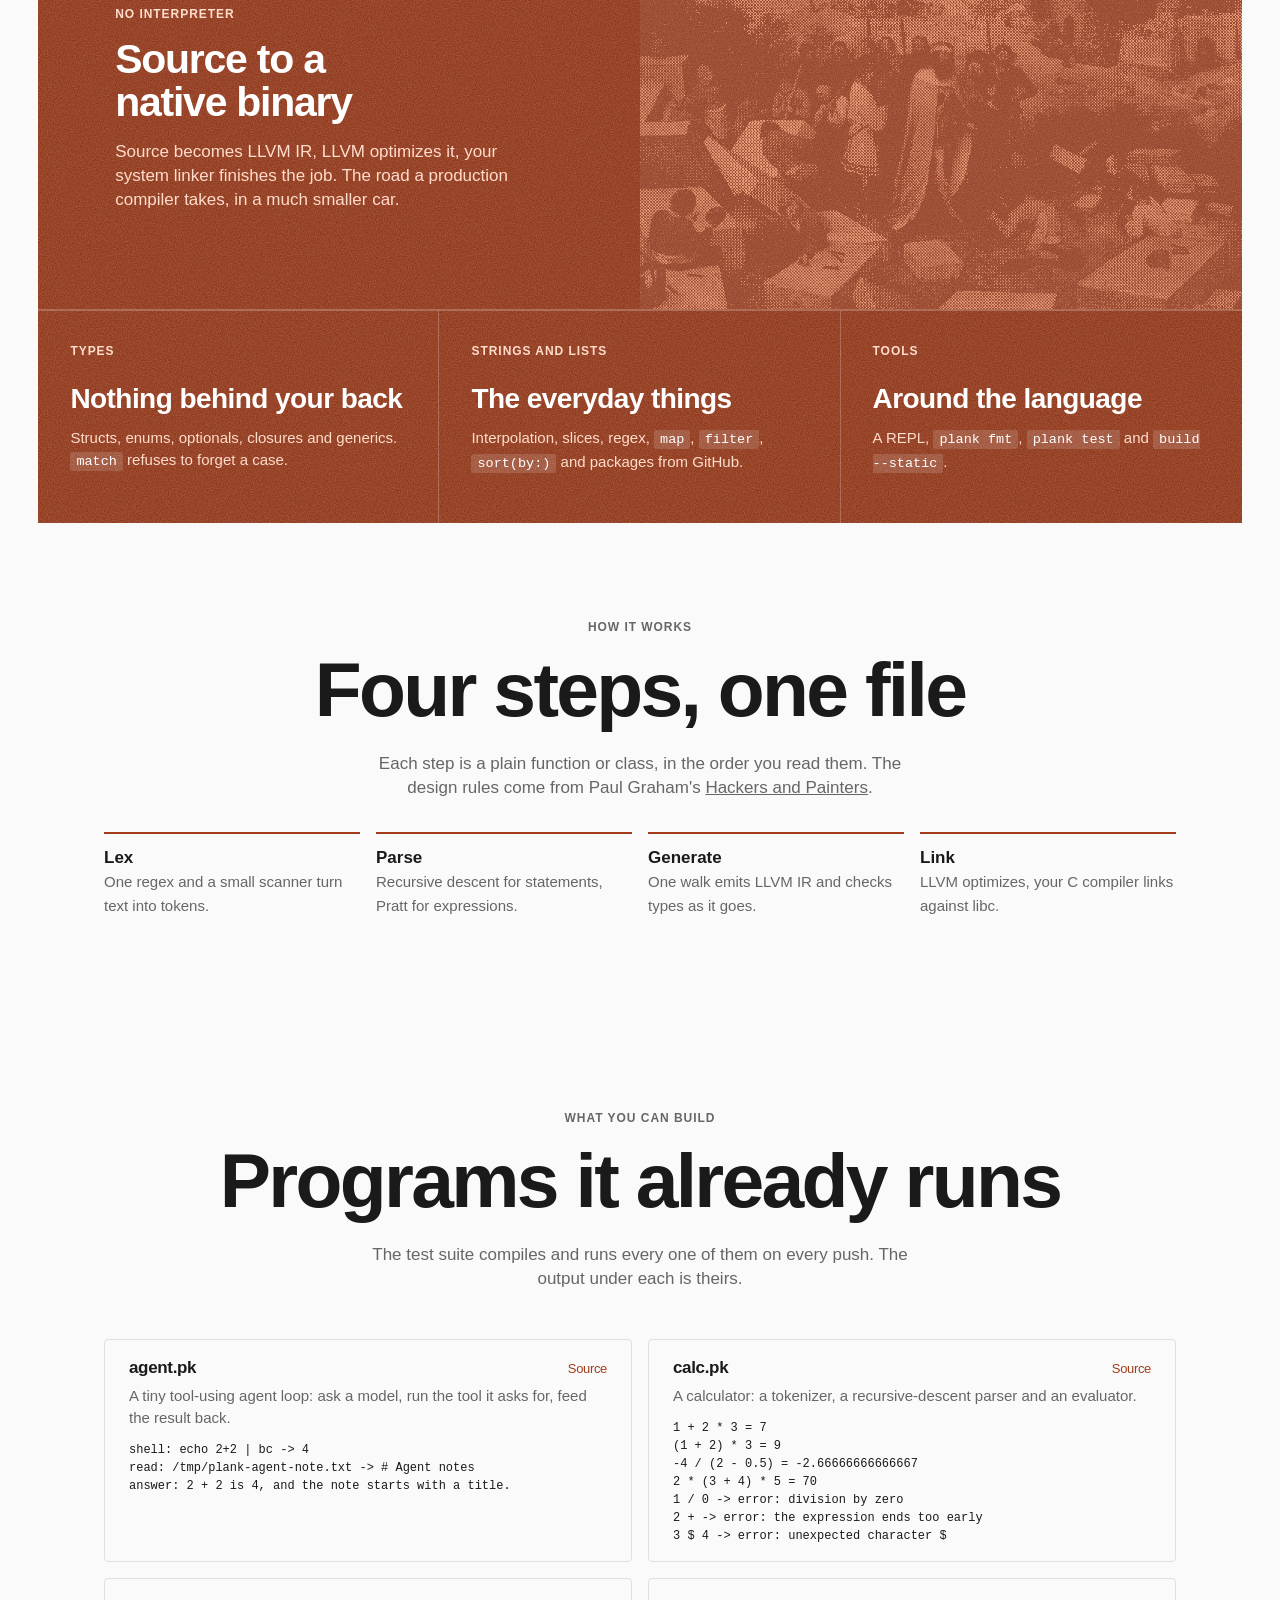
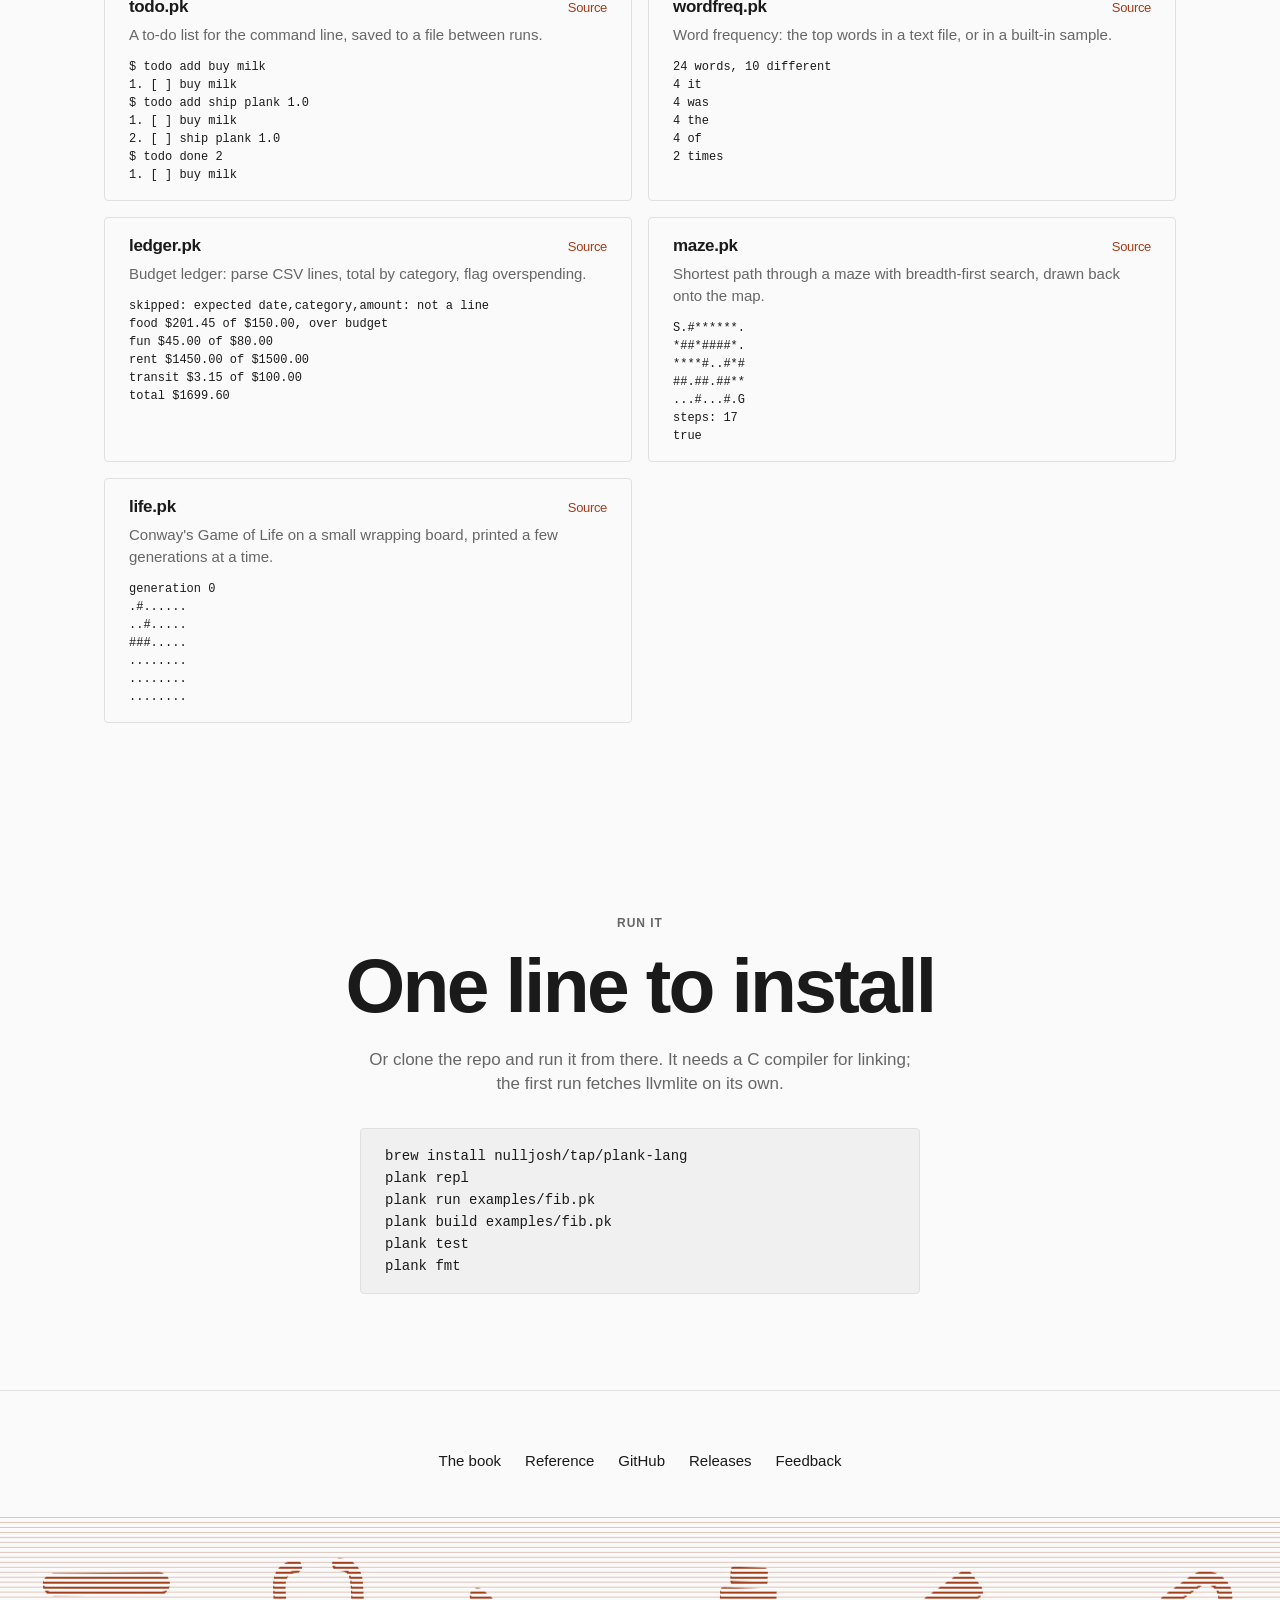
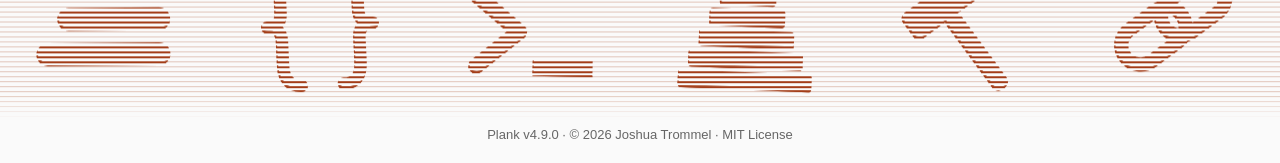
==== commit e28980b9: "Book in the No Starch style, a PDF, docs as appendices; simpler landing footer - Chapter openers wit" ====
--- a/site/index.html
+++ b/site/index.html
@@ -155,16 +155,15 @@
 </main>
 
 <footer class="foot">
-  <div class="foot-top">
-    <div class="foot-brand"><img src="icon.svg" alt="" width="40" height="40"><b>Plank</b><p>Read it in an evening. <span id="footver"></span></p></div>
-    <nav class="foot-cols" aria-label="Footer">
-      <div><p class="label">Plank</p><a href="https://github.com/nulljosh/plank/releases">Releases</a><a href="https://github.com/nulljosh/plank/blob/main/roadmap.md">Roadmap</a><a href="https://github.com/nulljosh/plank/blob/main/docs/COMPARE.md">Compared</a><a href="#run">Install</a></div>
-      <div><p class="label">Developers</p><a href="https://github.com/nulljosh/plank">Source</a><a href="book/">The book</a><a href="https://github.com/nulljosh/plank/blob/main/docs/SPEC.md">Language spec</a><a href="https://github.com/nulljosh/plank/blob/main/docs/ARCHITECTURE.md">Architecture</a><a href="https://github.com/nulljosh/plank/blob/main/CONTRIBUTING.md">Contributing</a><a href="https://github.com/nulljosh/plank/issues">Report a bug</a></div>
-      <div><p class="label">More</p><a href="mailto:info@jaybulb.com?subject=Plank">Feedback</a><a href="/brand/">Brand</a><a href="https://jaybulb.com">More projects</a><a href="#top">Back to top</a></div>
-    </nav>
-  </div>
+  <nav class="foot-links" aria-label="Footer">
+    <a href="book/">The book</a>
+    <a href="https://github.com/nulljosh/plank/blob/main/docs/SPEC.md">Reference</a>
+    <a href="https://github.com/nulljosh/plank">GitHub</a>
+    <a href="https://github.com/nulljosh/plank/releases">Releases</a>
+    <a href="mailto:info@jaybulb.com?subject=Plank">Feedback</a>
+  </nav>
   <div class="word-band" aria-hidden="true"><canvas class="word-canvas"></canvas></div>
-  <p class="legal">&copy; 2026 Joshua Trommel &middot; MIT License</p>
+  <p class="legal">Plank <span id="footver"></span> &middot; &copy; 2026 Joshua Trommel &middot; MIT License</p>
 </footer>
 
 <script src="demo.js"></script>
--- a/site/landing.css
+++ b/site/landing.css
@@ -45,7 +45,7 @@
 .btn-solid:hover { background: color-mix(in srgb, var(--btn) 82%, #fff); }
 .btn-ghost { background: var(--surface); color: var(--text); border-color: var(--line); }
 .btn-ghost:hover { border-color: var(--text); }
-.btn:focus-visible, .foot-cols a:focus-visible, .nav-brand:focus-visible, .nav-links a:focus-visible, .nav-get:focus-visible { outline: 3px solid var(--ring); outline-offset: 2px; }
+.btn:focus-visible, .foot-links a:focus-visible, .nav-brand:focus-visible, .nav-links a:focus-visible, .nav-get:focus-visible { outline: 3px solid var(--ring); outline-offset: 2px; }
 
 .nav { position: sticky; top: 0; z-index: 10; display: grid; grid-template-columns: 1fr auto 1fr; align-items: center; gap: var(--sp-5); height: 56px; padding: 0 var(--sp-5); background: color-mix(in srgb, var(--bg) 88%, transparent); backdrop-filter: blur(20px); -webkit-backdrop-filter: blur(20px); border-bottom: 1px solid var(--line); }
 .nav-brand { grid-column: 2; display: flex; align-items: center; gap: var(--sp-2); font-weight: 700; font-size: 19px; letter-spacing: -.01em; text-decoration: none; }
@@ -129,18 +129,11 @@
 .plat-row b { font-weight: 700; font-size: 36px; line-height: 44px; letter-spacing: -.03em; }
 .plat-row p { color: var(--sub); font-size: 15px; line-height: 22px; margin-bottom: var(--sp-3); }
 
-/* Footer: brand and link columns, the engraved band of Plank's things, one fine line */
-.foot { text-align: center; padding: var(--sp-8) var(--sp-4) var(--sp-5); background: var(--bg); overflow: hidden; border-top: 1px solid var(--line); }
-.foot-top { max-width: var(--wrap); margin: 0 auto; padding: 0 var(--sp-4); display: flex; flex-wrap: wrap; justify-content: space-between; gap: var(--sp-7); text-align: left; }
-.foot-brand { display: grid; gap: var(--sp-2); align-content: start; }
-.foot-brand img { border-radius: var(--r-icon); }
-.foot-brand b { font-weight: 700; font-size: 36px; line-height: 40px; letter-spacing: -.03em; }
-.foot-brand p { color: var(--sub); font-size: 15px; }
-.foot-cols { display: flex; flex-wrap: wrap; gap: var(--sp-8); }
-.foot-cols div { display: grid; gap: var(--sp-2); align-content: start; }
-.foot-cols .label { margin-bottom: var(--sp-2); }
-.foot-cols a { display: flex; align-items: center; min-height: 44px; margin: -10px 0; color: var(--text); text-decoration: none; font-size: 15px; }
-.foot-cols a:hover { color: var(--accent); }
+/* Footer: one line of links, the engraved band of Plank's things, one fine line */
+.foot { text-align: center; padding: var(--sp-7) var(--sp-4) var(--sp-5); background: var(--bg); overflow: hidden; border-top: 1px solid var(--line); }
+.foot-links { display: flex; flex-wrap: wrap; justify-content: center; gap: 0 var(--sp-5); }
+.foot-links a { display: flex; align-items: center; min-height: 44px; color: var(--text); text-decoration: none; font-size: 15px; }
+.foot-links a:hover { color: var(--accent); }
 .word-band { color: var(--accent); position: relative; width: 100vw; margin: var(--sp-6) 0 0 calc(50% - 50vw); height: clamp(120px, 16vw, 220px); }
 .word-canvas { position: absolute; inset: 0; width: 100%; height: 100%; display: none; }
 .word-band.live .word-canvas { display: block; }
@@ -169,12 +162,6 @@
   .mode { display: none; }
   .apps { grid-template-columns: minmax(0, 1fr); }
   .tabs button, .mode button { padding: 11px 12px; min-height: 44px; }
-  .foot { padding-top: var(--sp-7); }
-  .foot-top { row-gap: var(--sp-5); }
-  .foot-brand { display: flex; flex-wrap: wrap; align-items: center; gap: var(--sp-2) var(--sp-3); }
-  .foot-brand p { flex-basis: 100%; }
-  .foot-cols { gap: var(--sp-6); }
-  .foot-cols div { gap: 0; }
 }
 @media (prefers-reduced-motion: reduce) {
   html { scroll-behavior: auto; }
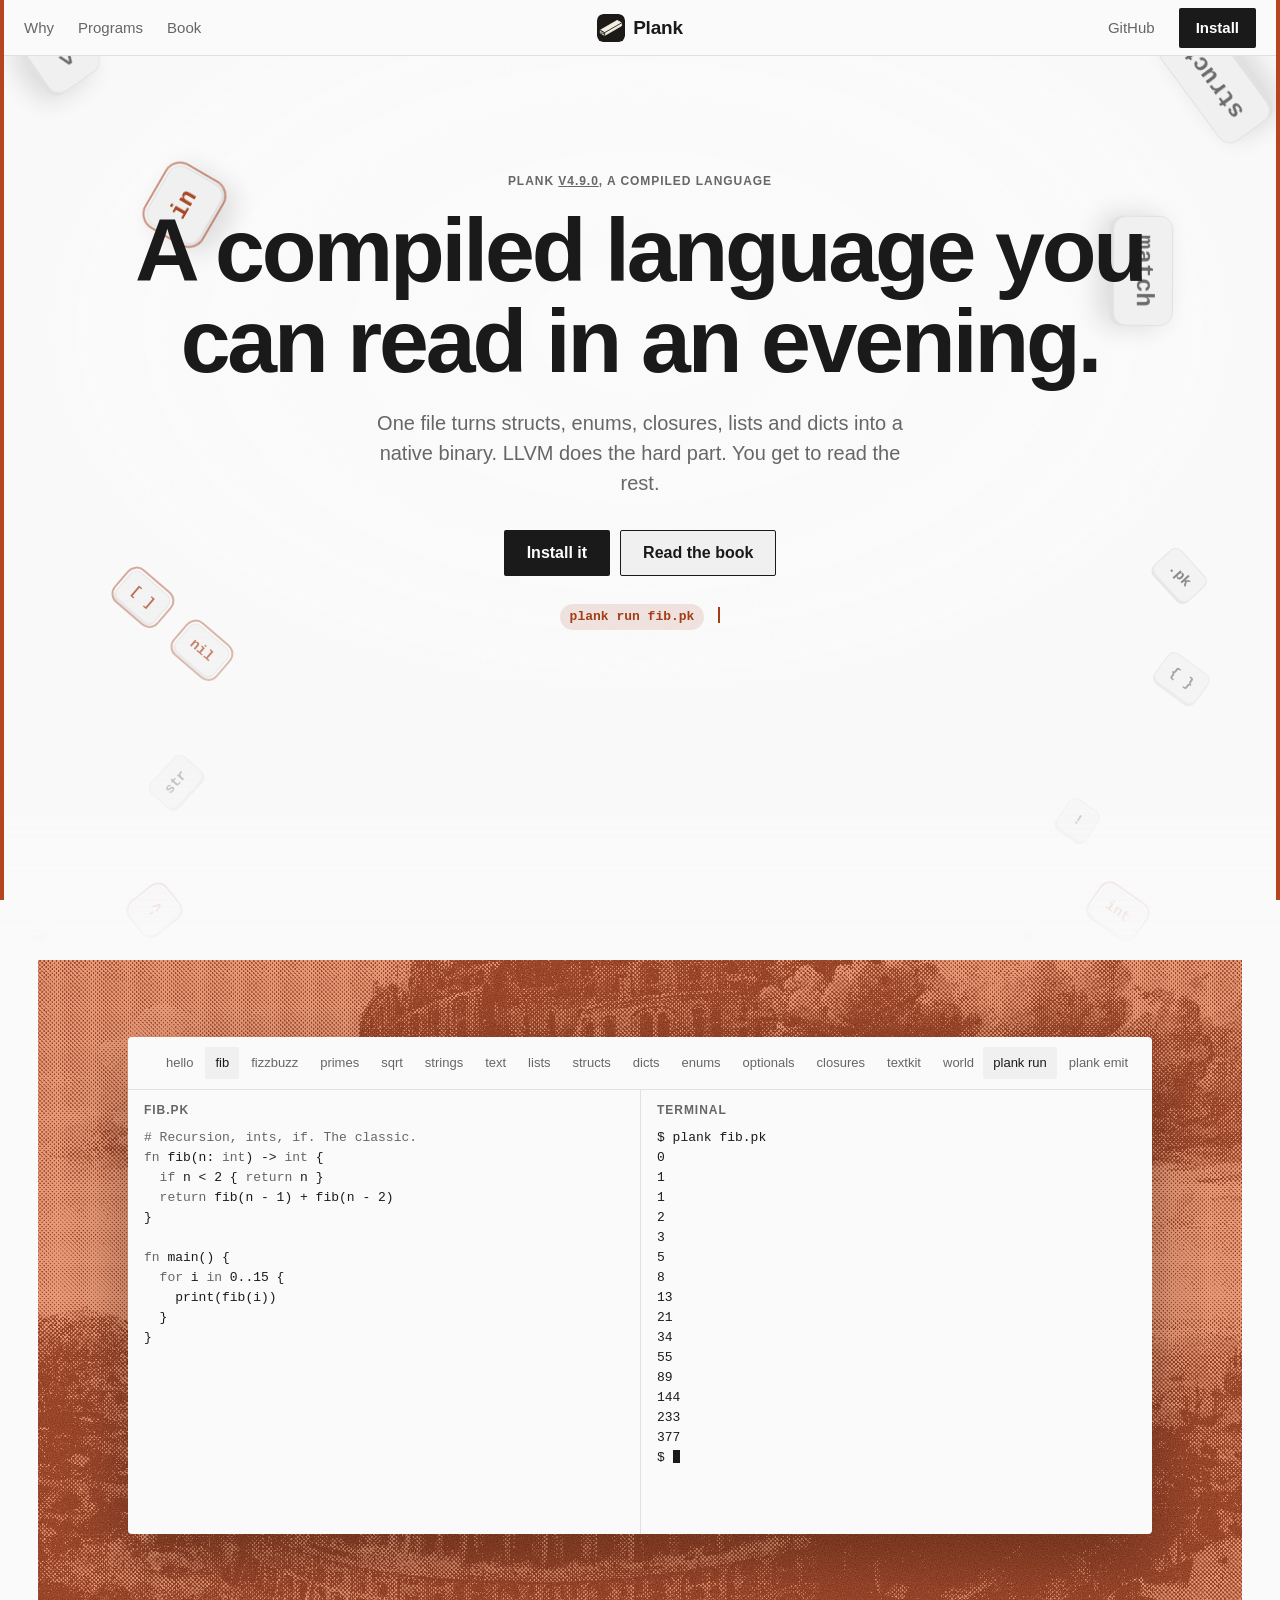
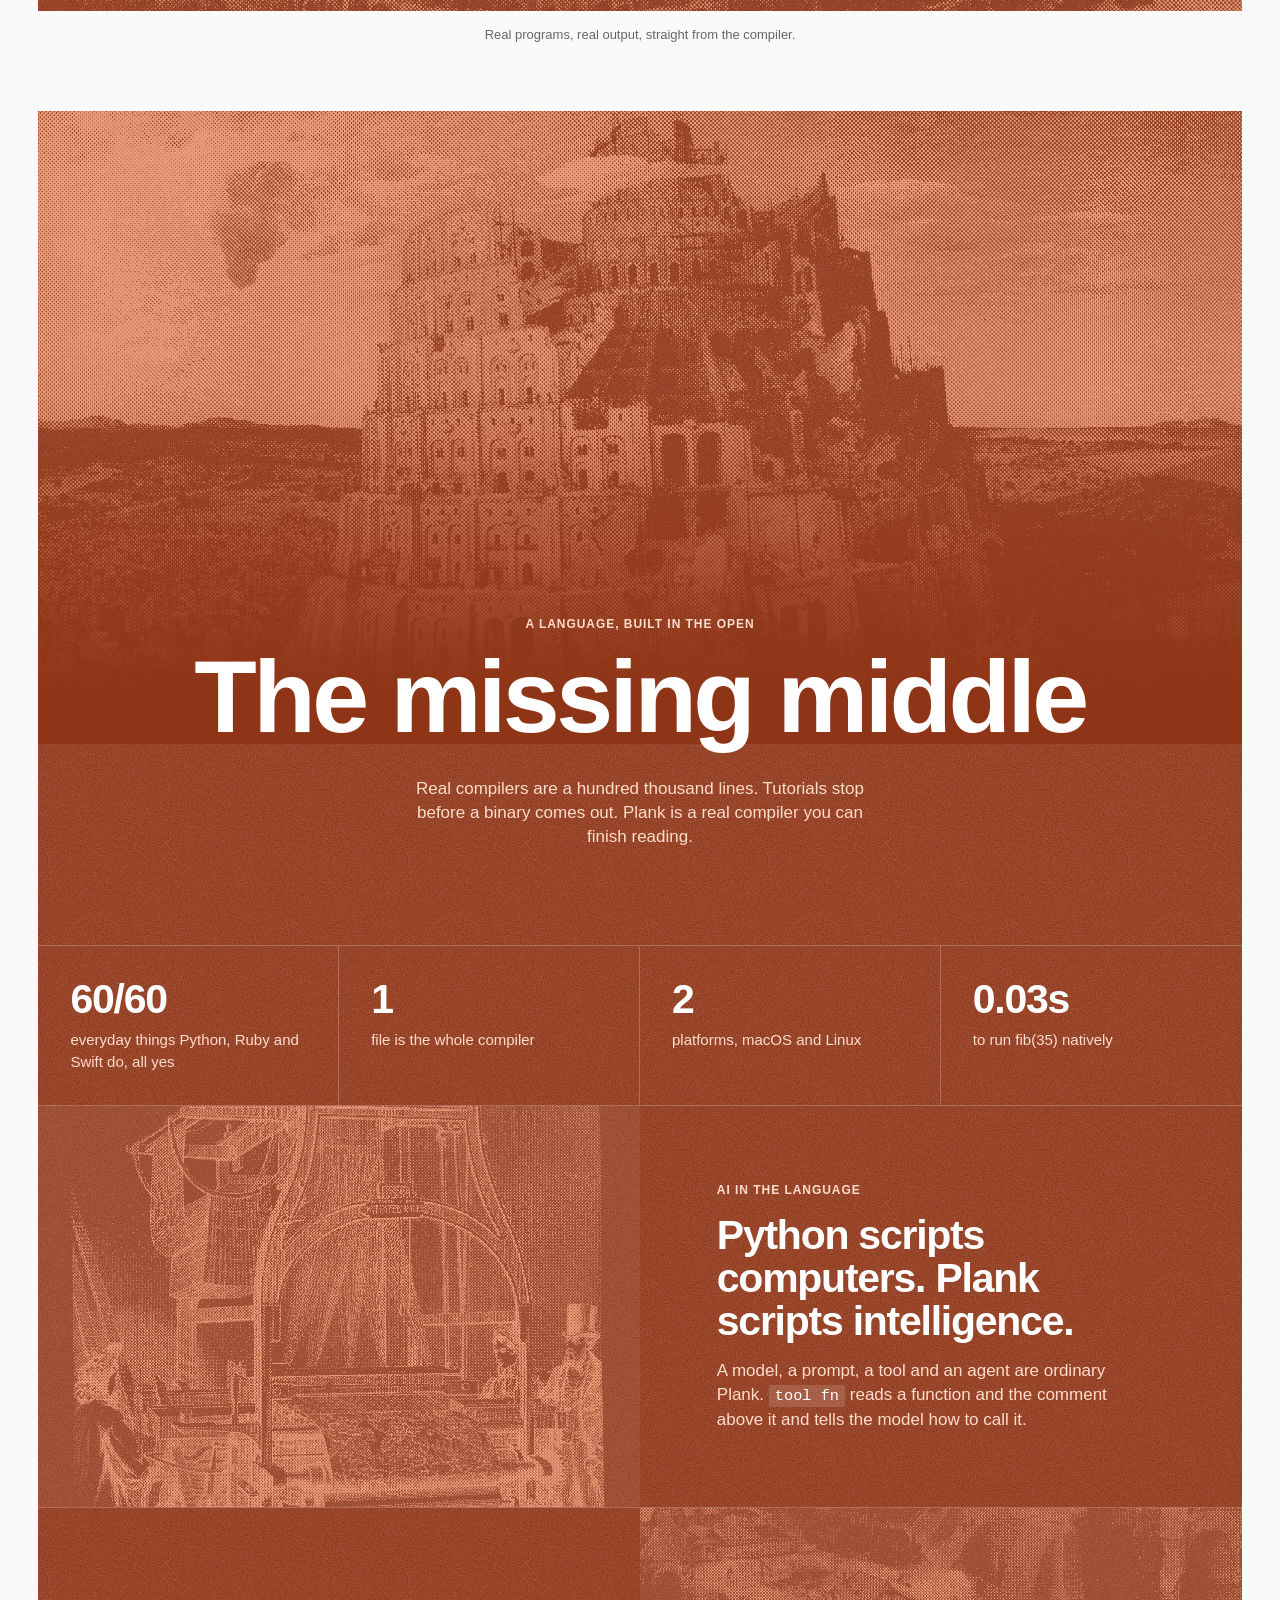
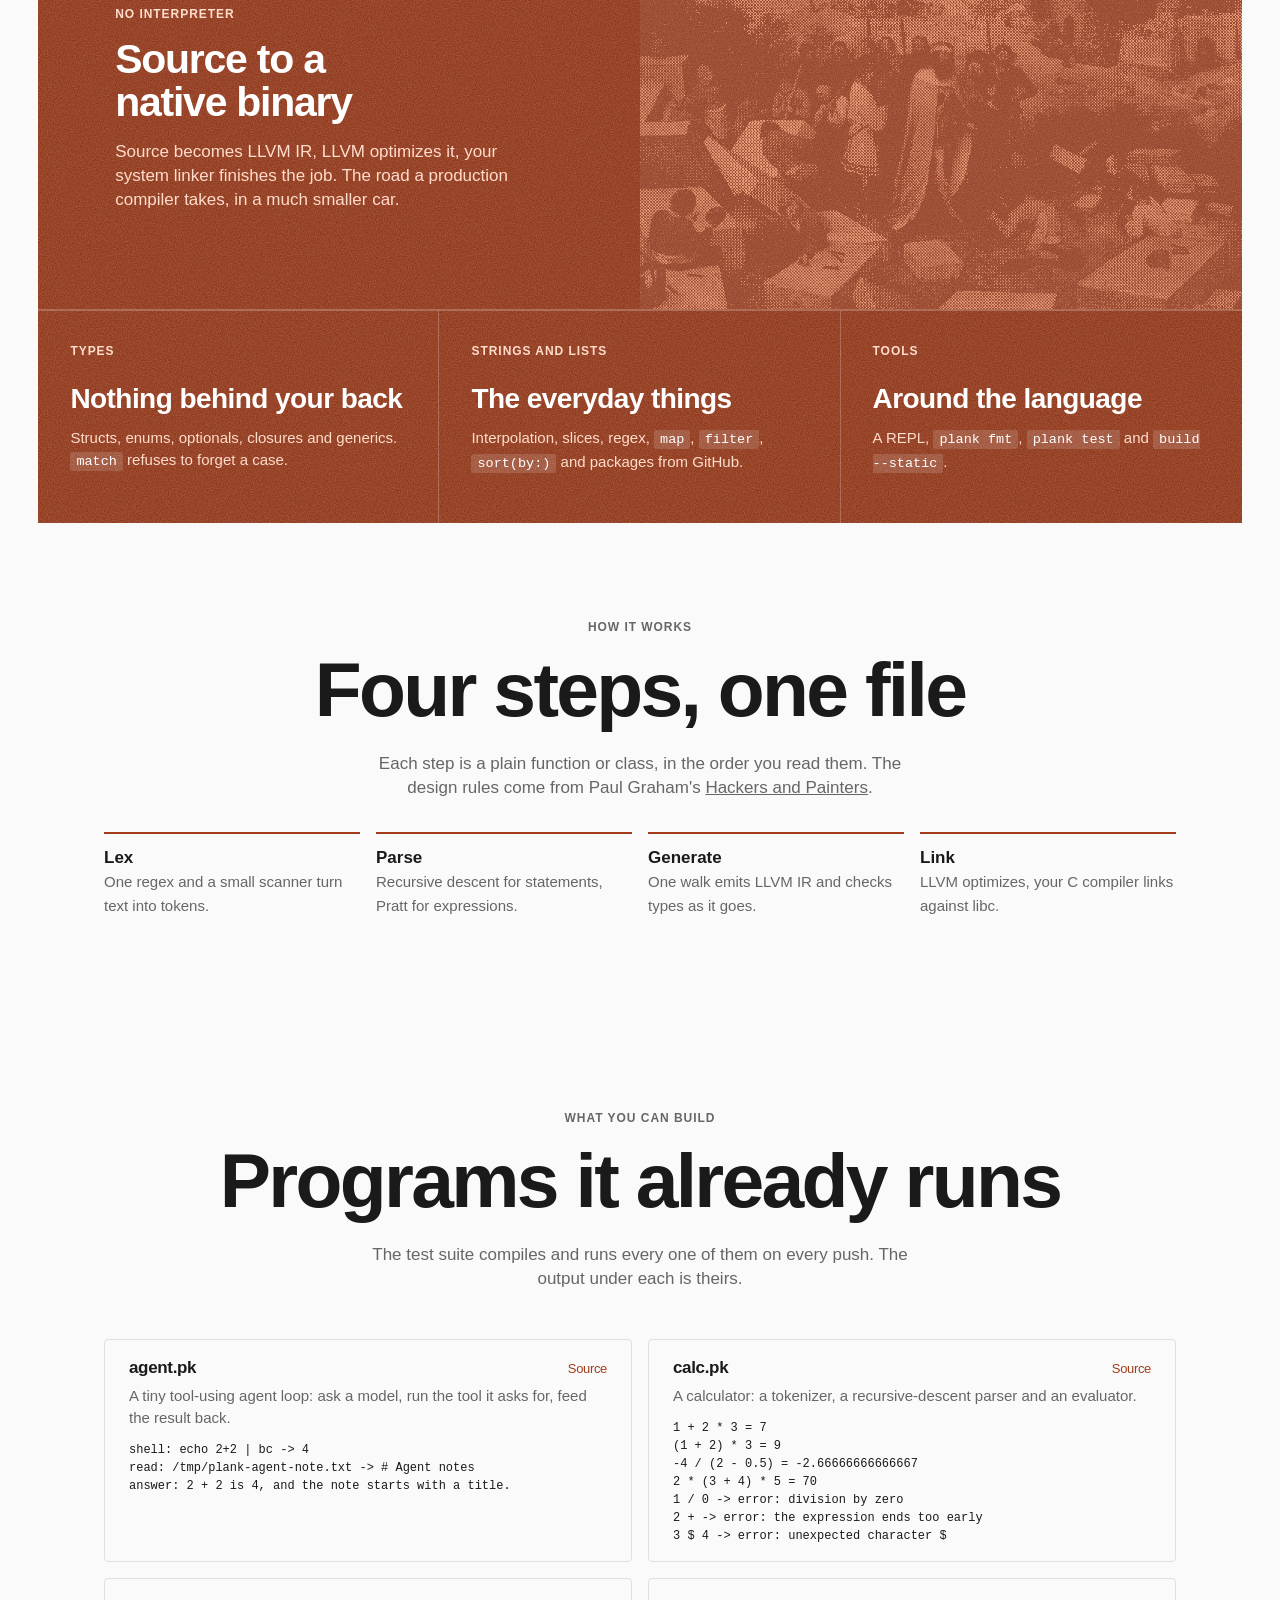
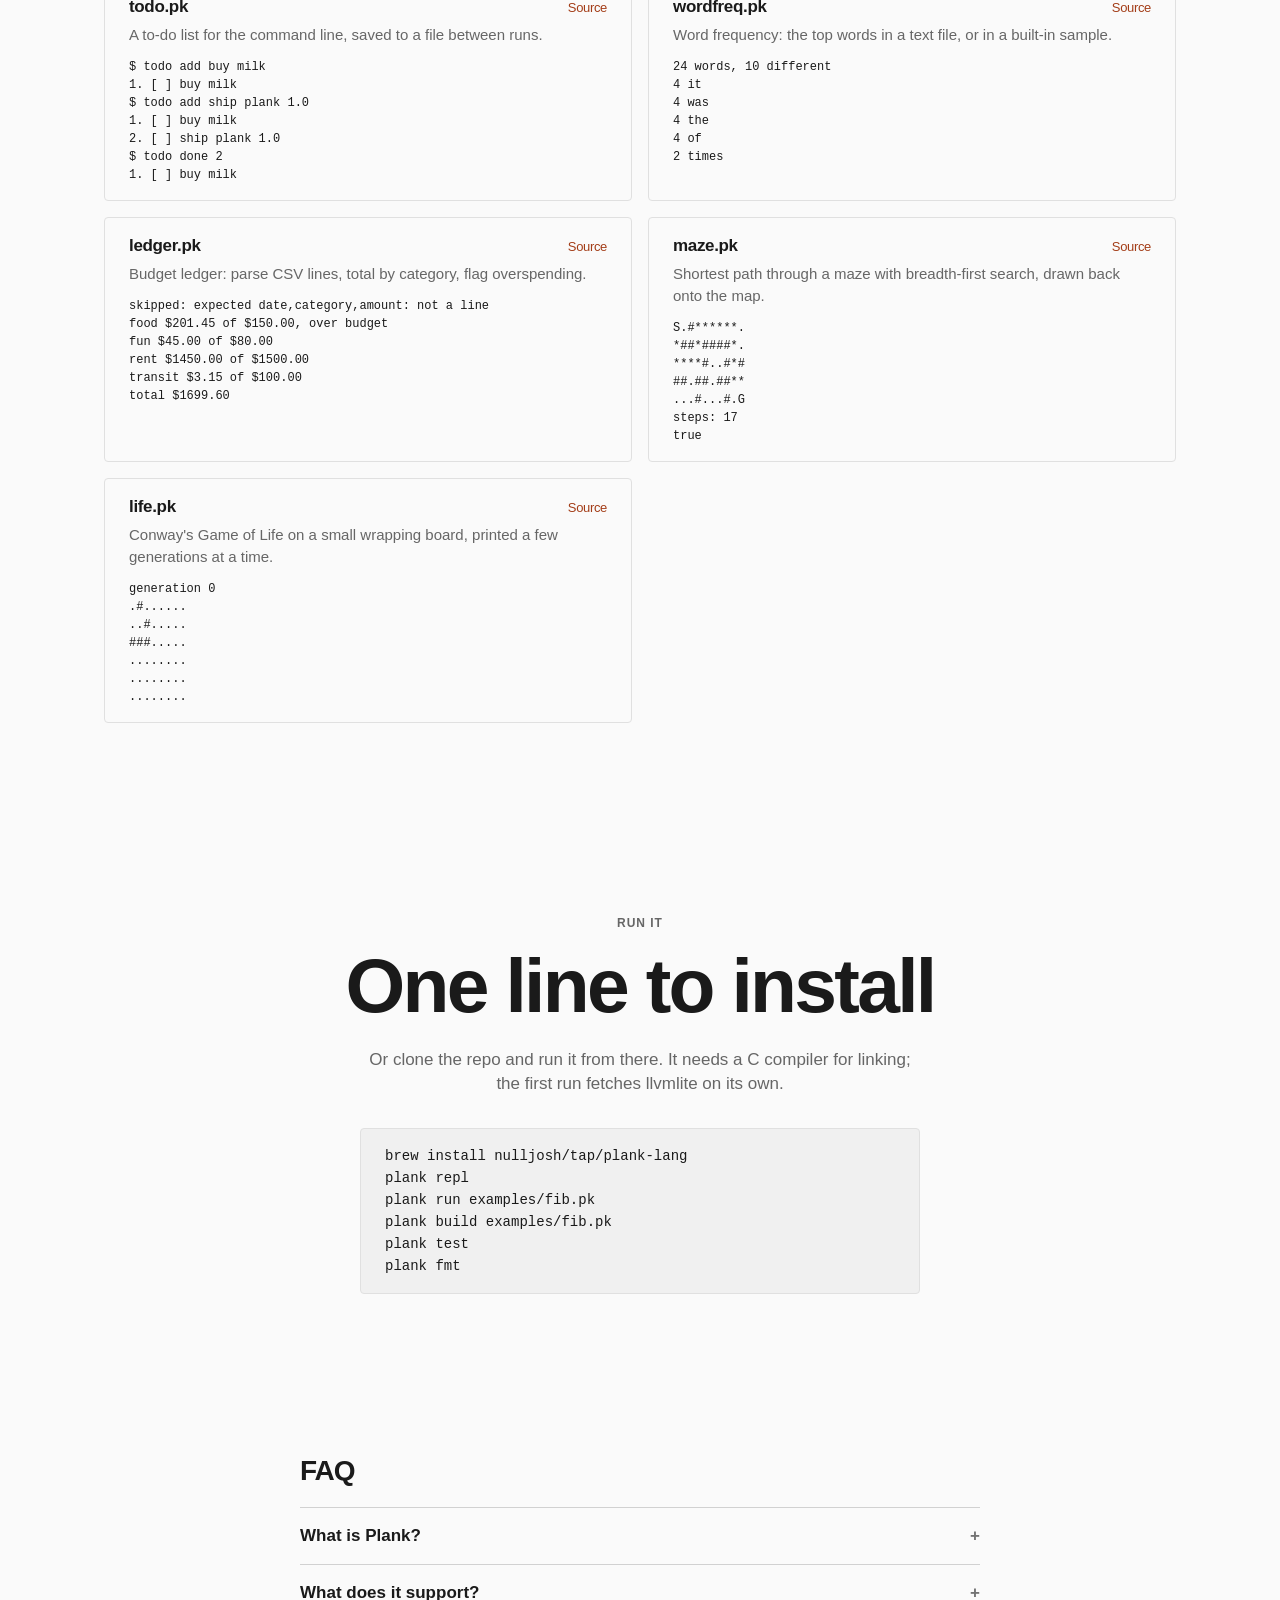
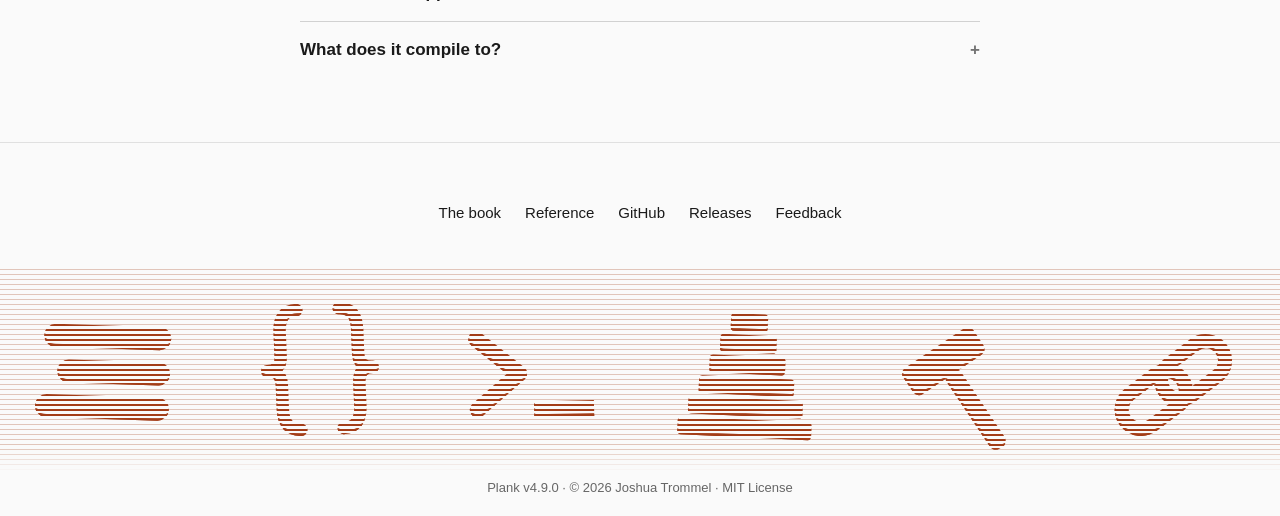
==== commit de26b40a: "FAQ on the landing page Co-Authored-By: Claude Sonnet 5.5 <noreply@anthropic.com>" ====
--- a/site/index.html
+++ b/site/index.html
@@ -152,6 +152,8 @@
 plank fmt</pre>
   </div>
 </section>
+
+<section class="faq" id="faq"><style>.faq{max-width:720px;margin:0 auto;padding:64px 20px}.faq h2{font-size:28px;line-height:1.2;font-weight:600;margin:0 0 20px}.faq details{border-top:1px solid color-mix(in srgb,currentColor 18%,transparent);padding:16px 0}.faq details:last-child{border-bottom:1px solid color-mix(in srgb,currentColor 18%,transparent)}.faq summary{cursor:pointer;font-weight:600;list-style:none;display:flex;justify-content:space-between;gap:16px}.faq summary::-webkit-details-marker{display:none}.faq summary::after{content:"+";opacity:.6}.faq details[open] summary::after{content:"\2212"}.faq p{margin:12px 0 0;opacity:.75;line-height:1.5}</style><h2>FAQ</h2><details><summary>What is Plank?</summary><p>A small compiled language whose whole compiler is one file.</p></details><details><summary>What does it support?</summary><p>Structs, enums, closures, optionals, lists and dicts.</p></details><details><summary>What does it compile to?</summary><p>Native binaries, through LLVM.</p></details><script type="application/ld+json">{"@context": "https://schema.org", "@type": "FAQPage", "mainEntity": [{"@type": "Question", "name": "What is Plank?", "acceptedAnswer": {"@type": "Answer", "text": "A small compiled language whose whole compiler is one file."}}, {"@type": "Question", "name": "What does it support?", "acceptedAnswer": {"@type": "Answer", "text": "Structs, enums, closures, optionals, lists and dicts."}}, {"@type": "Question", "name": "What does it compile to?", "acceptedAnswer": {"@type": "Answer", "text": "Native binaries, through LLVM."}}]}</script></section>
 </main>
 
 <footer class="foot">
